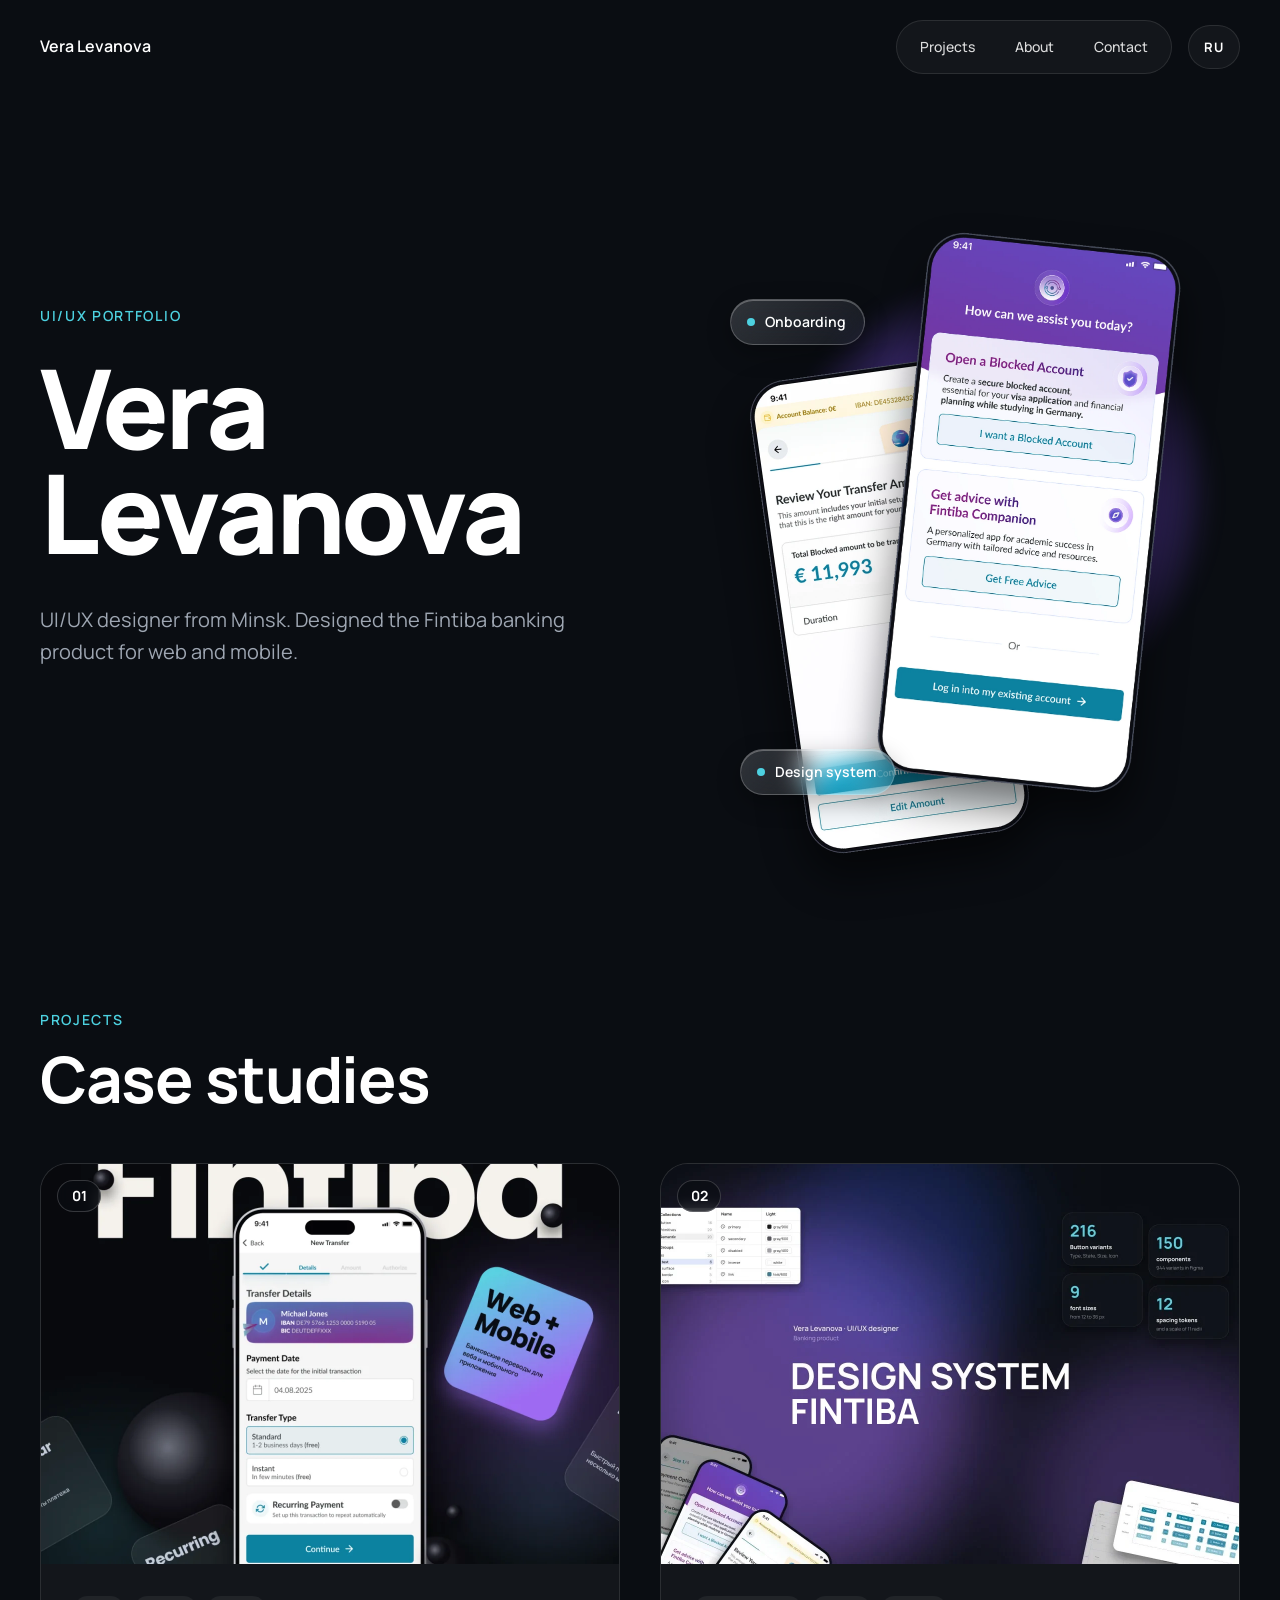
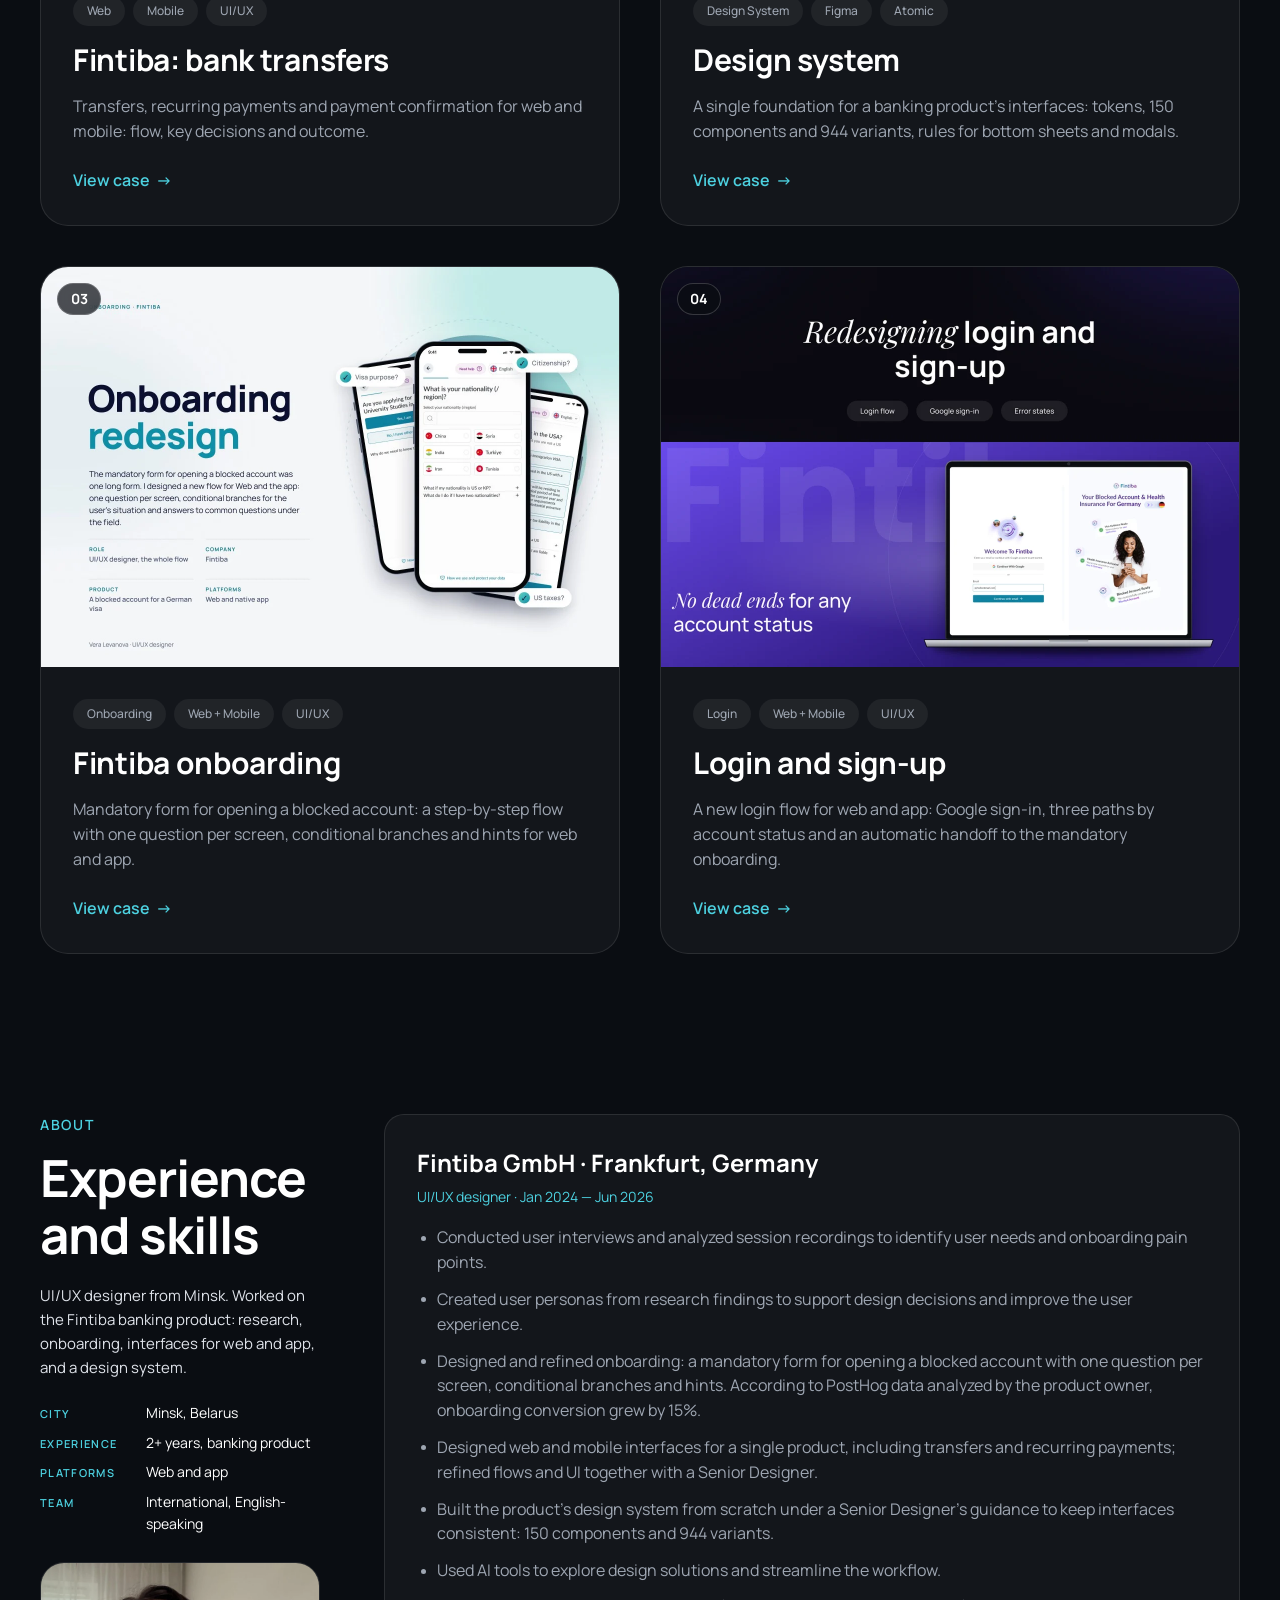
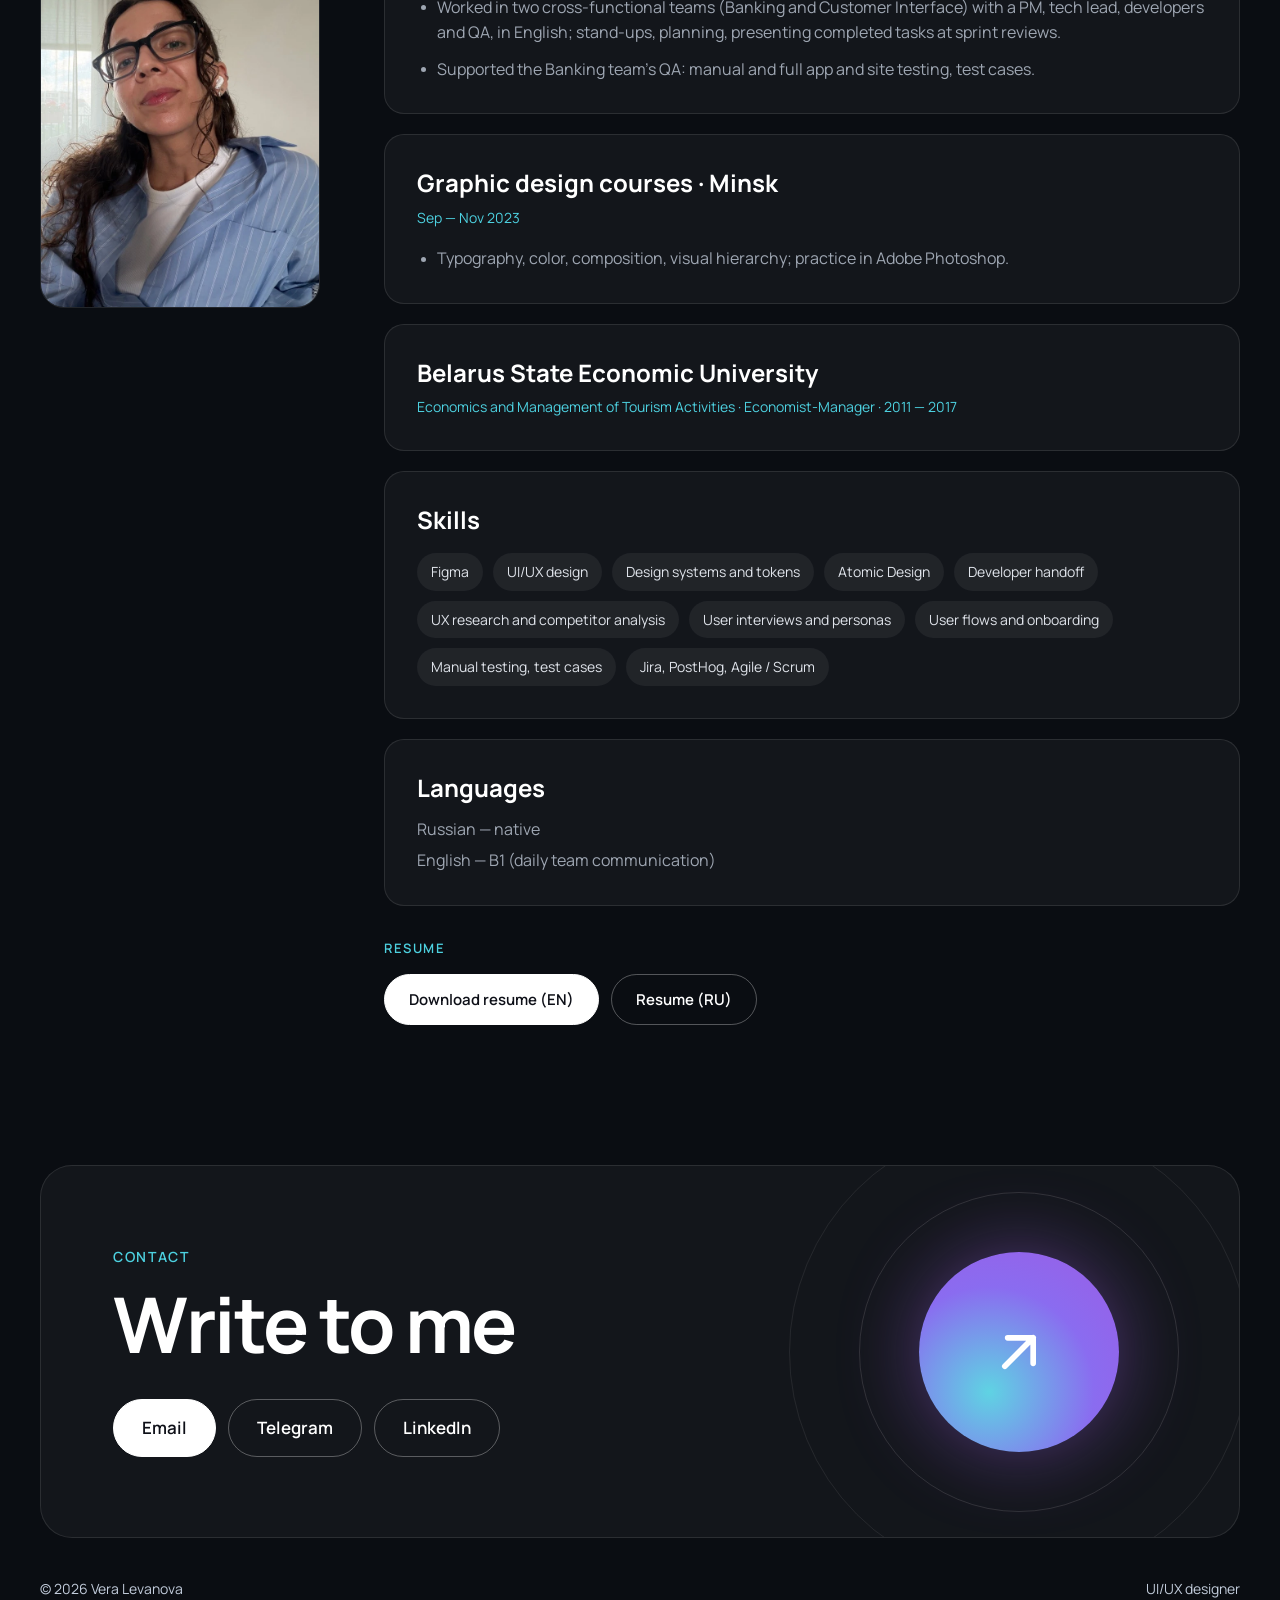
==== en/index.html @ a0a9bad7 "EN: add Fintiba to design system cover on home and Other cases Co-Authored-By: Claude Sonnet 5.5 <no" ====
<!doctype html>
<html lang="en">
<head>
  <meta charset="utf-8">
  <meta name="viewport" content="width=device-width, initial-scale=1">
  <title>Vera Levanova — UI/UX Designer</title>
  <meta name="description" content="Portfolio of UI/UX designer Vera Levanova: onboarding, bank transfers and the design system of the Fintiba banking product for web and mobile.">
  <meta property="og:title" content="Vera Levanova — UI/UX Designer">
  <meta property="og:description" content="Case studies: onboarding, bank transfers and the Fintiba design system.">
  <meta property="og:type" content="website">
  <meta property="og:image" content="https://veralevanova.github.io/assets/img/og-cover.jpg">
  <meta property="og:image:width" content="1200">
  <meta property="og:image:height" content="630">
  <meta property="og:url" content="https://veralevanova.github.io/en/">
  <meta name="twitter:card" content="summary_large_image">
  <link rel="canonical" href="https://veralevanova.github.io/en/">
  <meta name="theme-color" content="#0a0d12">
  <link rel="alternate" hreflang="ru" href="https://veralevanova.github.io/">
  <link rel="alternate" hreflang="en" href="https://veralevanova.github.io/en/">
  <link rel="icon" href="../assets/img/favicon.svg" type="image/svg+xml">
  <link rel="preconnect" href="https://fonts.googleapis.com">
  <link rel="preconnect" href="https://fonts.gstatic.com" crossorigin>
  <link href="https://fonts.googleapis.com/css2?family=Manrope:wght@400;500;600;700;800&display=swap" rel="stylesheet">
  <link rel="stylesheet" href="../assets/css/site.css?v=1793400040">
</head>
<body class="home">
  <a class="skip-link" href="#main">Skip to content</a>

  <header class="site-header">
    <div class="container">
      <a class="brand" href="./">Vera Levanova</a>
      <button class="burger" type="button" aria-label="Menu" aria-expanded="false" aria-controls="site-nav"><span></span><span></span></button>
      <nav class="nav-pill" id="site-nav" aria-label="Main navigation">
        <a href="#projects">Projects</a>
        <a href="#about">About</a>
        <a href="#contacts">Contact</a>
      </nav>
      <a class="lang-switch" href="../" hreflang="ru" lang="ru" aria-label="Русская версия">RU</a>
    </div>
  </header>

  <main id="main">
    <section class="hero">
      <div class="container hero-grid">
        <div class="hero-text">
          <p class="eyebrow">UI/UX portfolio</p>
          <h1>Vera<br>Levanova</h1>
          <p class="lead">UI/UX designer from Minsk. Designed the Fintiba banking product for web and mobile.</p>
        </div>
        <div class="hero-visual" aria-hidden="true">
          <div class="orb-glow"></div>
          <img class="ph ph--tr" src="../assets/img/hero-phone-tr-hd2.webp" width="469" height="684" alt="">
          <img class="ph ph--home" src="../assets/img/hero-phone-home-hd2.webp" width="490" height="746" alt="">
          <span class="hero-chip hero-chip--onb"><i></i>Onboarding</span>
          <span class="hero-chip hero-chip--ds"><i></i>Design system</span>
        </div>
      </div>
    </section>

    <section class="section" id="projects">
      <div class="container">
        <p class="eyebrow">Projects</p>
        <h2 class="section-title">Case studies</h2>

        <div class="cases-grid">
          <a class="case-card" href="cases/transfers.html">
            <span class="case-num">01</span>
            <img class="cover" src="../assets/img/cover-transfers.webp?v=1793200008" width="1156" height="800" alt="Case cover: new transfer screen in the Fintiba mobile app" loading="lazy">
            <div class="body">
              <div class="tags"><span class="tag">Web</span><span class="tag">Mobile</span><span class="tag">UI/UX</span></div>
              <h3>Fintiba: bank transfers</h3>
              <p>Transfers, recurring payments and payment confirmation for web and mobile: flow, key decisions and outcome.</p>
              <span class="link-arrow">View case <span class="arr" aria-hidden="true">→</span></span>
            </div>
          </a>

          <a class="case-card" href="cases/design-system.html">
            <span class="case-num">02</span>
            <img class="cover" src="../assets/img/cover-ds-en.webp?v=1793500000" width="1156" height="800" alt="Case cover: Fintiba design system, components and numbers" loading="lazy">
            <div class="body">
              <div class="tags"><span class="tag">Design System</span><span class="tag">Figma</span><span class="tag">Atomic</span></div>
              <h3>Design system</h3>
              <p>A single foundation for a banking product's interfaces: tokens, 150 components and 944 variants, rules for bottom sheets and modals.</p>
              <span class="link-arrow">View case <span class="arr" aria-hidden="true">→</span></span>
            </div>
          </a>

          <a class="case-card" href="cases/onboarding.html">
            <span class="case-num">03</span>
            <img class="cover" src="../assets/img/cover-onb-en.webp?v=1793467786" width="1156" height="800" alt="Case cover: onboarding redesign, form screens on a phone" loading="lazy">
            <div class="body">
              <div class="tags"><span class="tag">Onboarding</span><span class="tag">Web + Mobile</span><span class="tag">UI/UX</span></div>
              <h3>Fintiba onboarding</h3>
              <p>Mandatory form for opening a blocked account: a step-by-step flow with one question per screen, conditional branches and hints for web and app.</p>
              <span class="link-arrow">View case <span class="arr" aria-hidden="true">→</span></span>
            </div>
          </a>
          <a class="case-card" href="cases/login.html">
            <span class="case-num">04</span>
            <img class="cover" src="../assets/img/cover-login-en.webp?v=1793471242" width="1156" height="800" alt="Case cover: login and sign-up redesign, laptop with the Google sign-in screen" loading="lazy">
            <div class="body">
              <div class="tags"><span class="tag">Login</span><span class="tag">Web + Mobile</span><span class="tag">UI/UX</span></div>
              <h3>Login and sign-up</h3>
              <p>A new login flow for web and app: Google sign-in, three paths by account status and an automatic handoff to the mandatory onboarding.</p>
              <span class="link-arrow">View case <span class="arr" aria-hidden="true">→</span></span>
            </div>
          </a>
        </div>
      </div>
    </section>

    <section class="section" id="about">
      <div class="container about-grid">
        <div class="about-left">
          <p class="eyebrow">About</p>
          <h2 class="section-title">Experience<br>and skills</h2>
          <p class="about-intro">UI/UX designer from Minsk. Worked on the Fintiba banking product: research, onboarding, interfaces for web and app, and a design system.</p>
          <dl class="facts">
            <div><dt>City</dt><dd>Minsk, Belarus</dd></div>
            <div><dt>Experience</dt><dd>2+ years, banking product</dd></div>
            <div><dt>Platforms</dt><dd>Web and app</dd></div>
            <div><dt>Team</dt><dd>International, English-speaking</dd></div>
          </dl>
          <img class="portrait" src="../assets/img/portrait.webp" width="680" height="840" alt="Vera Levanova" loading="lazy">
        </div>

        <div class="about-cards">
          <article class="info-card">
            <h3>Fintiba GmbH · Frankfurt, Germany</h3>
            <p class="meta">UI/UX designer · Jan 2024 — Jun 2026</p>
            <ul>
              <li>Conducted user interviews and analyzed session recordings to identify user needs and onboarding pain points.</li>
              <li>Created user personas from research findings to support design decisions and improve the user experience.</li>
              <li>Designed and refined onboarding: a mandatory form for opening a blocked account with one question per screen, conditional branches and hints. According to PostHog data analyzed by the product owner, onboarding conversion grew by 15%.</li>
              <li>Designed web and mobile interfaces for a single product, including transfers and recurring payments; refined flows and UI together with a Senior Designer.</li>
              <li>Built the product's design system from scratch under a Senior Designer's guidance to keep interfaces consistent: 150 components and 944 variants.</li>
              <li>Used AI tools to explore design solutions and streamline the workflow.</li>
              <li>Worked in two cross-functional teams (Banking and Customer Interface) with a PM, tech lead, developers and QA, in English; stand-ups, planning, presenting completed tasks at sprint reviews.</li>
              <li>Supported the Banking team's QA: manual and full app and site testing, test cases.</li>
            </ul>
          </article>

          <article class="info-card">
            <h3>Graphic design courses · Minsk</h3>
            <p class="meta">Sep — Nov 2023</p>
            <ul>
              <li>Typography, color, composition, visual hierarchy; practice in Adobe Photoshop.</li>
            </ul>
          </article>

          <article class="info-card">
            <h3>Belarus State Economic University</h3>
            <p class="meta">Economics and Management of Tourism Activities · Economist-Manager · 2011 — 2017</p>
          </article>

          <article class="info-card">
            <h3>Skills</h3>
            <div class="chips">
              <span class="chip">Figma</span><span class="chip">UI/UX design</span><span class="chip">Design systems and tokens</span><span class="chip">Atomic Design</span>
              <span class="chip">Developer handoff</span><span class="chip">UX research and competitor analysis</span><span class="chip">User interviews and personas</span>
              <span class="chip">User flows and onboarding</span><span class="chip">Manual testing, test cases</span><span class="chip">Jira, PostHog, Agile / Scrum</span>
            </div>
          </article>

          <article class="info-card">
            <h3>Languages</h3>
            <div class="langs">
              <span>Russian — native</span>
              <span>English — B1 (daily team communication)</span>
            </div>
          </article>

          <div class="resume">
            <p class="eyebrow">Resume</p>
            <div class="resume-actions">
              <a class="btn btn--solid" href="../assets/cv/CV_Levanova_EN.pdf" download>Download resume (EN)</a>
              <a class="btn" href="../assets/cv/CV_Levanova_RU.pdf" download>Resume (RU)</a>
            </div>
          </div>
        </div>
      </div>
    </section>
  </main>

  <footer class="contacts" id="contacts">
    <div class="container">
      <div class="contact-card">
        <p class="eyebrow">Contact</p>
        <h2>Write to me</h2>
        <div class="contact-actions">
          <a class="btn btn--solid" href="mailto:veralevanova27@gmail.com">Email</a>
          <a class="btn" href="https://t.me/verra_lv" target="_blank" rel="noopener">Telegram</a>
          <a class="btn" href="https://www.linkedin.com/in/vera-levanova-6b0aa3266" target="_blank" rel="noopener">LinkedIn</a>
        </div>
        <a class="orb" href="https://t.me/verra_lv" target="_blank" rel="noopener" aria-label="Message on Telegram">
          <svg viewBox="0 0 24 24" fill="none" stroke="#fff" stroke-width="2" stroke-linecap="round" stroke-linejoin="round" aria-hidden="true"><path d="M7 17 17 7M8 7h9v9"/></svg>
        </a>
      </div>
      <div class="site-footer">
        <span>© 2026 Vera Levanova</span>
        <span>UI/UX designer</span>
      </div>
    </div>
  </footer>
  <script src="../assets/js/home.js?v=1793200008" defer></script>
</body>
</html>
---- assets/css/site.css ----
/* ==========================================================
   Портфолио Веры Левановой — общие стили
   Оболочка сайта тёмная; кейс онбординга — светлый (body.theme-light)
   ========================================================== */

:root {
  /* тёмная оболочка */
  --bg: #0a0d12;
  --surface: rgba(255, 255, 255, 0.04);
  --surface-2: rgba(255, 255, 255, 0.06);
  --border: rgba(255, 255, 255, 0.10);
  --text: #ffffff;
  --muted: #9ea6b2;
  --accent: #4dd1e0;

  /* светлый кейс */
  --l-bg: #f5f6f8;
  --l-card: #ffffff;
  --l-border: #e3e6ee;
  --l-navy: #0b1030;
  --l-slate: #4f587a;
  --l-teal-text: #0b7285;
  --l-teal: #0c7e94;
  --l-coral: #c2410c;
  --l-shadow: 0 12px 30px rgba(11, 16, 48, 0.05);
  --grad-teal: linear-gradient(135deg, #0b5a72 0%, #11788f 45%, #2aa5b4 100%);

  --container: 1200px;
  --gutter: 120px;
  --radius-lg: 28px;
  --radius-md: 20px;
  --font: "Manrope", system-ui, -apple-system, "Segoe UI", sans-serif;
}

*, *::before, *::after { box-sizing: border-box; }
html { scroll-behavior: smooth; -webkit-text-size-adjust: 100%; }
body {
  margin: 0;
  font-family: var(--font);
  background: var(--bg);
  color: var(--text);
  font-size: 16px;
  line-height: 1.55;
  -webkit-font-smoothing: antialiased;
}
img { display: block; max-width: 100%; height: auto; }
a { color: inherit; }
h1, h2, h3, h4, p { margin: 0; }
ul { margin: 0; padding: 0; list-style: none; }

.container {
  width: 100%;
  max-width: calc(var(--container) + 2 * 40px);
  margin: 0 auto;
  padding: 0 40px;
}

.skip-link {
  position: absolute; left: -999px; top: 8px;
  background: var(--accent); color: #000; padding: 8px 14px; border-radius: 8px; z-index: 100;
}
.skip-link:focus { left: 16px; }

:focus-visible { outline: 2px solid var(--accent); outline-offset: 3px; border-radius: 6px; }

/* ---------- навигация ---------- */
.site-header { padding: 40px 0 0; position: relative; z-index: 5; }
.site-header .container { display: flex; flex-wrap: wrap; align-items: center; justify-content: space-between; gap: 12px 16px; }
.brand, .nav-pill a { white-space: nowrap; }
.brand { font-weight: 600; font-size: 16px; text-decoration: none; }
.nav-pill {
  display: flex; gap: 4px; padding: 5px;
  background: var(--surface); border: 1px solid var(--border); border-radius: 999px;
}
.nav-pill a {
  text-decoration: none; font-size: 14px; font-weight: 500;
  padding: 10px 18px; border-radius: 999px; color: var(--text); opacity: .85;
  transition: background .2s, opacity .2s;
}
.nav-pill a:hover { background: var(--surface-2); opacity: 1; }
.nav-pill a[aria-current="page"] { color: var(--accent); opacity: 1; }

/* ---------- общие элементы ---------- */
.eyebrow {
  font-size: 14px; font-weight: 600; letter-spacing: .12em; text-transform: uppercase;
  color: var(--accent);
}
.tag {
  display: inline-block; font-size: 12px; font-weight: 500;
  padding: 6px 14px; border-radius: 999px; background: rgba(255,255,255,.06); color: var(--muted);
}
.link-arrow {
  color: var(--accent); font-weight: 600; text-decoration: none; font-size: 16px;
  display: inline-flex; gap: 6px; align-items: center;
}
.link-arrow:hover { text-decoration: underline; text-underline-offset: 4px; }

/* ==========================================================
   ГЛАВНАЯ
   ========================================================== */
.hero { padding: 150px 0 140px; }
.hero h1 {
  font-size: clamp(64px, 10.3vw, 148px); line-height: .95; font-weight: 700;
  letter-spacing: -0.03em; margin: 28px 0 40px;
}
.hero .lead { max-width: 640px; font-size: 20px; color: var(--muted); line-height: 1.6; }

.section { padding: 80px 0; }
.section-title { font-size: clamp(40px, 5vw, 64px); font-weight: 700; letter-spacing: -0.02em; line-height: 1.1; margin-top: 14px; }

/* карточки кейсов */
.cases-grid { display: grid; grid-template-columns: minmax(0, 1fr) minmax(0, 1fr); gap: 40px; margin-top: 48px; }
.case-card {
  display: flex; flex-direction: column;
  background: var(--surface); border: 1px solid var(--border); border-radius: var(--radius-lg);
  overflow: hidden; text-decoration: none; color: inherit;
  transition: transform .25s ease, border-color .25s ease;
}
.case-card:hover { transform: translateY(-4px); border-color: rgba(255,255,255,.2); }
.case-card .cover { aspect-ratio: 578 / 400; width: 100%; object-fit: cover; }
.case-card .body { padding: 32px; display: flex; flex-direction: column; gap: 16px; flex: 1; }
.case-card .tags { display: flex; flex-wrap: wrap; gap: 8px; }
.case-card h3 { font-size: 30px; font-weight: 700; line-height: 1.2; letter-spacing: -0.01em; }
.case-card p { color: var(--muted); font-size: 16px; }
.case-card .link-arrow { margin-top: auto; padding-top: 8px; }
.case-card--wide { grid-column: 1 / -1; flex-direction: row; }
.case-card--wide .cover { width: 50%; aspect-ratio: auto; min-height: 400px; }
.case-card--wide .body { justify-content: center; padding: 48px; }

/* обо мне */
.about-grid { display: grid; grid-template-columns: 320px minmax(0, 1fr); gap: 80px; align-items: start; }
.about-grid .sticky { position: sticky; top: 40px; }
.about-cards { display: flex; flex-direction: column; gap: 20px; }
.info-card {
  background: var(--surface); border: 1px solid var(--border); border-radius: var(--radius-md);
  padding: 32px;
}
.info-card h3 { font-size: 24px; font-weight: 700; line-height: 1.3; }
.info-card .meta { color: var(--accent); font-size: 14px; margin-top: 8px; }
.info-card ul { margin-top: 18px; display: flex; flex-direction: column; gap: 12px; }
.info-card li { position: relative; padding-left: 20px; color: var(--muted); font-size: 16px; }
.info-card li::before { content: ""; position: absolute; left: 4px; top: .65em; width: 5px; height: 5px; border-radius: 50%; background: var(--muted); }
.chips { display: flex; flex-wrap: wrap; gap: 10px; margin-top: 18px; }
.chip { font-size: 14px; padding: 8px 14px; border-radius: 999px; background: rgba(255,255,255,.06); color: #dfe3ea; }
.langs { margin-top: 14px; color: var(--muted); display: flex; flex-direction: column; gap: 6px; }

/* контакты (общий подвал) */
.contacts { padding: 60px 0 40px; background: var(--bg); color: var(--text); }
.contact-card {
  position: relative; overflow: hidden;
  background: var(--surface); border: 1px solid var(--border); border-radius: 32px;
  padding: 80px 72px; min-height: 360px;
}
.contact-card h2 { font-size: clamp(44px, 6vw, 80px); font-weight: 700; letter-spacing: -0.03em; line-height: 1; margin: 18px 0 36px; position: relative; z-index: 1; }
.contact-actions { display: flex; flex-wrap: wrap; gap: 12px; position: relative; z-index: 1; }
.btn {
  display: inline-flex; align-items: center; justify-content: center;
  padding: 15px 28px; border-radius: 999px; font-weight: 600; font-size: 17px; text-decoration: none;
  border: 1px solid rgba(255,255,255,.3); color: var(--text); transition: background .2s;
}
.btn:hover { background: rgba(255,255,255,.08); }
.btn--solid { background: #fff; color: #0d0f17; border-color: #fff; }
.btn--solid:hover { background: #e9ecf1; }
.orb {
  position: absolute; right: 120px; top: 50%; transform: translateY(-50%);
  width: 200px; height: 200px; border-radius: 50%;
  background: radial-gradient(circle at 35% 70%, #5fd3e3 0%, #8a6cf0 55%, #9b5de5 100%);
  box-shadow: 0 0 80px rgba(155, 93, 229, .45);
  display: grid; place-items: center;
}
.orb::before, .orb::after {
  content: ""; position: absolute; border-radius: 50%; border: 1px solid rgba(255,255,255,.12);
}
.orb::before { inset: -60px; }
.orb::after { inset: -130px; border-color: rgba(255,255,255,.08); }
.orb svg { width: 56px; height: 56px; }
.site-footer { display: flex; justify-content: space-between; gap: 16px; color: #c2ccdb; font-size: 14px; padding: 40px 0 0; }

/* ==========================================================
   КЕЙС (светлый)
   ========================================================== */
body.theme-light { background: var(--l-bg); color: var(--l-navy); }
.theme-light .site-header .brand { color: var(--l-navy); }
.theme-light .nav-pill { background: rgba(255,255,255,.75); border-color: var(--l-border); backdrop-filter: blur(8px); }
.theme-light .nav-pill a { color: var(--l-navy); }
.theme-light .nav-pill a:hover { background: #eef1f5; }
.theme-light :focus-visible { outline-color: var(--l-teal-text); }

.case { --pad: 120px; }
.case section { padding: 96px 0; position: relative; overflow-x: clip; }
/* соседние разделы на одном фоне не удваивают отступ */
.case section:not([style]):not(.divider) + section:not([style]):not(.divider) { padding-top: 16px; }
.case .divider + section:not([style]) { padding-top: 56px; }
.case .eyebrow, .case .num { color: var(--l-teal-text); }
.case .num { font-size: 14px; font-weight: 600; letter-spacing: .12em; display: block; margin-bottom: 22px; }
.case h2 { font-size: clamp(36px, 4.4vw, 52px); font-weight: 700; letter-spacing: -0.02em; line-height: 1.15; }
.case h3 { font-weight: 700; line-height: 1.3; }
.case .sub { font-size: 20px; color: var(--l-slate); margin-top: 14px; max-width: 900px; }
.case p { color: var(--l-slate); }
.mark {
  display: inline-block; background: var(--l-teal); color: #fff;
  border-radius: 16px; padding: 0 .22em .06em; line-height: 1.2;
}
.card {
  background: var(--l-card); border: 1px solid var(--l-border); border-radius: var(--radius-lg);
  box-shadow: var(--l-shadow); padding: 28px;
}
.card .label { font-size: 14px; font-weight: 600; letter-spacing: .12em; text-transform: uppercase; color: var(--l-teal-text); }
.card--teal { background: var(--grad-teal); border: none; color: #fff; }
.card--teal p, .card--teal h3 { color: #fff; }
.card--teal .label { color: rgba(255,255,255,.92); }
.bullets { display: flex; flex-direction: column; gap: 14px; }
.bullets li { position: relative; padding-left: 26px; color: var(--l-slate); font-size: 19px; }
.bullets li::before { content: ""; position: absolute; left: 0; top: .5em; width: 11px; height: 11px; border-radius: 50%; background: var(--l-teal); }
figure { margin: 0; }
figcaption { font-size: 15px; color: var(--l-slate); margin-top: 12px; }

/* обложка */
.case-hero { padding: 80px 0 60px !important; }
.case-hero .grid { display: grid; grid-template-columns: minmax(0, 1fr) minmax(0, 1fr); gap: 40px; align-items: center; }
.case-hero h1 { font-size: clamp(56px, 6.5vw, 92px); line-height: 1; font-weight: 700; letter-spacing: -0.03em; margin: 40px 0 36px; }
.case-hero h1 span { color: var(--l-teal); display: block; }
.case-hero .lead { font-size: 20px; color: var(--l-navy); max-width: 560px; line-height: 1.6; }
.meta-grid { display: grid; grid-template-columns: minmax(0, 1fr) minmax(0, 1fr); gap: 28px 30px; margin-top: 34px; max-width: 560px; }
.meta-grid div { border-top: 1px solid var(--l-border); padding-top: 14px; }
.meta-grid dt { font-size: 14px; font-weight: 600; letter-spacing: .12em; color: var(--l-teal-text); text-transform: uppercase; }
.meta-grid dd { margin: 6px 0 0; font-size: 17px; color: var(--l-navy); }
.byline { margin-top: 48px; font-size: 15px; color: var(--l-slate); }

/* лента */
.ribbon { overflow: hidden; padding-bottom: 0 !important; }
.ribbon h2 { font-size: clamp(48px, 8.6vw, 124px); line-height: 1; letter-spacing: -0.03em;
  background: linear-gradient(90deg, #0b1030 0%, #0c4a68 55%, #0c7e94 100%); -webkit-background-clip: text; background-clip: text; color: transparent; }
.ribbon .strip { width: 100%; margin-top: 60px; }

/* бегущая лента экранов */
.marquee { position: relative; margin-top: 56px; padding: 10px 0 40px; overflow: hidden; }
.marquee::before { content: ""; position: absolute; left: 2%; right: 2%; bottom: 0; height: 55%; border-radius: 50%;
  background: rgba(95, 211, 198, .35); filter: blur(70px); pointer-events: none; }
.marquee__track { display: flex; width: max-content; position: relative; will-change: transform; }
.marquee__group { display: flex; align-items: flex-start; }
.marquee__group img { width: 236px; height: auto; flex: none; margin-right: -42px; }
.marquee__group img:nth-child(even) { transform: translateY(28px); }
@media (max-width: 860px) {
  .marquee { margin-top: 32px; }
  .marquee__group img { width: 168px; margin-right: -30px; }
}
@media (prefers-reduced-motion: reduce) {
  .marquee { overflow-x: auto; }
  .marquee__group[aria-hidden="true"] { display: none; }
}

/* разделитель разделов */
.divider { padding: 60px 0 !important; overflow: hidden; }
.divider .progress { height: 4px; background: #dfe2e8; border-radius: 4px; position: relative; margin-bottom: 60px; }
.divider .progress span { position: absolute; left: 0; top: 0; bottom: 0; border-radius: 4px; background: linear-gradient(90deg, #0b5a72, #2aa5b4); }
.divider h2 { font-size: clamp(44px, 5vw, 72px); margin-top: 10px; }
.divider .big-num { position: absolute; right: 0; top: -20px; font-size: clamp(160px, 24vw, 340px); font-weight: 800; line-height: 1;
  color: #0e8fa8; opacity: .08; pointer-events: none; letter-spacing: -0.04em; }
.divider .container { position: relative; }

/* о проекте */
.about-case { display: grid; grid-template-columns: repeat(4, minmax(0, 1fr)); gap: 20px; margin-top: 44px; }
.about-case .screen { grid-column: span 2; grid-row: span 2; border-radius: var(--radius-lg); overflow: hidden; }
.about-case .screen { background: var(--grad-teal); padding: 36px 36px 0; display: flex; align-items: flex-end; min-height: 400px; }
.browser { width: 100%; height: 100%; background: #fff; border-radius: 14px 14px 0 0; overflow: hidden; box-shadow: 0 24px 50px rgba(5, 40, 55, .35); display: flex; flex-direction: column; }
.browser__bar { flex: none; height: 30px; background: #e7ebf1; display: flex; align-items: center; gap: 7px; padding: 0 14px; }
.browser__bar i { width: 10px; height: 10px; border-radius: 50%; background: #ff5f57; }
.browser__bar i:nth-child(2) { background: #febc2e; }
.browser__bar i:nth-child(3) { background: #28c840; }
.about-case .screen .browser img { width: 100%; flex: 1; min-height: 0; object-fit: cover; object-position: left top; }
.about-case .product { grid-column: span 2; }
.about-case .wide { grid-column: span 2; }
.about-case h3 { font-size: 24px; margin: 10px 0 12px; }
.about-case .card .big { font-size: 48px; font-weight: 700; letter-spacing: -0.02em; line-height: 1; color: var(--l-teal-text); }
.about-case .card p { font-size: 17px; }
.about-case .role p, .about-case .team p { color: var(--l-navy); margin-top: 12px; }

.about-case .card.stat { background: var(--grad-teal); border: none; }
.about-case .card.stat .big, .about-case .card.stat p { color: #fff !important; }
.about-case .card.team { background: linear-gradient(135deg, #ffffff 0%, #ffffff 45%, #e3f3f5 100%); }

/* объём работы */
.scope { display: grid; grid-template-columns: repeat(5, minmax(0, 1fr)); gap: 24px; margin-top: 48px; padding: 0; list-style: none; }
.scope-item p { font-size: 16px; color: var(--l-slate); padding: 0 6px; }
.scope-card {
  position: relative; aspect-ratio: 4 / 5; border-radius: 28px; padding: 28px 26px;
  display: flex; flex-direction: column; background: #fff; border: 1px solid var(--l-border);
  box-shadow: 0 18px 40px rgba(11, 16, 48, .07); transition: transform .3s ease;
}
.scope-card { transform: rotate(var(--r, 0deg)) translateY(var(--y, 0px)); }
.scope-item:nth-child(1) { --r: -7deg; --y: 0px; }
.scope-item:nth-child(2) { --r: 5deg;  --y: 30px; }
.scope-item:nth-child(3) { --r: -5deg; --y: -5px; }
.scope-item:nth-child(4) { --r: 6deg;  --y: 30px; }
.scope-item:nth-child(5) { --r: -4deg; --y: 5px; }
/* пунктирная линия с точками между карточками и подписями, как в макете */
.scope-item { position: relative; }
.scope-item p { position: relative; margin-top: 76px !important; }
.scope-item p::before { content: ""; position: absolute; left: 50%; top: -44px; width: 12px; height: 12px; margin-left: -6px; border-radius: 50%; background: var(--l-teal); }
.scope-item:not(:last-child) p::after { content: ""; position: absolute; left: 50%; top: -38px; width: calc(100% + 24px); height: 26px;
  border-bottom: 1.5px dashed #6cc3cc; border-radius: 0 0 50% 50% / 0 0 100% 100%; }
.scope-card--teal { background: var(--grad-teal); border: none; color: #fff; }
.scope-icon {
  width: 76px; height: 76px; border-radius: 50%; display: grid; place-items: center;
  background: var(--grad-teal); color: #fff; box-shadow: 0 10px 24px rgba(11, 90, 114, .25);
}
.scope-card--teal .scope-icon { background: rgba(255, 255, 255, .16); box-shadow: inset 0 0 0 1px rgba(255,255,255,.28); }
.scope-icon svg { width: 34px; height: 34px; }
.scope-n { margin-top: auto; font-size: 14px; font-weight: 700; color: var(--l-teal-text); }
.scope-card--teal .scope-n { color: rgba(255,255,255,.85); }
.scope-card h3 { font-size: 21px; line-height: 1.25; margin-top: 8px; color: var(--l-navy); }
.scope-card--teal h3 { color: #fff; }

/* проблема */
.problem { display: grid; grid-template-columns: minmax(0, 1.55fr) minmax(0, 1fr); gap: 40px; margin-top: 40px; align-items: start; }
.problem .cards { display: flex; flex-direction: column; gap: 16px; }
.problem .card { padding: 24px 28px; }
.problem .card .label { color: var(--l-coral); }
.problem .card h3 { font-size: 20px; margin: 6px 0 8px; }
.problem .card p { font-size: 15px; }
.note { font-size: 16px; color: var(--l-slate); margin-top: 40px; }

/* цель */
.goal { display: grid; grid-template-columns: 440px minmax(0, 1fr); gap: 80px; }
.goal .card--teal { margin-top: 44px; padding: 36px; }
.goal .card--teal h3 { font-size: 24px; margin: 16px 0 16px; }
.goal .card--teal p { font-size: 17px; }
.goal .intro { font-size: 19px; }
.goal .items { margin-top: 40px; display: flex; flex-direction: column; gap: 30px; }
.goal .items h3 { font-size: 20px; margin-bottom: 10px; color: var(--l-navy); }

/* исследование */
.research { display: grid; grid-template-columns: minmax(0, 1fr) minmax(0, 1fr); gap: 80px; margin-top: 44px; }
.research p { font-size: 19px; }
.table-wrap { overflow-x: auto; margin-top: 24px; border-radius: var(--radius-lg); background: #fff; border: 1px solid var(--l-border); box-shadow: var(--l-shadow); }
.cmp { width: 100%; min-width: 820px; border-collapse: collapse; font-size: 15px; text-align: center; }
.cmp th, .cmp td { padding: 20px 12px; border-bottom: 1px solid var(--l-border); }
.cmp tr:last-child th, .cmp tr:last-child td { border-bottom: none; }
.cmp thead th { font-weight: 700; color: var(--l-navy); }
.cmp tbody th { text-align: left; font-weight: 600; color: var(--l-navy); padding-left: 28px; width: 190px; }
.cmp td { color: var(--l-slate); }
.cmp .after { background: #e6f3f5; color: var(--l-teal-text); font-weight: 700; }
.cmp .bad { color: #b42318; }
.yes, .no { display: inline-grid; place-items: center; width: 34px; height: 34px; border-radius: 50%; font-weight: 700; }
.yes { background: var(--l-teal); color: #fff; }
.no { background: #fde4e1; color: #b42318; }
.insights { display: grid; grid-template-columns: minmax(0, 1fr) minmax(0, 1fr); gap: 30px; margin-top: 24px; }
.insights .card { padding: 32px; }
.insights h3 { font-size: 24px; margin: 10px 0 12px; }

/* проблемы и решения */
.pairs-head { display: grid; grid-template-columns: minmax(0, 1fr) 56px minmax(0, 1.05fr); gap: 0; margin-top: 44px; }
.pairs-head span { text-transform: uppercase; font-size: 14px; font-weight: 600; letter-spacing: .12em; }
.pairs-head span:first-child { color: var(--l-coral); }
.pairs-head span:last-child { color: var(--l-teal-text); grid-column: 3; }
.pair { display: grid; grid-template-columns: minmax(0, 1fr) 56px minmax(0, 1.05fr); align-items: stretch; margin-top: 18px; }
.pair .before { background: linear-gradient(135deg, #fff1ef, #ffffff); border: 1px solid #f6d5cf; border-radius: var(--radius-lg); padding: 28px; display: flex; gap: 22px; align-items: center; }
.pair .before .n { flex: none; width: 44px; height: 44px; border-radius: 50%; display: grid; place-items: center; background: #fde4e1; color: var(--l-coral); font-weight: 700; font-size: 15px; }
.pair .before h3 { font-size: 22px; color: var(--l-navy); }
.pair .before p { margin-top: 6px; font-size: 16px; }
.pair .arrow { display: grid; place-items: center; }
.pair .arrow span { width: 44px; height: 44px; border-radius: 50%; background: #fff; border: 1px solid var(--l-border); display: grid; place-items: center; color: var(--l-teal-text); font-size: 18px; }
.pair .after { display: grid; grid-template-columns: minmax(0, 1fr) 214px; gap: 20px; align-items: center; padding: 20px 20px 20px 28px; }
.pair .after h3 { font-size: 22px; }
.pair .after p { font-size: 16px; margin-top: 8px; }
.pair .after img { border-radius: 12px; border: 1px solid var(--l-border); width: 214px; }

/* один шаг */
.annotations { display: grid; grid-template-columns: repeat(5, minmax(0, 1fr)); gap: 16px; margin-top: 32px; position: relative; z-index: 1; }
.annotations .card { padding: 22px; }
.annotations .n { width: 30px; height: 30px; border-radius: 50%; background: #7fd9d6; color: var(--l-navy); display: grid; place-items: center; font-weight: 700; font-size: 14px; }
.annotations h3 { font-size: 17px; margin: 18px 0 6px; }
.annotations p { font-size: 14px; }
.wide-figure { margin-top: 44px; }
.wide-figure img { border-radius: 24px; box-shadow: 0 41px 86px rgba(0, 0, 0, .45); }

/* ветки */
.legend { margin-top: 26px; width: 100%; max-width: 566px; }
.branches { display: grid; grid-template-columns: repeat(3, minmax(0, 1fr)); gap: 24px; margin-top: 28px; align-items: start; }
.branches img { width: 100%; border-radius: 24px; box-shadow: 0 12px 30px rgba(11, 16, 48, .06); }
.branches .span-2 { grid-column: span 2; }

/* вход / сша */
.split { display: grid; grid-template-columns: minmax(0, 1fr) minmax(0, 1fr); gap: 60px; align-items: center; }
.split--rev { grid-template-columns: minmax(0, 1.45fr) minmax(0, 1fr); }
.split h2 { margin-bottom: 22px; }
.split p { font-size: 19px; margin-top: 16px; }
.split h3 { font-size: 20px; margin-top: 30px; color: var(--l-navy); }

/* картинки без встроенных полей: тень и скругление задаются кодом */
img[src$="entry.webp"] { border-radius: 16px; box-shadow: 0 28px 60px rgba(11, 16, 48, .14); }
img[src$="us-stop.webp"] { border-radius: 40px; box-shadow: 0 24px 60px rgba(11, 16, 48, .08); }

/* обложка и лента: мягкие бирюзовые свечения из макета */
.case-hero { overflow: hidden; }
/* свечения обложки из макета: размытые эллипсы #5fd3c6 35% (справа сверху) и #0e8fa8 12% (слева) */
.theme-light .site-header { position: absolute; top: 0; left: 0; right: 0; }
.case .case-hero { padding-top: 170px !important;
  background:
    radial-gradient(ellipse 600px 480px at calc(50% + 630px) 40px, rgba(95, 211, 198, .42) 0%, rgba(95, 211, 198, .35) 40%, rgba(95, 211, 198, .14) 72%, rgba(95, 211, 198, 0) 100%),
    radial-gradient(ellipse 560px 440px at calc(50% - 670px) 400px, rgba(14, 143, 168, .12) 0%, rgba(14, 143, 168, .10) 40%, rgba(14, 143, 168, .04) 72%, rgba(14, 143, 168, 0) 100%); }
.case-hero .container { position: relative; z-index: 1; }

/* телефоны */
.phones-band { position: relative; margin-top: 60px; }
.phones-band::before { content: ""; position: absolute; left: -50px; right: -50px; top: 26%; bottom: 120px; border-radius: 40px; background: linear-gradient(135deg, #e3f1f3, #d4ecef); z-index: 0; }
.phones { position: relative; z-index: 1; display: grid; gap: 24px; }
.phones--4 { grid-template-columns: repeat(4, minmax(0, 1fr)); }
.phones--2 { grid-template-columns: minmax(0, 1fr) minmax(0, 1fr); max-width: 820px; margin: 0 auto; }
.phones figure img { width: 100%; aspect-ratio: 876 / 1472; object-fit: contain; object-position: center bottom; }
.phones figure img.wide-3 { width: calc(100% * 962 / 876); max-width: none; aspect-ratio: auto; }
.phones figure img.wide-4 { width: calc(100% * 882 / 876); max-width: none; aspect-ratio: auto; }
.phones-band--final::before { bottom: 14%; }

/* 04.3 на десктопе — телефоны в масштабе макета Figma (258 px), подложка 1300 px */
@media (min-width: 1101px) {
  .phones-band:not(.phones-band--final) { margin-top: 70px; }
  .phones-band:not(.phones-band--final)::before { left: -50px; right: -50px; top: 135px; bottom: 96px; border-radius: 48px; background: #e4f1f3; }
  .phones--4 { gap: 28px; }
  .phones--4 figure img { width: 155.3%; max-width: none; aspect-ratio: auto; margin-left: -27.65%; margin-top: -40px; margin-bottom: -44px; }
  .phones--4 figure img.wide-3 { width: 170.6%; }
  .phones--4 figure img.wide-4 { width: 156.4%; }
  .phones--4 figure { position: relative; }
  .phones--4 figure:nth-child(3) { z-index: 2; }
  .phones--4 figcaption { margin-top: 40px; padding: 0 4px; }
  .phones--4 figcaption strong { font-size: 22px; }
  .phones--4 figcaption { font-size: 17px; }
}
.phones--2 figure img { aspect-ratio: 1080 / 1856; }
.phones figcaption strong { display: block; font-size: 19px; color: var(--l-navy); margin-bottom: 4px; font-weight: 700; }
.phones figcaption { font-size: 16px; padding: 0 16px; }
.phones .small { display: block; font-size: 14px; margin-top: 6px; }

/* финал флоу — геометрия из макета Figma (контейнер 1200 px, сцена 1200 × 753) */
.case section.final-sec { padding: 120px 0 122px; }
.final-stage { position: relative; aspect-ratio: 1200 / 753; margin-top: 84px; margin-bottom: 140px; }
.final-band { position: absolute; left: -4.1667%; width: 108.3333%; top: 13.28%; height: 84.99%; border-radius: 40px;
  background: url("../img/final-band.webp") center / cover no-repeat, linear-gradient(117deg, #0a5a73, #0e8fa8 50%, #7fd9cf); }
.final-fig { position: absolute; width: 27.9167%; margin: 0; }
.final-fig--1 { left: 15%; top: 3.98%; }
.final-fig--2 { left: 57.0833%; top: 0; }
.final-fig img { width: 100%; filter: drop-shadow(0 30px 40px rgba(11, 16, 48, .22)); }
.final-badge { position: absolute; left: -4.18%; top: -1.94%; width: 11.94%; aspect-ratio: 1; border-radius: 50%; z-index: 1;
  display: grid; place-items: center; font-weight: 700; font-size: 16px; color: #fff;
  background: linear-gradient(135deg, #0b5f7a, #3dbbc4); box-shadow: 0 6px 14px rgba(11, 95, 122, .3); }
.final-fig figcaption { position: absolute; left: 5.97%; width: 89.55%; margin: 0; font-size: 16px; color: var(--l-slate); line-height: 1.5; }
.final-fig--1 figcaption { top: calc(100% + 37px); }
.final-fig--2 figcaption { top: calc(100% + 67px); }
.final-fig figcaption strong { display: block; font-size: 20px; color: var(--l-navy); margin-bottom: 8px; font-weight: 700; }
.final-fig .small { display: block; font-size: 14px; margin-top: 8px; }

/* итоги */
.results { display: grid; grid-template-columns: minmax(0, 1fr) minmax(0, 1fr); gap: 20px; margin-top: 44px; }
.results .band img { border-radius: var(--radius-lg); width: 100%; height: 100%; object-fit: cover; }
.tiles { display: grid; grid-template-columns: minmax(0, 1fr) minmax(0, 1fr); gap: 20px; }
.tile { border-radius: var(--radius-lg); padding: 28px; display: flex; flex-direction: column; justify-content: space-between; min-height: 200px; }
.tile b { font-size: 52px; line-height: 1; letter-spacing: -0.02em; }
.tile span { font-size: 15px; }
.tile.dark { background: var(--grad-teal); color: #fff; }
.tile.light { background: #fff; border: 1px solid var(--l-border); box-shadow: var(--l-shadow); }
.tile.light b { color: var(--l-teal-text); }
.tile.light span { color: var(--l-slate); }
.quote { margin-top: 20px; display: flex; gap: 20px; align-items: center; }
.quote .mark-q { font-size: 56px; line-height: .6; color: var(--l-teal-text); font-weight: 800; }
.quote blockquote { margin: 0; font-size: 20px; font-weight: 700; color: var(--l-navy); }
.quote cite { display: block; font-style: normal; font-size: 14px; color: var(--l-slate); margin-top: 6px; font-weight: 400; }
.learn-title { font-size: 40px !important; margin-top: 90px; }
.learnings { display: grid; grid-template-columns: minmax(0, 2fr) minmax(0, 1fr) minmax(0, 1fr); gap: 20px; margin-top: 30px; }
.learnings .card { padding: 32px; }
.learnings .n { font-size: 14px; font-weight: 700; color: var(--l-teal-text); }
.learnings .card--teal .n { color: rgba(255,255,255,.9); }
.learnings h3 { font-size: 22px; margin: 14px 0 12px; }
.learnings .card--teal h3 { font-size: 30px; }
.learnings p { font-size: 16px; }
.next-steps { margin-top: 20px; padding: 32px; }
.next-steps h3 { font-size: 20px; margin: 10px 0 10px; }

/* следующий кейс */
.next-cases { display: grid; grid-template-columns: minmax(0, 1fr) minmax(0, 1fr); gap: 20px; margin-top: 44px; }
.next-cases a.cover-link img { border-radius: var(--radius-lg); width: 100%; transition: transform .25s ease; }
.next-cases a.cover-link:hover img { transform: translateY(-4px); }
.next-cases .eyebrow { color: var(--l-teal-text); margin-top: 24px; display: block; }
.next-cases h3 { font-size: 26px; margin: 8px 0 6px; }
.next-cases p { font-size: 16px; }
.btn-light { display: inline-flex; margin-top: 18px; padding: 13px 22px; border-radius: 999px; background: #e6f3f5; color: var(--l-teal-text); font-weight: 600; text-decoration: none; border: 1px solid #c9e6ea; }
.btn-light:hover { background: #d6edf0; }

.cmp small { font-size: 14px; }
.swipe-hint { display: none; font-size: 14px; color: var(--l-slate); margin-top: 10px; }

/* обложка кейса: визуал справа в масштабе макета (800 px при контейнере 1200, левый край на 575 px) */
@media (min-width: 1101px) {
  .case-hero .grid { align-items: start; }
  .case-hero .visual img { width: 137.93%; max-width: none; margin-left: -7.76%; margin-top: -9px; }
}

/* кнопка «Наверх» */
.to-top {
  position: fixed; right: 32px; bottom: 32px; z-index: 50;
  width: 52px; height: 52px; border-radius: 50%; border: none; cursor: pointer;
  display: grid; place-items: center; color: #fff;
  background: linear-gradient(135deg, #0b5f7a, #2aa5b4);
  box-shadow: 0 10px 24px rgba(11, 95, 122, .35);
  opacity: 0; visibility: hidden; transform: translateY(12px);
  transition: opacity .25s ease, transform .25s ease, visibility .25s, box-shadow .2s ease;
}
.to-top.is-visible { opacity: 1; visibility: visible; transform: none; }
.to-top:hover { box-shadow: 0 14px 30px rgba(11, 95, 122, .45); transform: translateY(-2px); }
.to-top:focus-visible { outline: 2px solid #4dd1e0; outline-offset: 3px; }
.to-top svg { width: 22px; height: 22px; }
@media (max-width: 860px) { .to-top { right: 16px; bottom: 16px; width: 46px; height: 46px; } }

/* заглушка для кейса, который ещё переносится */
.stub { min-height: 60vh; display: flex; flex-direction: column; justify-content: center; gap: 18px; padding: 80px 0; }
.stub h1 { font-size: clamp(40px, 6vw, 72px); letter-spacing: -0.02em; line-height: 1.05; }
.stub p { color: var(--muted); font-size: 19px; max-width: 620px; }

/* ==========================================================
   АДАПТИВ
   ========================================================== */
@media (max-width: 1100px) {
  .about-grid { grid-template-columns: minmax(0, 1fr); gap: 32px; }
  .about-grid .sticky { position: static; }
  .case-hero .grid { grid-template-columns: minmax(0, 1fr); }
  .case-hero .visual { max-width: 560px; margin: 0 auto; }
  .case .case-hero { padding-top: 180px !important; }
  .goal { grid-template-columns: minmax(0, 1fr); gap: 40px; }
  .scope { grid-template-columns: repeat(3, minmax(0, 1fr)); row-gap: 48px; }
  .annotations { grid-template-columns: repeat(3, minmax(0, 1fr)); }
  .phones--4 { grid-template-columns: repeat(2, minmax(0, 1fr)); row-gap: 40px; }
  .phones-band::before { display: none; }
  .case section.final-sec { padding: 64px 0; }
  .final-stage { aspect-ratio: auto; display: flex; gap: 20px; overflow-x: auto; scroll-snap-type: x mandatory; margin: 40px -20px 0; padding: 30px 20px 10px; scrollbar-width: none; }
  .final-stage::-webkit-scrollbar { display: none; }
  .final-band { left: 0; width: 100%; top: 120px; height: 360px; border-radius: 28px; min-width: 760px; }
  .final-fig, .final-fig--1, .final-fig--2 { position: relative; left: auto; top: auto; flex: 0 0 min(62%, 300px); scroll-snap-align: center; }
  .final-fig figcaption, .final-fig--1 figcaption, .final-fig--2 figcaption { position: static; width: auto; margin-top: 18px; padding: 0 4px; }
  .final-badge { width: 36px; left: -8px; top: -12px; }
  .results { grid-template-columns: minmax(0, 1fr); }
  .learnings { grid-template-columns: minmax(0, 1fr) minmax(0, 1fr); }
  .learnings .card--teal { grid-column: 1 / -1; }
  .orb { right: 60px; width: 160px; height: 160px; }
}

@media (max-width: 860px) {
  .container { padding: 0 20px; }
  .site-header { padding-top: 20px; }
  .hero { padding: 90px 0 80px; }
  .hero .lead { font-size: 18px; }
  .section { padding: 56px 0; }
  .cases-grid { grid-template-columns: minmax(0, 1fr); gap: 24px; }
  .case-card--wide { flex-direction: column; }
  .case-card--wide .cover { width: 100%; min-height: 0; aspect-ratio: 578 / 400; }
  .case-card .body, .case-card--wide .body { padding: 24px; }
  .case-card h3 { font-size: 24px; }
  .info-card { padding: 24px; }
  .contact-card { padding: 44px 24px 220px; }
  .orb { right: 50%; top: auto; bottom: 40px; transform: translateX(50%); width: 120px; height: 120px; }
  .orb::after { inset: -90px; }
  .orb::before { inset: -40px; }
  .site-footer { flex-direction: column; gap: 4px; }

  .case section { padding: 56px 0; }
  .case section:not([style]):not(.divider) + section:not([style]):not(.divider) { padding-top: 8px; }
  .case .divider + section:not([style]) { padding-top: 36px; }
  .divider { padding: 40px 0 !important; }
  .divider .progress { margin-bottom: 36px; }
  .divider .big-num { font-size: 120px; top: 30px; opacity: .06; }
  .case .sub, .case-hero .lead { font-size: 17px; }
  .about-case { grid-template-columns: repeat(2, minmax(0, 1fr)); }
  .about-case .card .big { font-size: 36px; }
  .about-case > * { grid-column: span 2 !important; }
  .scope { grid-template-columns: minmax(0, 1fr) minmax(0, 1fr); }
  .problem { grid-template-columns: minmax(0, 1fr); }
  .research { grid-template-columns: minmax(0, 1fr); gap: 24px; }
  .insights { grid-template-columns: minmax(0, 1fr); }
  .pairs-head { display: none; }
  .pair { grid-template-columns: minmax(0, 1fr); gap: 10px; margin-top: 28px; }
  .pair .arrow span { transform: rotate(90deg); }
  .pair .after { grid-template-columns: minmax(0, 1fr); }
  .pair .after img { width: 100%; max-width: 320px; }
  .annotations { grid-template-columns: minmax(0, 1fr) minmax(0, 1fr); }
  .branches { grid-template-columns: minmax(0, 1fr); gap: 16px; }
  .branches .span-2 { grid-column: auto; }
  .split, .split--rev { grid-template-columns: minmax(0, 1fr); gap: 28px; }
  .split--rev .text { order: -1; }
  .split p { font-size: 17px; }
  .goal .intro, .research p, .bullets li { font-size: 17px; }
  .learnings { grid-template-columns: minmax(0, 1fr); }
  .learnings .card--teal h3 { font-size: 24px; }
  .next-cases { grid-template-columns: minmax(0, 1fr); gap: 40px; }
  .tile b { font-size: 40px; }
  .quote { align-items: flex-start; }

  /* на телефоне мелкий интерфейс не ужимаем, а даём листать */
  .swipe-hint { display: block; }
  .scroll-x { overflow-x: auto; -webkit-overflow-scrolling: touch; margin-inline: -20px; padding-inline: 20px; scrollbar-width: none; }
  .scroll-x::-webkit-scrollbar { display: none; }
  .scroll-x > img { width: 820px; max-width: none; }
  .scroll-x--branch > img { width: 640px; }
  .phones-band { margin-inline: -20px; }
  .phones { display: flex !important; overflow-x: auto; scroll-snap-type: x mandatory; padding: 0 20px 8px; gap: 16px; scrollbar-width: none; }
  .phones::-webkit-scrollbar { display: none; }
  .phones figure { flex: 0 0 64%; scroll-snap-align: center; }
  .phones--2 figure { flex-basis: 70%; }
  .phones-hint { margin-top: 4px; }
  .pair .after img { max-width: 260px; }
}

@media (max-width: 480px) {
  .nav-pill a { padding: 8px 12px; font-size: 14px; }
  .brand { font-size: 14px; }
  .meta-grid { grid-template-columns: minmax(0, 1fr); }
  .scope { grid-template-columns: minmax(0, 1fr) minmax(0, 1fr); gap: 36px 16px; }
  .scope-card { padding: 20px 18px; border-radius: 22px; }
  .scope-icon { width: 56px; height: 56px; }
  .scope-icon svg { width: 26px; height: 26px; }
  .scope-card h3 { font-size: 17px; }
  .scope-item p { font-size: 14px; margin-top: 24px !important; }
  .scope-item p::before, .scope-item p::after { display: none; }
  .scope-item { --y: 0px !important; }
  .scope-card { transform: rotate(calc(var(--r) / 2)); }
  .about-case .screen { padding: 20px 20px 0; min-height: 260px; }
  .annotations { grid-template-columns: minmax(0, 1fr); }
  .phones--4, .phones--2 { grid-template-columns: minmax(0, 1fr) minmax(0, 1fr); gap: 12px; }
  .phones figcaption { padding: 0 4px; font-size: 14px; }
  .phones figcaption strong { font-size: 16px; }
  .tiles { grid-template-columns: minmax(0, 1fr) minmax(0, 1fr); gap: 12px; }
  .tile { padding: 20px; min-height: 160px; }
  .tile b { font-size: 32px; }
  .tile span { font-size: 14px; }
}

@media (prefers-reduced-motion: reduce) {
  html { scroll-behavior: auto; }
  * { transition: none !important; }
}

/* ==========================================================
   ПОДВАЛ КЕЙСА (в стиле Behance): название, автор, другие кейсы
   ========================================================== */
.case-end { font-family: var(--font); color: #fff; }
.case-end__top { background: #000; text-align: center; padding: 72px 20px 64px; }
.case-end__like { width: 106px; height: 106px; margin: 0 auto; border-radius: 50%; background: #1f5eff; display: grid; place-items: center; color: #fff; transition: transform .2s, background .2s; }
.case-end__like:hover { transform: scale(1.05); background: #3d73ff; }
.case-end__like svg { width: 44px; height: 44px; }
.case-end__title { font-size: clamp(24px, 3vw, 34px); font-weight: 700; line-height: 1.25; margin: 30px 0 0; letter-spacing: -.01em; }
.case-end__facts { display: flex; flex-wrap: wrap; justify-content: center; gap: 8px 22px; margin: 16px 0 0; padding: 0; list-style: none; font-size: 17px; color: #c9ccd3; }
.case-end__facts li { display: inline-flex; align-items: center; gap: 7px; }
.case-end__facts svg { width: 18px; height: 18px; color: #c9ccd3; }
.case-end__date { margin-top: 34px; font-size: 16px; color: #9a9ea8; }
.case-end__bottom { background: #191919; padding: 64px 0 72px; }
.case-end__owner { display: flex; align-items: center; gap: 16px; }
.case-end__ava { width: 72px; height: 72px; border-radius: 50%; flex: none; display: grid; place-items: center; font-weight: 700; font-size: 24px; color: #fff; background: linear-gradient(135deg, #0b5a72, #2aa5b4); }
.case-end__name { font-size: 22px; font-weight: 700; line-height: 1.2; }
.case-end__btns { display: flex; flex-wrap: wrap; gap: 8px; margin-top: 8px; }
.case-end__btn { display: inline-flex; align-items: center; height: 36px; padding: 0 18px; border-radius: 999px; background: #1f5eff; color: #fff; font-size: 16px; font-weight: 600; text-decoration: none; }
.case-end__btn:hover { background: #3d73ff; }
.case-end__btn--ghost { background: transparent; border: 1px solid rgba(255,255,255,.3); }
.case-end__btn--ghost:hover { background: rgba(255,255,255,.08); }
.case-end__grid { display: grid; grid-template-columns: repeat(auto-fit, minmax(260px, 1fr)); gap: 20px; margin-top: 30px; padding: 0; list-style: none; }
.case-end__card { position: relative; display: block; border-radius: 6px; overflow: hidden; aspect-ratio: 578 / 400; background: #111; color: #fff; text-decoration: none; }
.case-end__card img { width: 100%; height: 100%; object-fit: cover; transition: transform .35s; }
.case-end__card::after { content: ""; position: absolute; inset: 0; background: linear-gradient(180deg, rgba(0,0,0,0) 45%, rgba(0,0,0,.8)); opacity: 0; transition: opacity .25s; }
.case-end__card span { position: absolute; left: 22px; right: 22px; bottom: 18px; z-index: 1; opacity: 0; transform: translateY(6px); transition: opacity .25s, transform .25s; }
.case-end__card b { display: block; font-size: 21px; line-height: 1.3; }
.case-end__card small { display: block; font-size: 15px; color: #e3e5ea; margin-top: 4px; }
.case-end__card:hover img, .case-end__card:focus-visible img { transform: scale(1.03); }
.case-end__card:hover::after, .case-end__card:focus-visible::after, .case-end__card:hover span, .case-end__card:focus-visible span { opacity: 1; transform: none; }
@media (hover: none) { .case-end__card::after, .case-end__card span { opacity: 1; transform: none; } }
@media (max-width: 860px) {
  .case-end__top { padding: 56px 20px 48px; }
  .case-end__like { width: 84px; height: 84px; }
  .case-end__like svg { width: 36px; height: 36px; }
  .case-end__facts { font-size: 15px; }
  .case-end__bottom { padding: 48px 0 56px; }
  .case-end__ava { width: 60px; height: 60px; font-size: 20px; }
  .case-end__name { font-size: 19px; }
  .case-end__grid { display: flex; overflow-x: auto; scroll-snap-type: x mandatory; scroll-padding-left: 20px; gap: 14px; margin: 24px -20px 0; padding: 0 20px 4px; scrollbar-width: none; }
  .case-end__grid::-webkit-scrollbar { display: none; }
  .case-end__grid li { flex: 0 0 84%; scroll-snap-align: start; }
}
.info-card .about-me { margin-top: 14px; color: var(--muted); font-size: 18px; line-height: 1.6; }

/* ==========================================================
   ГЛАВНАЯ (обновление): шапка с телефонами, номера кейсов, «Обо мне» с фото
   ========================================================== */
.hero { padding: 70px 0 90px; overflow: hidden; }
.hero-grid { display: grid; grid-template-columns: minmax(0, 1fr) 520px; gap: 20px; align-items: center; }
.hero h1 { font-size: clamp(56px, 8.6vw, 124px); margin: 28px 0 40px; }
.hero .lead { max-width: 560px; }
.hero-visual { position: relative; width: 500px; height: 700px; }
.hero-visual .orb-glow {
  position: absolute; left: 70px; top: 140px; width: 410px; height: 410px; border-radius: 50%;
  background: radial-gradient(circle at 50% 50%, rgba(139, 92, 246, .75) 0%, rgba(139, 92, 246, .35) 45%, rgba(139, 92, 246, 0) 72%);
  filter: blur(18px);
}
.hero-visual .ph { position: absolute; height: auto; }
.hero-visual .ph--tr { left: 10px; top: 235px; width: 295px; }
.hero-visual .ph--home { left: 195px; top: 70px; width: 300px; filter: drop-shadow(0 30px 40px rgba(0,0,0,.45)); }
.hero-chip {
  position: absolute; display: inline-flex; align-items: center; gap: 10px;
  padding: 11px 18px 11px 16px; border-radius: 999px; font-size: 14px; font-weight: 600;
  background: rgba(20, 24, 33, .9); border: 1px solid var(--border); backdrop-filter: blur(6px);
  box-shadow: 0 8px 24px rgba(0,0,0,.35); animation: chip-float 6s ease-in-out infinite;
}
.hero-chip i { width: 8px; height: 8px; border-radius: 50%; background: var(--accent); }
.hero-chip--onb { left: 0; top: 140px; }
.hero-chip--ds { left: 10px; top: 595px; animation-delay: -3s; }
@keyframes chip-float { 0%, 100% { transform: translateY(0); } 50% { transform: translateY(-6px); } }
@media (prefers-reduced-motion: reduce) { .hero-chip { animation: none; } }

.case-card { position: relative; }
.case-num {
  position: absolute; left: 16px; top: 16px; z-index: 2;
  min-width: 44px; height: 32px; padding: 0 12px; display: grid; place-items: center;
  border-radius: 999px; font-size: 14px; font-weight: 700;
  background: rgba(10, 13, 18, .72); border: 1px solid rgba(255,255,255,.18); backdrop-filter: blur(6px);
}
.case-card--wide .case-num { left: auto; right: 16px; }
.case-card--wide { position: relative; }

.about-grid { grid-template-columns: 280px minmax(0, 1fr); gap: 64px; }
.about-left { position: sticky; top: 40px; }
.about-left .section-title { font-size: clamp(36px, 4vw, 52px); }
.about-intro { margin-top: 22px; font-size: 15px; line-height: 1.6; color: #dfe3ea; }
.facts { margin: 22px 0 0; display: grid; gap: 8px; }
.facts div { display: grid; grid-template-columns: 96px 1fr; gap: 10px; align-items: baseline; }
.facts dt { font-size: 11px; font-weight: 600; letter-spacing: .12em; text-transform: uppercase; color: var(--accent); }
.facts dd { margin: 0; font-size: 14px; }
.portrait { margin-top: 28px; width: 100%; max-width: 280px; aspect-ratio: 680 / 840; object-fit: cover; border-radius: 24px; border: 1px solid var(--border); }
.resume { margin-top: 12px; display: flex; flex-direction: column; gap: 16px; }
.resume .eyebrow { font-size: 13px; }
.resume-actions { display: flex; flex-wrap: wrap; gap: 12px; }
.resume .btn { font-size: 15px; padding: 13px 24px; }

@media (max-width: 1100px) {
  .hero-grid { grid-template-columns: minmax(0, 1fr); }
  .hero-visual { margin: 20px auto 0; }
}
@media (max-width: 900px) {
  .about-grid { grid-template-columns: minmax(0, 1fr); gap: 40px; }
  .about-left { position: static; }
  .portrait { max-width: 320px; }
}
@media (max-width: 560px) {
  .hero-visual { transform: scale(.7); transform-origin: top center; height: 500px; margin-bottom: -20px; }
}
@media (max-width: 860px) { .hero { padding: 40px 0 60px; } .hero-visual { max-width: 100%; } }
.hero { padding: 20px 0 70px; }
.hero h1 { font-weight: 800; }
.hero-visual .orb-glow { background: radial-gradient(circle at 50% 50%, rgba(150, 100, 255, .95) 0%, rgba(139, 92, 246, .5) 45%, rgba(139, 92, 246, 0) 72%); }
.case-card--wide .case-num { left: calc(50% - 60px); right: auto; }
@media (max-width: 860px) { .case-card--wide .case-num { left: 16px; } }
@media (max-width: 560px) {
  .hero-visual { transform: scale(.68); transform-origin: top left; margin: 10px 0 -160px; }
}
/* телефоны в масштабе макета (1:1) */
.hero-visual { width: 520px; height: 720px; }
.hero-visual .orb-glow { left: 60px; top: 140px; width: 430px; height: 430px; }
.hero-visual .ph--tr { left: -12px; top: 215px; width: 362px; }
.hero-visual .ph--home { left: 172px; top: 52px; width: 385px; }
.hero-chip--onb { left: 10px; top: 160px; }
.hero-chip--ds { left: 20px; top: 610px; }
@media (max-width: 560px) { .hero-visual { transform: scale(.64); margin: 10px 0 -250px; } }
/* телефоны: оригиналы из макета, поворот и тень уже в картинке */
.hero-visual .ph { filter: none; max-width: none; }
.hero-visual .ph--tr { left: -60px; top: 130px; width: 459px; }
.hero-visual .ph--home { left: 69px; top: 5px; width: 480px; }
/* корпус телефонов добавлен в картинки; уточнены размеры и свечение */
.hero-visual { margin-top: 24px; }
.hero-visual .ph--tr { left: -65px; top: 125px; width: 469px; }
.hero-visual .ph--home { left: 64px; top: 0; width: 490px; }
.hero-visual .orb-glow { background: radial-gradient(circle at 50% 50%, rgba(140, 90, 255, 1) 0%, rgba(125, 80, 235, .65) 40%, rgba(110, 70, 220, 0) 72%); filter: blur(10px); }
/* плашки: эффект стекла */
.hero-chip {
  background: linear-gradient(135deg, rgba(255,255,255,.16) 0%, rgba(255,255,255,.05) 100%);
  border: 1px solid rgba(255,255,255,.22);
  -webkit-backdrop-filter: blur(14px) saturate(160%); backdrop-filter: blur(14px) saturate(160%);
  box-shadow: inset 0 1px 0 rgba(255,255,255,.28), 0 8px 24px rgba(0,0,0,.3);
}

/* ==========================================================
   АНИМАЦИИ ГЛАВНОЙ
   ========================================================== */
/* шапка закреплена сверху */
.home .site-header { position: sticky; top: 0; padding: 20px 0; transition: background .3s, backdrop-filter .3s, border-color .3s; border-bottom: 1px solid transparent; }
.home .site-header.is-stuck { background: rgba(10, 13, 18, .62); -webkit-backdrop-filter: blur(16px) saturate(140%); backdrop-filter: blur(16px) saturate(140%); border-bottom-color: rgba(255,255,255,.07); }
.burger { display: none; width: 44px; height: 44px; padding: 0; border-radius: 50%; border: 1px solid var(--border); background: var(--surface); cursor: pointer; position: relative; }
.burger span { position: absolute; left: 13px; right: 13px; height: 2px; border-radius: 2px; background: #fff; transition: transform .25s, top .25s; }
.burger span:first-child { top: 17px; } .burger span:last-child { top: 25px; }
.is-open .burger span:first-child { top: 21px; transform: rotate(45deg); }
.is-open .burger span:last-child { top: 21px; transform: rotate(-45deg); }
@media (max-width: 700px) {
  .burger { display: block; }
  .home .site-header .nav-pill { display: none; flex-direction: column; width: 100%; border-radius: 24px; padding: 8px; }
  .home .site-header .nav-pill a { padding: 14px 18px; }
  .home .site-header.is-open .nav-pill { display: flex; }
  .home .site-header.is-open { background: rgba(10, 13, 18, .92); -webkit-backdrop-filter: blur(16px); backdrop-filter: blur(16px); }
}
.hero-text, section[id] { scroll-margin-top: 80px; }

/* появление при прокрутке */
.js-reveal [data-reveal] { opacity: 0; transform: translateY(24px); transition: opacity .4s ease var(--d, 0ms), transform .4s ease var(--d, 0ms); }
.js-reveal [data-reveal].is-in { opacity: 1; transform: none; }
/* карточки кейсов: подъём из .case-card:hover не должен конфликтовать с появлением */
.js-reveal .case-card[data-reveal].is-in { transition: opacity .4s ease var(--d, 0ms), transform .25s ease, border-color .25s ease; }

/* карточки кейсов: обложка +3%, стрелка на 4 px */
.case-card { overflow: hidden; }
.case-card .cover { transition: transform .5s ease; }
.case-card:hover .cover { transform: scale(1.03); }
.case-card .arr { display: inline-block; transition: transform .25s ease; }
.case-card:hover .arr { transform: translateX(4px); }
.case-card:hover { box-shadow: 0 18px 40px rgba(0, 0, 0, .35); }
.info-card { transition: transform .25s ease, border-color .25s ease; }
.info-card:hover { border-color: rgba(255,255,255,.18); }

/* телефоны в шапке: наклон за курсором */
.hero-visual.is-tilt { transform: perspective(1100px) rotateX(var(--rx, 0deg)) rotateY(var(--ry, 0deg)); transition: transform .25s ease-out; will-change: transform; }
.js-reveal .hero-visual[data-reveal].is-in.is-tilt { transition: transform .25s ease-out; }
.hero-visual .ph--home { transition: transform .4s ease; }
.hero-visual.is-tilt:hover .ph--home { transform: translateY(-6px); }
@media (max-width: 560px) { .js-reveal .hero-visual[data-reveal] { transform: translateY(24px) scale(.64); } .js-reveal .hero-visual[data-reveal].is-in { transform: scale(.64); } }
@media (prefers-reduced-motion: reduce) { .case-card .cover, .case-card .arr { transition: none; } }

/* переключатель языка */
.home .site-header .nav-pill { margin-left: auto; }
.lang-switch {
  text-decoration: none; font-size: 13px; font-weight: 700; letter-spacing: .06em;
  padding: 11px 15px; border-radius: 999px; border: 1px solid var(--border); background: var(--surface);
  color: var(--text); transition: background .2s;
}
.lang-switch:hover { background: var(--surface-2); }
.ru-note { font-size: 13px; font-weight: 500; color: var(--muted); margin-left: 2px; }
@media (max-width: 700px) {
  .home .site-header .nav-pill { order: 4; margin-left: 0; }
  .lang-switch { margin-left: auto; }
}

/* ==========================================================
   АНИМАЦИИ КЕЙСОВ
   ========================================================== */
/* шапка закреплена; фон с размытием после прокрутки */
.theme-light .site-header { position: fixed; padding: 16px 0; transition: background .3s, border-color .3s; border-bottom: 1px solid transparent; }
.theme-light .site-header.is-stuck { background: rgba(245, 246, 248, .72); -webkit-backdrop-filter: blur(16px) saturate(140%); backdrop-filter: blur(16px) saturate(140%); border-bottom-color: var(--l-border); }
.dk-head { position: fixed !important; transition: background .3s, border-color .3s; border-bottom: 1px solid transparent; }
.dk-head .container { padding-bottom: 12px; }
.dk-head.is-stuck { background: rgba(8, 9, 13, .62); -webkit-backdrop-filter: blur(16px) saturate(140%); backdrop-filter: blur(16px) saturate(140%); border-bottom-color: rgba(255,255,255,.08); }

/* появление */
.js-reveal [data-reveal] { opacity: 0; transform: translateY(24px); transition: opacity .4s ease var(--d, 0ms), transform .4s ease var(--d, 0ms); }
.js-reveal [data-reveal="fade"] { transform: none; }
.js-reveal [data-reveal].is-in { opacity: 1; transform: none; }
.js-reveal .scope-item[data-reveal] { transition: none; opacity: 0; transform: none; }
.js-reveal .scope-item[data-reveal].is-in { opacity: 1; transition: opacity .5s ease var(--d, 0ms); }

/* hover на карточках */
.theme-light .card, .theme-light .info-card { transition: transform .25s ease, box-shadow .25s ease, opacity .4s ease var(--d, 0ms); }
.theme-light .card:hover { transform: translateY(-4px); box-shadow: 0 18px 40px rgba(11, 16, 48, .10); }
.js-reveal .card[data-reveal]:not(.is-in) { transform: translateY(24px); }
.case-end__card .arr { display: inline-block; transition: transform .25s; }
.case-end__card:hover .arr { transform: translateX(4px); }

/* лайтбокс */
.is-zoomable { cursor: zoom-in; }
.lightbox { position: fixed; inset: 0; z-index: 100; background: rgba(6, 8, 14, .92); display: none; }
.lightbox.is-open { display: block; animation: lb-in .2s ease; }
.lightbox__scroll { position: absolute; inset: 0; overflow: auto; display: grid; place-items: center; padding: 56px 24px 32px; }
.lightbox img { max-width: min(100%, 2400px); max-height: none; width: auto; height: auto; border-radius: 12px; cursor: zoom-out; box-shadow: 0 30px 80px rgba(0,0,0,.5); }
.lightbox__close { position: absolute; top: 14px; right: 18px; z-index: 2; width: 44px; height: 44px; border-radius: 50%; border: 1px solid rgba(255,255,255,.25); background: rgba(255,255,255,.08); color: #fff; font-size: 28px; line-height: 1; cursor: pointer; }
.lightbox__close:hover { background: rgba(255,255,255,.18); }
body.lb-open { overflow: hidden; }
@keyframes lb-in { from { opacity: 0; } to { opacity: 1; } }

/* панель разделов 01–05 */
.sec-nav { position: fixed; left: 20px; top: 50%; transform: translateY(-50%); z-index: 8; display: none; flex-direction: column; gap: 6px; opacity: 0; pointer-events: none; transition: opacity .3s; }
.sec-nav.is-visible { opacity: 1; pointer-events: auto; }
.sec-nav a { display: flex; align-items: center; gap: 10px; text-decoration: none; font-size: 13px; color: var(--l-slate); padding: 4px 0; }
.sec-nav a b { font-weight: 700; font-size: 12px; letter-spacing: .08em; width: 28px; height: 28px; display: grid; place-items: center; border-radius: 50%; border: 1px solid var(--l-border); background: #fff; color: var(--l-slate); transition: background .2s, color .2s, border-color .2s; }
.sec-nav a span { max-width: 0; overflow: hidden; white-space: nowrap; opacity: 0; transition: max-width .3s, opacity .3s; }
.sec-nav:hover a span, .sec-nav a.is-current span { max-width: 190px; opacity: 1; }
.sec-nav a.is-current b { background: var(--l-teal); border-color: var(--l-teal); color: #fff; }
.sec-nav a:hover b { border-color: var(--l-teal); }
@media (min-width: 1360px) { .sec-nav { display: flex; } }
.sec-nav__bar { position: fixed; left: 0; right: 0; top: 0; height: 3px; z-index: 9; opacity: 0; transition: opacity .3s; background: rgba(11,16,48,.06); }
.sec-nav__bar.is-visible { opacity: 1; }
.sec-nav__bar span { display: block; height: 100%; background: linear-gradient(90deg, #0b5a72, #2aa5b4); transform: scaleX(0); transform-origin: left; transition: transform .1s linear; }

/* аннотации: пульсация цифр */
.annotations li.is-pulse .n { animation: n-pulse 1.4s ease-out; background: var(--l-teal); color: #fff; }
.annotations li .n { transition: background .3s, color .3s; }
@keyframes n-pulse { 0% { box-shadow: 0 0 0 0 rgba(12,126,148,.5); } 70% { box-shadow: 0 0 0 12px rgba(12,126,148,0); } 100% { box-shadow: 0 0 0 0 rgba(12,126,148,0); } }

/* таблица: подсветка колонки «после» */
.cmp .after { transition: background .6s ease .2s; }
.cmp.is-lit .after { animation: after-flash 1.6s ease .2s; }
@keyframes after-flash { 0% { background: #e6f3f5; } 35% { background: #bfe6ec; } 100% { background: #e6f3f5; } }

/* большие номера: плавный сдвиг */
.divider .big-num { will-change: transform; }
@media (prefers-reduced-motion: reduce) { .lightbox.is-open { animation: none; } .annotations li.is-pulse .n { animation: none; } .cmp.is-lit .after { animation: none; } }
/* панель разделов: подписи только по наведению (не перекрывают контент) */
.sec-nav a span { background: #fff; border: 1px solid var(--l-border); border-radius: 999px; padding: 5px 12px; box-shadow: 0 6px 18px rgba(11,16,48,.08); color: var(--l-navy); }
.sec-nav a span { max-width: 0; padding-left: 0; padding-right: 0; border-width: 0; }
.sec-nav a:hover span { max-width: 220px; padding: 5px 12px; border-width: 1px; opacity: 1; }
.sec-nav a.is-current span { max-width: 0; opacity: 0; padding: 0; border-width: 0; }
.sec-nav:hover a.is-current span { max-width: 0; }
@media (min-width: 1720px) { .sec-nav a.is-current span { max-width: 220px; opacity: 1; padding: 5px 12px; border-width: 1px; } }

/* ==========================================================
   КЕЙС «БАНКОВСКИЕ ПЕРЕВОДЫ»: анимации
   ========================================================== */
.tr-progress { position: fixed; left: 0; right: 0; top: 0; height: 3px; z-index: 50; background: rgba(255,255,255,.06); pointer-events: none; }
.tr-progress span { display: block; height: 100%; transform: scaleX(0); transform-origin: left; background: linear-gradient(90deg, #59d1e0, #8a6cf0, #c06cff); box-shadow: 0 0 12px rgba(138,108,240,.6); }

/* появление блоков со сдвигом (вместо простого fade) */
.tr-case.theme-dark .dsec .a { will-change: opacity, transform; }
.js-reveal .tr-case [data-reveal="fade"] { transform: translateY(28px); transition: opacity .6s ease var(--d, 0ms), transform .6s cubic-bezier(.2,.7,.2,1) var(--d, 0ms); }
.js-reveal .tr-case [data-reveal="fade"].is-in { transform: none; }

/* обложка */
  .tr-anim .dk-hero .hero-img { opacity: 0; transition: opacity 1s ease; }
  .tr-anim .dk-hero .hero-img.is-in { opacity: 1; }
.tr-anim .dk-hero .hero-wrap { overflow: hidden; }

/* группы: карточки команды, зоны, чипы появляются по очереди */
.tr-anim .tr-st.tr-pop { opacity: 0; transform: translateY(26px) scale(.94); transition: opacity .55s ease var(--si, 0ms), transform .6s cubic-bezier(.2,.8,.2,1.1) var(--si, 0ms); }
.tr-anim .tr-st.tr-pop.tr-in { opacity: 1; transform: none; }
/* блок .a, внутри которого группа, не должен прятать детей до своего срока */
.tr-anim .a.tr-st { transition-property: opacity, transform; }

/* картинки с экранами «проявляются» слева направо */
.tr-anim .tr-wipe { clip-path: inset(0 100% 0 0 round 12px); transition: clip-path 1.1s cubic-bezier(.65,0,.2,1); }
.tr-anim .tr-wipe.tr-in { clip-path: inset(0 0 0 0 round 0); }

/* заголовки: выезжают из-под маски */
.tr-anim .tr-h { clip-path: inset(0 0 100% 0); transform: translateY(14px); transition: clip-path .7s cubic-bezier(.2,.7,.2,1), transform .7s cubic-bezier(.2,.7,.2,1); }
.tr-anim .tr-h.tr-in { clip-path: inset(0 0 -20% 0); transform: none; }

/* телефоны: наклон и подъём */

/* центр схемы зоны ответственности — мягкое свечение */
.tr-zone .zitem--c .ic, .tr-zone .zitem .ic { animation: none; }
@media (prefers-reduced-motion: reduce) { .tr-progress span { transition: none; } }


/* transfers: единый фон — плавные стыки между секциями и меньше пустоты между экранами */
.tr-case .dsec::after { content: ""; position: absolute; inset: 0; z-index: 0; pointer-events: none;
  background: linear-gradient(#0a0d12 0, rgba(10,13,18,.55) 90px, rgba(10,13,18,0) 260px, rgba(10,13,18,0) calc(100% - 260px), rgba(10,13,18,.55) calc(100% - 90px), #0a0d12 100%); }
/* transfers: единый ритм — одинаковые интервалы между экранами (~180px) */
@media (min-width: 1101px) {
  .tr-case .dsec[style*="bg-about"] { height: 745px !important; }
  .tr-case .dsec[style*="bg-about"] > .st { top: 37px !important; }
  .tr-case .dsec[style*="bg-team"] { height: 671px !important; }
  .tr-case .dsec[style*="bg-team"] > .st { top: 28px !important; }
  .tr-case .dsec[style*="bg-zone"] { height: 1058px !important; }
  .tr-case .dsec[style*="bg-zone"] > .st { top: 98px !important; }
  .tr-case .dsec[style*="bg-main"] { height: 1231px !important; }
  .tr-case .dsec[style*="bg-main"] > .st { top: 107px !important; }
  .tr-case .dsec[style*="bg-flow"] { height: 2580px !important; }
  .tr-case .dsec[style*="bg-flow"] > .st { top: 18px !important; }
  .tr-case .dsec[style*="bg-key"] { height: 904px !important; }
  .tr-case .dsec[style*="bg-key"] > .st { top: 48px !important; }
  .tr-case .dsec[style*="bg-confirm"] { height: 895px !important; }
  .tr-case .dsec[style*="bg-confirm"] > .st { top: 16px !important; }
  .tr-case .dsec[style*="bg-web"] { height: 1222px !important; }
  .tr-case .dsec[style*="bg-web"] > .st { top: 8px !important; }
  .tr-case .dsec[style*="bg-swift"] { height: 1200px !important; }
  .tr-case .dsec[style*="bg-swift"] > .st { top: 47px !important; }
  .tr-case .dsec[style*="bg-result"] { height: 900px !important; }
  .tr-case .dsec[style*="bg-result"] > .st { top: 27px !important; }
}

/* transfers: обложка плавно перетекает в следующий экран */
.tr-case .dk-hero .hero-wrap::after { content: ""; position: absolute; left: 0; right: 0; bottom: 0; height: 9%; z-index: 1; pointer-events: none;
  background: linear-gradient(rgba(10,13,18,0), rgba(10,13,18,.55) 45%, rgba(10,13,18,.92) 80%, #0a0d12 100%); }
.tr-case .dk-hero .byline { z-index: 2; }
@media (max-width: 1100px) { .tr-case .dk-hero .byline { position: relative; } }

/* тёмные кейсы: подвал в палитре сайта (вместо серого и ярко-синего) */
.theme-dark .case-end__top { background: #080b10; }
.theme-dark .case-end__bottom { background: linear-gradient(180deg, #0b0f16, #0d121b); border-top: 1px solid rgba(255,255,255,.06); }
.theme-dark .case-end__like, .theme-dark .case-end__btn { background: linear-gradient(135deg, #2aa7c0, #7a5bd6); }
.theme-dark .case-end__like:hover, .theme-dark .case-end__btn:hover { background: linear-gradient(135deg, #38bad4, #8c6de6); }
.theme-dark .case-end__btn--ghost, .theme-dark .case-end__btn--ghost:hover { background: transparent; }
.theme-dark .case-end__btn--ghost:hover { background: rgba(255,255,255,.08); }
.theme-dark .case-end__card { background: #0d121b; box-shadow: 0 0 0 1px rgba(255,255,255,.07); border-radius: 14px; }

/* transfers: три шага формы перевода во вкладках */
.steps-head { position: absolute; left: 0; right: 0; top: 120px; text-align: center; }
.steps-head h2 { font-size: 44px; font-weight: 700; letter-spacing: -.01em; line-height: 52px; margin: 18px 0 0; color: #fff; }
.steps-head .sub { font-size: 18px; color: #93a0b4; margin: 10px 0 0; }
.steps-tabs { display: flex; flex-wrap: wrap; justify-content: center; gap: 12px; padding: 58px 0 0; }
.steps-tab { display: inline-flex; align-items: center; gap: 10px; height: 46px; padding: 0 24px; border-radius: 23px; border: 1px solid rgba(95,208,224,.45); background: rgba(255,255,255,.07); color: #e6ecf5; font: 600 15px/1 var(--font, inherit); cursor: pointer; transition: background .25s, color .25s, border-color .25s, transform .25s; -webkit-backdrop-filter: blur(12px); backdrop-filter: blur(12px); }
.steps-tab b { font-size: 12px; letter-spacing: .08em; color: #5fd0e0; }
.steps-tab:hover { background: rgba(255,255,255,.1); color: #fff; }
.steps-tab:focus-visible { outline: 2px solid #5fd0e0; outline-offset: 3px; }
.steps-tab.is-active { background: linear-gradient(135deg, rgba(42,167,192,.9), rgba(122,91,214,.9)); border-color: transparent; color: #fff; }
.steps-tab.is-active b { color: #fff; opacity: .8; }
@media (min-width: 1101px) {
  .tr-case .dsec.tr-steps { height: 1334px !important; }
  .tr-steps .st { height: 100%; }
  .tr-steps .steps-tabs { position: absolute; left: 0; right: 0; top: 312px; z-index: 5; padding-top: 0; }
  .tr-steps .steps-panel { position: absolute; inset: 0; opacity: 0; visibility: hidden; transform: translateY(14px); transition: opacity .5s ease, transform .5s ease, visibility 0s linear .5s; }
  .tr-steps .steps-panel.is-active { opacity: 1; visibility: visible; transform: none; transition: opacity .5s ease, transform .5s ease; }
  .tr-steps .steps-panel > .a { position: absolute; left: calc(var(--x) * 1px); top: calc(var(--y) * 1px); width: calc(var(--w) * 1px); margin: 0; }
}
@media (max-width: 1100px) {
  .steps-tabs { display: none; }
  .tr-steps .steps-panel + .steps-panel { margin-top: 64px; }
}

.res-list { list-style: none; margin: 34px 0 0; padding: 0; display: grid; gap: 14px; max-width: 540px; }
.res-list li { position: relative; padding-left: 28px; font-size: 17px; line-height: 27px; color: #c2ccdb; }
.res-list li::before { content: ""; position: absolute; left: 0; top: 9px; width: 10px; height: 10px; border-radius: 50%; background: linear-gradient(135deg, #5fd0e0, #8c6de6); }

.steps-tab:not(.is-active)::after { content: "→"; margin-left: 2px; color: #5fd0e0; opacity: .85; }
.steps-nudge .steps-tab:not(.is-active) { animation: stepsNudge 2.4s ease-in-out infinite; }
.steps-nudge .steps-tab:not(.is-active):nth-child(3) { animation-delay: .3s; }
@keyframes stepsNudge { 0%, 70%, 100% { box-shadow: 0 0 0 0 rgba(95,208,224,0); } 35% { box-shadow: 0 0 0 7px rgba(95,208,224,.18); } }
.steps-next { display: inline-flex; align-items: center; gap: 8px; margin-top: 26px; padding: 0; border: 0; background: none; color: #5fd0e0; font: 600 16px/1 var(--font, inherit); cursor: pointer; }
.steps-next span { transition: transform .25s; }
.steps-next:hover span { transform: translateX(5px); }
.steps-next:focus-visible { outline: 2px solid #5fd0e0; outline-offset: 4px; border-radius: 6px; }
@media (max-width: 1100px) { .steps-next { display: none; } .steps-head { position: static; padding-bottom: 28px; } .steps-head h2 { font-size: clamp(30px, 8vw, 40px); line-height: 1.15; } }
@media (prefers-reduced-motion: reduce) { .steps-nudge .steps-tab:not(.is-active) { animation: none; } }
@media (max-width: 1100px) { .steps-tip { display: none; } }

/* user flow: ветка по стране получателя */
.country { position: relative; }
.country .flow-lbl { margin: 0 0 18px; }
.country__grid { display: flex; align-items: center; gap: 26px; padding: 26px 30px; border-radius: 20px; border: 1px solid rgba(255,255,255,.1); background: rgba(255,255,255,.04); -webkit-backdrop-filter: blur(14px); backdrop-filter: blur(14px); }
.country__node { flex: none; width: 250px; padding: 18px 20px; border-radius: 14px; background: linear-gradient(135deg, rgba(42,167,192,.28), rgba(122,91,214,.28)); border: 1px solid rgba(95,208,224,.35); }
.country__node b { display: block; font-size: 18px; color: #fff; }
.country__node small { display: block; margin-top: 6px; font-size: 14px; line-height: 20px; color: #c2ccdb; }
.country__arrow { color: #5fd0e0; font-size: 26px; }
.country__opts { display: grid; gap: 14px; flex: 1; }
.country__opt { display: flex; flex-wrap: wrap; align-items: center; gap: 10px; }
.country__opt b { width: 180px; font-size: 16px; color: #fff; }
.flow-row img[data-zoom] { transition: filter .25s; }
.flow-row img[data-zoom]:hover { filter: brightness(1.06); }
@media (max-width: 1100px) { .country { margin-top: 36px; } .country__grid { flex-direction: column; align-items: stretch; } .country__arrow { transform: rotate(90deg); align-self: center; } .country__node { width: auto; } .country__opt b { width: 100%; } }
.country .flow-lbl { position: static; display: block; }
.lightbox img[src*="flow-row"] { max-width: none; width: 2200px; }
@media (max-width: 1100px) { .lightbox img[src*="flow-row"] { width: 1600px; } }

.country__shots { display: flex; align-items: flex-end; gap: 28px; margin-top: 34px; }
.country__shots figure { margin: 0; flex: none; width: 250px; }
.country__shots figure.country__wide { width: 540px; margin-left: auto; }
.country__shots img { display: block; width: 100%; height: auto; border-radius: 30px; box-shadow: 0 24px 60px rgba(0,0,0,.5), 0 0 0 1px rgba(255,255,255,.08); }
.country__shots .country__wide img { border-radius: 12px; }
.country__shots figcaption { margin-top: 16px; font-size: 15px; line-height: 22px; color: #c2ccdb; }
.country__shots figcaption b { display: block; font-size: 13px; letter-spacing: .1em; text-transform: uppercase; color: #5fd0e0; margin-bottom: 4px; }
@media (max-width: 1100px) { .country__shots { flex-direction: column; align-items: stretch; } .country__shots figure, .country__shots figure.country__wide { width: min(320px, 100%); margin: 0 auto; } .country__shots figure.country__wide { width: 100%; } }

/* подписи блоков: без капса, читаемее */
.flow-lbl, .country .flow-lbl { font-size: 22px; font-weight: 600; letter-spacing: 0; color: #e8f1f5; text-transform: none; }
.flow-row--2 .flow-lbl { left: 0; top: 40px; }
.tr-case .flow-row--2 .flow-lbl { font-size: 22px !important; font-weight: 600 !important; letter-spacing: 0 !important; color: #e8f1f5 !important; left: 0 !important; top: 40px !important; }
.tr-case .flow-row--2 .flow-lbl { left: 640px !important; top: 150px !important; width: 180px; line-height: 1.3; }
.country__shots { align-items: flex-start; } .country__shots figure { width: 250px; }

/* развилка: страна → две формы */
.country__shots.fork { position: relative; padding-top: 66px; align-items: flex-start; gap: 28px; }
.fork figure { width: 250px; position: relative; }
.fork::before { content: ""; position: absolute; top: 30px; left: 403px; width: 556px; border-top: 2px dashed rgba(95,208,224,.6); }
.fork .fork__s2::before { content: ""; position: absolute; top: -36px; left: 50%; height: 36px; border-left: 2px dashed rgba(95,208,224,.6); }
.fork .fork__s1::after { content: "→"; position: absolute; right: -27px; top: 160px; width: 28px; text-align: center; font-size: 22px; color: #5fd0e0; }
.fork .fork__b { margin-left: 0; }
.fork .fork__s2 { margin-right: 0; }
.fork__tag { position: absolute; top: -54px; left: 50%; transform: translateX(-50%); z-index: 2; padding: 8px 20px; border-radius: 22px; background: #0b222a; border: 1px solid rgba(95,208,224,.55); color: #e8f1f5; font-size: 16px; font-weight: 600; white-space: nowrap; }
.fork .fork__b::before { content: ""; position: absolute; top: -24px; left: 50%; height: 24px; border-left: 2px dashed rgba(95,208,224,.6); }
@media (max-width: 1100px) {
  .country__shots.fork { padding-top: 0; }
  .fork::before, .fork .fork__s2::before, .fork .fork__s1::after, .fork .fork__b::before { display: none; }
  .fork__tag { position: static; transform: none; display: inline-block; margin-bottom: 12px; }
}

/* развилка v2: ветки начинаются после выбора страны */
.country__shots.fork2 { display: flex; align-items: flex-start; gap: 70px; padding-top: 0; margin-top: 34px; }
.fork2 figure { width: 230px; margin: 0; flex: none; position: relative; }
.fork2 .fork2__s1::after { content: ""; position: absolute; top: 190px; right: -35px; width: 35px; border-top: 2px dashed rgba(95,208,224,.6); }
.fork2 .fork2__s1 { margin-top: 61px; }
.fork2__rows { display: flex; flex-direction: row; gap: 60px; }
.fork2__row { position: relative; }
.fork2__row:first-child::before { content: ""; position: absolute; top: 18px; left: -35px; height: 233px; border-left: 2px dashed rgba(95,208,224,.6); }
.fork2__row:first-child::after { content: ""; position: absolute; top: 18px; left: -35px; width: calc(100% + 95px); border-top: 2px dashed rgba(95,208,224,.6); }
.fork2__tag { position: relative; z-index: 1; display: inline-block; padding: 8px 20px; margin-bottom: 18px; border-radius: 22px; background: #0b222a; border: 1px solid rgba(95,208,224,.55); color: #e8f1f5; font-size: 16px; font-weight: 600; }
.fork2__figs { display: flex; align-items: flex-start; gap: 14px; }
.fork2__arr { align-self: flex-start; margin-top: 160px; width: 28px; text-align: center; font-size: 22px; color: #5fd0e0; }
@media (max-width: 1100px) {
  .country__shots.fork2 { flex-direction: column; align-items: stretch; gap: 28px; }
  .fork2 .fork2__s1::after, .fork2__row:first-child::before, .fork2__row:first-child::after, .fork2__arr { display: none; }
  .fork2 figure { margin: 0 auto; width: min(260px, 100%); }
  .fork2__figs { flex-direction: column; align-items: center; }
  .fork2__row { text-align: center; }
  .fork2__rows { flex-direction: column; }
  .fork2 .fork2__s1 { margin-top: 0; }
}

/* ветка по стране: вкладки */
.country__shots.cbr { display: flex; align-items: flex-start; gap: 26px; padding-top: 0; margin-top: 34px; }
.cbr figure { width: 230px; margin: 0; flex: none; }
.cbr__arr { margin-top: 220px; width: 28px; text-align: center; font-size: 22px; color: #5fd0e0; flex: none; }
.cbr__panel { min-width: 0; }
.cbr__tabs { display: inline-flex; gap: 8px; padding: 5px; margin-bottom: 22px; border-radius: 26px; background: rgba(255,255,255,.05); border: 1px solid rgba(95,208,224,.25); }
.cbr__tab { font: inherit; font-size: 16px; font-weight: 600; padding: 8px 22px; border-radius: 20px; border: 0; background: transparent; color: #9fb4bd; cursor: pointer; transition: background .2s, color .2s; }
.cbr__tab:hover { color: #e8f1f5; }
.cbr__tab.is-on { background: #0b222a; color: #e8f1f5; box-shadow: inset 0 0 0 1px rgba(95,208,224,.55); }
.cbr__pane { display: none; align-items: flex-start; gap: 20px; }
.cbr__pane.is-on { display: flex; animation: cbrIn .35s ease; }
.cbr__pane .cbr__arr { margin-top: 220px; }
@keyframes cbrIn { from { opacity: 0; transform: translateY(8px); } to { opacity: 1; transform: none; } }
@media (max-width: 900px) {
  .country__shots.cbr { flex-direction: column; align-items: center; }
  .cbr > .cbr__arr { display: none; }
  .cbr__pane { flex-direction: column; align-items: center; }
  .cbr__pane .cbr__arr { margin-top: 0; transform: rotate(90deg); }
  .cbr figure { width: min(260px, 100%); }
}
.cbr .cbr__s1 { margin-top: 74px; }
.cbr > .cbr__arr { margin-top: 294px; }
@media (max-width: 900px) { .cbr .cbr__s1 { margin-top: 0; } }

/* ветка по стране: две строки */
.crow__lead { margin: 14px 0 26px; color: #9fb4bd; font-size: 17px; max-width: 640px; }
.crow { display: flex; align-items: flex-start; gap: 48px; padding: 28px 32px 22px; margin-bottom: 22px; border-radius: 22px; }
.crow__info { width: 250px; flex: none; }
.crow__info h4 { margin: 0 0 16px; font-size: 22px; font-weight: 600; color: #e8f1f5; }
.crow__pills { display: flex; flex-wrap: wrap; gap: 10px; }
.crow__figs { display: flex; align-items: flex-start; gap: 18px; min-width: 0; }
.crow__figs figure { width: 170px; margin: 0; flex: none; }
.crow__figs figcaption { font-size: 14px; }
.crow__arr { margin-top: 130px; font-size: 20px; color: #5fd0e0; flex: none; }
@media (max-width: 900px) {
  .crow { flex-direction: column; gap: 24px; padding: 22px 18px; }
  .crow__info { width: auto; }
  .crow__figs { flex-wrap: wrap; justify-content: center; }
  .crow__arr { display: none; }
}
.country__shots.crow__figs { margin-top: 0; gap: 18px; }
.crow__figs.country__shots figure { width: 170px; }
.crow__figs.country__shots img { border-radius: 22px; }
.crow__figs.country__shots figcaption { font-size: 14px; line-height: 20px; margin-top: 12px; }
@media (max-width: 900px) { .country__shots.crow__figs { flex-direction: row; align-items: flex-start; } .crow__figs.country__shots figure { width: min(150px, 42%); margin: 0; } }
.crow__lead { line-height: 1.5; }
.crow__info h4 { line-height: 1.25; margin-bottom: 18px; }
.crow__pills { gap: 12px 10px; }
.crow__pills .pill { line-height: 1.3; padding-top: 9px; padding-bottom: 9px; }
.cbh { margin: 0 0 6px; padding-top: 34px; border-top: 1px solid rgba(95,208,224,.28); position: relative; }
.cbh::before { content: ""; position: absolute; top: -2px; left: 0; width: 72px; height: 3px; border-radius: 2px; background: linear-gradient(90deg,#5fd0e0,#a77bd6); }
.cbh__eye { display: block; margin-bottom: 12px; font-size: 14px; letter-spacing: .14em; text-transform: uppercase; color: #5fd0e0; font-weight: 600; }
.cbh__title { margin: 0; font-size: 40px; line-height: 1.15; font-weight: 600; color: #fff; letter-spacing: -.01em; }
@media (max-width: 900px) { .cbh__title { font-size: 28px; } }
.sg-link { display: inline-flex; align-items: center; gap: 10px; margin-top: 36px; padding: 14px 26px; border-radius: 28px; font-size: 17px; font-weight: 600; color: #e8f1f5; text-decoration: none; background: rgba(255,255,255,.06); border: 1px solid rgba(95,208,224,.45); transition: background .2s, border-color .2s, transform .2s; }
.sg-link:hover { background: rgba(95,208,224,.14); border-color: #5fd0e0; transform: translateY(-1px); }
.sg-link span { color: #5fd0e0; }
@media (min-width: 1101px) { .tr-case .tr-sg { height: 1010px !important; } .tr-sg .sg-link { margin-top: 70px; } }
@media (min-width: 1101px) {
  .tr-case .tr-sg .sg-title { font-size: 60px; font-weight: 700; letter-spacing: -.01em; line-height: 72px; height: auto; margin-top: 20px; }
  .tr-case .tr-sg .lead { margin-top: 24px; }
  .tr-case .tr-sg { height: 900px !important; }
}
@media (min-width: 1101px) { .tr-case .tr-sg .sg-title { margin-top: 0; } .tr-case .tr-sg { height: 850px !important; } }
@media (min-width: 1101px) { .tr-case .tr-sg .flow { padding-top: 0; } .tr-case .tr-sg { height: 760px !important; } }
/* ветка — продолжение флоу: общая пунктирная линия слева */
.tr-case .country { position: relative; }
.tr-case .country::before { content: ""; position: absolute; left: -26px; top: -46px; bottom: 36px; border-left: 2px dashed rgba(95,208,224,.55); }
.tr-case .cbh { margin: 0; padding: 0; border: 0; }
.tr-case .cbh::before { content: ""; position: absolute; left: -32px; top: 12px; width: 14px; height: 14px; border-radius: 50%; background: #5fd0e0; box-shadow: 0 0 0 5px rgba(95,208,224,.18); }
.tr-case .cbh__title { font-size: 26px; line-height: 1.3; font-weight: 600; letter-spacing: 0; color: #e8f1f5; }
.tr-case .crow__lead { margin: 10px 0 24px; font-size: 16px; }
@media (max-width: 1100px) { .tr-case .country::before, .tr-case .cbh::before { display: none; } .tr-case .cbh__title { font-size: 22px; } }

/* ---- кейс переводов: подписи без капса и без плашек ---- */
.tr-case .dk-head .crumb, .tr-case .dk .lbl, .tr-case .lbl { text-transform: none; letter-spacing: .02em; font-size: 17px; font-weight: 600; }
.tr-case .lbl--sm { font-size: 16px; }
.tr-case .tagd { height: auto; padding: 0; border: 0; background: none; border-radius: 0; font-size: 17px; font-weight: 600; letter-spacing: .02em; color: #5fd0e0; }
.tr-case .tr-main .tags { gap: 22px; }
.tr-case .country__shots figcaption b { text-transform: none; letter-spacing: .02em; font-size: 15px; font-weight: 600; }
/* карточки ветки */
.tr-case .crow__info { width: 345px; }
.tr-case .crow { gap: 40px; }
.crow__note { margin: 16px 0 0; font-size: 15px; line-height: 22px; color: #9fb4bd; max-width: 260px; }
/* подписи нижнего ряда состояний */
.tr-case .flow-cap--br small { margin-top: 8px; }
.tr-case .tr-sg .sg-title { padding-bottom: .12em; }

/* Transfers case: no all-caps eyebrows (contacts block too) */
.tr-case .eyebrow { text-transform: none; letter-spacing: .02em; font-size: 17px; }

/* Кейс «Дизайн-система»: без заглавных подписей, анимация */
.ds-case .dtile .k, .ds-case .mcard .k, .ds-case .mgoal .k, .ds-case .stmt .k, .ds-case .dk .lbl, .ds-case .dk-head .crumb { text-transform: none; letter-spacing: .02em; font-size: 16px; }
.ds-case .btable th { text-transform: none; letter-spacing: .02em; font-size: 15px; }
.ds-case .dsh h2 .tail { margin-left: -14px; }
@media (max-width: 1100px) { .ds-case .dsh h2 .tail { margin-left: -8px; } }
.ds-case .tr-progress { display: block; }
@media (prefers-reduced-motion: no-preference) {
  .ds-anim .dk-hero .hero-img { opacity: 0; transition: opacity 1s ease; }
  .ds-anim .dk-hero .hero-img.is-in { opacity: 1; }
  .ds-anim .ds-st { opacity: 0; transform: translateY(26px) scale(.96); transition: opacity .55s ease var(--si, 0ms), transform .6s cubic-bezier(.2,.8,.2,1.1) var(--si, 0ms); }
  .ds-anim .ds-st.ds-row { transform: translateX(-14px); }
  .ds-anim .ds-st.ds-in { opacity: 1; transform: none; }
  .ds-anim .ds-h .pl { transform: scale(.7); opacity: 0; transition: transform .6s cubic-bezier(.2,.8,.2,1.2) .25s, opacity .4s ease .25s; }
  .ds-anim .ds-h.ds-in .pl { transform: none; opacity: 1; }
}

/* Кейс «Дизайн-система»: плавные стыки фонов между секциями */
.ds-case .dsec::before, .ds-case .dsec::after { content: ""; position: absolute; left: 0; right: 0; height: 140px; pointer-events: none; z-index: 0; -webkit-mask: none; mask: none; inset-inline: 0; }
.ds-case .dsec::before { top: 0; bottom: auto; background: linear-gradient(#0a0d12, rgba(10,13,18,0)); }
.ds-case .dsec::after { bottom: 0; top: auto; background: linear-gradient(rgba(10,13,18,0), #0a0d12); }
.ds-case .dk-hero .hero-wrap { position: relative; }
.ds-case .dk-hero .hero-wrap::after { content: ""; position: absolute; left: 0; right: 0; bottom: 0; height: 150px; pointer-events: none; background: linear-gradient(rgba(10,13,18,0), #0a0d12); }
.ds-case .dk-hero { background-color: #0a0d12; }

/* Кейс «Дизайн-система»: секции со вкладками */
.ds-case .dtabs { display: flex; flex-wrap: wrap; gap: 10px; }
.ds-case .dtab { cursor: pointer; font: 600 16px/1 Manrope, system-ui, sans-serif; color: rgba(255,255,255,.78); padding: 13px 24px; border-radius: 40px; background: rgba(255,255,255,.06); border: 1px solid rgba(89,209,224,.32); transition: background .25s ease, color .25s ease, border-color .25s ease, transform .25s ease; }
.ds-case .dtab:hover { color: #fff; border-color: rgba(89,209,224,.7); transform: translateY(-1px); }
.ds-case .dtab.is-active { color: #fff; background: linear-gradient(90deg, #3f8fa8, #6a5bc4); border-color: transparent; }
.ds-case .dtab:focus-visible { outline: 2px solid #59d1e0; outline-offset: 3px; }
.ds-case .dpanel { display: none; }
.ds-case .dpanel.is-active { display: block; animation: dpanelIn .45s ease both; }
@keyframes dpanelIn { from { opacity: 0; transform: translateY(12px); } to { opacity: 1; transform: none; } }
@media (min-width: 1101px) {
  .ds-case .dsec--tabs { height: calc(var(--h) * 1px + 44px); }
  .ds-case .dsec--tabs > .dtabs { position: absolute; left: calc(50% - 600px); top: 36px; z-index: 5; }
  .ds-case .dsec--tabs > .dpanel { position: absolute; inset: 44px 0 0 0; }
  .ds-case .dsec--tabs > .dpanel .st { height: 100%; }
}
@media (min-width: 1101px) and (max-width: 1279px) { .ds-case .dsec--tabs > .dtabs { left: 50%; margin-left: -516px; } }
@media (max-width: 1100px) {
  .ds-case .dsec--tabs > .dtabs { padding: 0 var(--g); margin: 0 0 28px; }
  .ds-case .dtab { padding: 11px 18px; font-size: 15px; }
}
@media (prefers-reduced-motion: reduce) { .ds-case .dpanel.is-active { animation: none; } }

/* Кейс «Дизайн-система»: живая палитра */
.ds-case .pal-live { padding: 36px 40px 28px; }
.ds-case .pal-row + .pal-row { margin-top: 26px; }
.ds-case .pal-row h3 { font-size: 20px; font-weight: 700; margin: 0 0 14px; }
.ds-case .pal-sws { display: grid; grid-template-columns: repeat(9, minmax(0, 1fr)); gap: 12px; }
.ds-case .pal-sw { all: unset; box-sizing: border-box; cursor: pointer; display: block; text-align: left; color: #fff; border-radius: 14px; padding: 0 0 2px; transition: transform .25s cubic-bezier(.2,.8,.2,1.2); }
.ds-case .pal-sw i { display: block; height: 78px; border-radius: 14px; background: var(--c); border: 1px solid rgba(255,255,255,.12); transition: box-shadow .25s ease, border-color .25s ease; }
.ds-case .pal-sw b { display: block; margin-top: 8px; font-size: 14px; font-weight: 700; }
.ds-case .pal-sw span { display: block; font-size: 12px; color: rgba(255,255,255,.55); }
.ds-case .pal-sw:hover { transform: translateY(-4px); }
.ds-case .pal-sw:focus-visible i { outline: 2px solid #59d1e0; outline-offset: 3px; }
.ds-case .pal-sw.is-on i { border-color: #fff; box-shadow: 0 0 0 3px rgba(89,209,224,.55), 0 14px 28px rgba(0,0,0,.4); }
.ds-case .pal-info { display: flex; align-items: center; gap: 18px; margin-top: 26px; padding: 16px 20px; border-radius: 20px; background: #1a1f29; border: 1px solid rgba(255,255,255,.08); }
.ds-case .pal-info__sw { flex: none; width: 52px; height: 52px; border-radius: 14px; background: #0C81A0; border: 1px solid rgba(255,255,255,.18); transition: background .3s ease; }
.ds-case .pal-info__txt { flex: 1; min-width: 0; }
.ds-case .pal-info__name { display: block; font-size: 18px; font-weight: 700; color: #fff; }
.ds-case .pal-info__use { display: block; margin-top: 4px; font-size: 15px; color: rgba(255,255,255,.65); }
.ds-case .pal-copy { all: unset; box-sizing: border-box; cursor: pointer; flex: none; padding: 11px 18px; border-radius: 30px; font-size: 14px; font-weight: 600; color: #fff; background: rgba(89,209,224,.14); border: 1px solid rgba(89,209,224,.45); transition: background .2s ease; }
.ds-case .pal-copy em { font-style: normal; color: #59d1e0; margin-left: 6px; }
.ds-case .pal-copy:hover { background: rgba(89,209,224,.26); }
.ds-case .pal-copy:focus-visible { outline: 2px solid #59d1e0; outline-offset: 3px; }
.ds-case .pal-hint { margin: 14px 4px 0; font-size: 14px; color: rgba(255,255,255,.45); }

/* было → стало: точки */
.ds-case .chaos { padding: 30px 40px 24px; }
.ds-case .chaos__top { display: flex; justify-content: space-between; align-items: flex-start; gap: 24px; }
.ds-case .chaos__top h3 { font-size: 24px; font-weight: 700; margin: 0; }
.ds-case .chaos__top p { margin: 6px 0 0; font-size: 15px; color: rgba(255,255,255,.55); }
.ds-case .chaos__tg { display: flex; flex: none; padding: 4px; border-radius: 30px; background: rgba(255,255,255,.06); border: 1px solid rgba(255,255,255,.1); }
.ds-case .chaos__tg button { all: unset; cursor: pointer; box-sizing: border-box; padding: 9px 22px; border-radius: 26px; font-size: 15px; font-weight: 600; color: rgba(255,255,255,.7); transition: background .25s ease, color .25s ease; }
.ds-case .chaos__tg button.is-on { color: #fff; background: linear-gradient(90deg, #3f8fa8, #6a5bc4); }
.ds-case .chaos__tg button:focus-visible { outline: 2px solid #59d1e0; outline-offset: 2px; }
.ds-case .chaos__field { position: relative; height: 170px; margin-top: 18px; }
.ds-case .chaos__dot { position: absolute; border-radius: 50%; left: var(--x); top: var(--y); width: var(--s); height: var(--s); background: var(--c); transition: left .9s cubic-bezier(.65,0,.2,1) var(--d), top .9s cubic-bezier(.65,0,.2,1) var(--d), width .9s ease var(--d), height .9s ease var(--d), background-color .9s ease var(--d), border-radius .9s ease var(--d); }
.ds-case .chaos.is-now .chaos__dot { left: var(--x2); top: var(--y2); width: var(--s2); height: var(--s2); background: var(--c2); border-radius: 3px; }
.ds-case .chaos__legend { display: flex; justify-content: flex-end; gap: 22px; margin-top: 8px; font-size: 13px; color: rgba(255,255,255,.5); opacity: 0; transition: opacity .6s ease .6s; }
.ds-case .chaos.is-now .chaos__legend { opacity: 1; }

/* конфигуратор Button */
.ds-case .pg { display: grid; grid-template-columns: minmax(0, 1.05fr) minmax(0, 1fr); gap: 36px; padding: 40px; }
.ds-case .pg__grp + .pg__grp { margin-top: 22px; }
.ds-case .pg__grp p { margin: 0 0 10px; font-size: 14px; font-weight: 600; color: rgba(255,255,255,.55); }
.ds-case .pg__chips { display: flex; flex-wrap: wrap; gap: 8px; }
.ds-case .pg-chip { all: unset; cursor: pointer; box-sizing: border-box; padding: 9px 16px; border-radius: 22px; font-size: 14px; font-weight: 600; color: rgba(255,255,255,.75); background: rgba(255,255,255,.06); border: 1px solid rgba(255,255,255,.12); transition: background .2s ease, border-color .2s ease, color .2s ease; }
.ds-case .pg-chip:hover { border-color: rgba(89,209,224,.6); color: #fff; }
.ds-case .pg-chip.is-on { color: #fff; background: rgba(89,209,224,.2); border-color: #59d1e0; }
.ds-case .pg-chip:focus-visible { outline: 2px solid #59d1e0; outline-offset: 2px; }
.ds-case .pg__stage { display: flex; flex-direction: column; gap: 16px; }
.ds-case .pg__surface { flex: 1; min-height: 320px; display: grid; place-items: center; border-radius: 24px; background: #f6f8fa; box-shadow: inset 0 0 0 1px rgba(255,255,255,.12); }
.ds-case .pg__code { display: block; padding: 13px 16px; border-radius: 14px; background: #0d1117; border: 1px solid rgba(255,255,255,.08); font: 500 14px/1.4 ui-monospace, SFMono-Regular, Menlo, monospace; color: #59d1e0; overflow-wrap: anywhere; }
.ds-case .dbtn { all: unset; box-sizing: border-box; display: inline-flex; align-items: center; justify-content: center; gap: 8px; font-family: Manrope, system-ui, sans-serif; font-weight: 600; cursor: default; white-space: nowrap; transition: background-color .2s ease, box-shadow .2s ease, transform .2s ease; --bg: #0C81A0; --fg: #fff; --bd: transparent; background: var(--bg); color: var(--fg); border: 1px solid var(--bd); }
.ds-case .dbtn[data-size="sm"] { height: 32px; padding: 0 12px; font-size: 14px; border-radius: 4px; }
.ds-case .dbtn[data-size="md"] { height: 36px; padding: 0 16px; font-size: 14px; border-radius: 6px; }
.ds-case .dbtn[data-size="lg"] { height: 40px; padding: 0 16px; font-size: 16px; border-radius: 8px; }
.ds-case .dbtn .dbtn__i { display: none; width: 16px; height: 16px; }
.ds-case .dbtn[data-icon="on"] .dbtn__t { display: none; }
.ds-case .dbtn[data-icon="on"] .dbtn__i { display: block; }
.ds-case .dbtn[data-icon="on"][data-size="sm"] { width: 32px; padding: 0; }
.ds-case .dbtn[data-icon="on"][data-size="md"] { width: 36px; padding: 0; }
.ds-case .dbtn[data-icon="on"][data-size="lg"] { width: 40px; padding: 0; }
.ds-case .dbtn[data-type="primary"] { --bg: #0C81A0; --fg: #fff; }
.ds-case .dbtn[data-type="primary"][data-state="hover"] { --bg: #0B748F; }
.ds-case .dbtn[data-type="secondary"] { --bg: #dde6ea; --fg: #1b2a33; }
.ds-case .dbtn[data-type="secondary"][data-state="hover"] { --bg: #cbd8de; }
.ds-case .dbtn[data-type="tertiary"] { --bg: #eaf3f6; --fg: #0B748F; }
.ds-case .dbtn[data-type="tertiary"][data-state="hover"] { --bg: #d6e9ef; }
.ds-case .dbtn[data-type="outline"] { --bg: #fff; --fg: #1b2a33; --bd: #b6c3ca; }
.ds-case .dbtn[data-type="outline"][data-state="hover"] { --bg: #eef3f5; }
.ds-case .dbtn[data-type="ghost"] { --bg: transparent; --fg: #1b2a33; }
.ds-case .dbtn[data-type="ghost"][data-state="hover"] { --bg: #e4ebee; }
.ds-case .dbtn[data-type="ghost-underline"] { --bg: transparent; --fg: #1b2a33; text-decoration: underline; text-underline-offset: 3px; }
.ds-case .dbtn[data-type="ghost-underline"][data-state="hover"] { --bg: #e4ebee; }
.ds-case .dbtn[data-type="ghost-secondary-underline"] { --bg: transparent; --fg: #0C81A0; text-decoration: underline; text-underline-offset: 3px; }
.ds-case .dbtn[data-type="ghost-secondary-underline"][data-state="hover"] { --bg: #e1f1f5; }
.ds-case .dbtn[data-type="danger"] { --bg: #D8343A; --fg: #fff; }
.ds-case .dbtn[data-type="danger"][data-state="hover"] { --bg: #bf2a30; }
.ds-case .dbtn[data-type="danger-soft"] { --bg: #fbe4e5; --fg: #C0272D; }
.ds-case .dbtn[data-type="danger-soft"][data-state="hover"] { --bg: #f6cfd1; }
.ds-case .dbtn[data-state="focus"] { box-shadow: 0 0 0 2px #f6f8fa, 0 0 0 4px #0C81A0; }
.ds-case .dbtn[data-state="disabled"] { opacity: .45; }
@media (max-width: 1100px) {
  .ds-case .pal-live { display: none !important; }
  .ds-case .pg { grid-template-columns: 1fr; padding: 22px; gap: 24px; }
  .ds-case .pg__surface { min-height: 200px; }
  .ds-case .chaos { padding: 22px; }
  .ds-case .chaos__top { flex-direction: column; }
  .ds-case .chaos__field { height: 150px; }
}

/* вкладки: очевидный переключатель */
.ds-case .dtabs { display: flex; flex-wrap: wrap; align-items: center; gap: 14px 20px; }
.ds-case .dtabs__seg { position: relative; display: inline-flex; padding: 6px; gap: 4px; border-radius: 50px; background: rgba(255,255,255,.08); border: 1px solid rgba(255,255,255,.22); box-shadow: 0 8px 28px rgba(0,0,0,.35); }
.ds-case .dtabs__thumb { position: absolute; left: 6px; top: 6px; bottom: 6px; border-radius: 44px; background: linear-gradient(90deg, #3f8fa8, #6a5bc4); box-shadow: 0 6px 18px rgba(106,91,196,.45); transition: transform .35s cubic-bezier(.3,.9,.3,1), width .35s cubic-bezier(.3,.9,.3,1); }
.ds-case .dtabs__seg .dtab { position: relative; z-index: 1; display: inline-flex; align-items: center; gap: 8px; background: transparent !important; border: 0 !important; color: rgba(255,255,255,.82); padding: 13px 24px; border-radius: 44px; transform: none; transition: color .2s ease; }
.ds-case .dtabs__seg .dtab:hover { color: #fff; transform: none; }
.ds-case .dtabs__seg .dtab:not(.is-active):hover { background: rgba(255,255,255,.08) !important; }
.ds-case .dtab.is-active { color: #fff; }
.ds-case .dtab__go { font-size: 16px; opacity: .8; transition: transform .25s ease; }
.ds-case .dtab.is-active .dtab__go { display: none; }
.ds-case .dtab:not(.is-active):hover .dtab__go { transform: translateX(4px); }
.ds-case .dtabs__hint { display: inline-flex; align-items: center; gap: 10px; font-size: 14px; color: rgba(255,255,255,.7); }
.ds-case .dtabs__hint svg { color: #59d1e0; animation: dHint 1.8s ease-in-out infinite; }
.ds-case .dtabs__cnt { font-weight: 700; color: #59d1e0; padding: 4px 10px; border-radius: 20px; background: rgba(89,209,224,.14); }
@keyframes dHint { 0%,100% { transform: translateX(0); } 50% { transform: translateX(4px); } }
.ds-case .dtabs.nudge .dtab:not(.is-active) { animation: dNudge 1.6s ease-in-out 3; }
@keyframes dNudge { 0%,100% { box-shadow: 0 0 0 0 rgba(89,209,224,0); } 50% { box-shadow: 0 0 0 7px rgba(89,209,224,.35); } }
@media (max-width: 1100px) {
  .ds-case .dtabs__seg { max-width: 100%; }
  .ds-case .dtabs__seg .dtab { padding: 11px 16px; font-size: 15px; }
  .ds-case .dtabs__txt { display: none; }
  .ds-case .dtabs__hint:after { content: 'тап или свайп'; }
  .ds-case .dtabs__seg .dtab { font-size: 14px; padding: 10px 14px; line-height: 1.15; text-align: center; }
}
@media (prefers-reduced-motion: reduce) { .ds-case .dtabs__thumb { transition: none; } .ds-case .dtabs__hint svg, .ds-case .dtabs.nudge .dtab { animation: none !important; } }

/* вкладки: спокойнее и с воздухом */
.ds-case .dtabs__seg { box-shadow: none; background: rgba(255,255,255,.05); border-color: rgba(255,255,255,.16); }
.ds-case .dtabs__thumb { box-shadow: 0 4px 14px rgba(106,91,196,.35); }
.ds-case .dtab:focus-visible { outline-offset: -2px; }

/* подсказка-пульсация без выхода за границы вкладки */
.ds-case .dtabs.nudge .dtab:not(.is-active) { animation: dNudge2 1.6s ease-in-out 3; }
@keyframes dNudge2 { 0%,100% { background-color: transparent; box-shadow: none; } 50% { background-color: rgba(89,209,224,.16) !important; box-shadow: inset 0 0 0 1.5px rgba(89,209,224,.7); } }
.ds-case .dtabs.nudge .dtab:not(.is-active) .dtab__go { animation: dGo 1.6s ease-in-out 3; }
@keyframes dGo { 0%,100% { transform: translateX(0); } 50% { transform: translateX(5px); } }
.ds-case .dtabs__seg { gap: 8px; }
.ds-case .dtabs__seg .dtab:not(.is-active):hover { background: rgba(255,255,255,.07) !important; box-shadow: inset 0 0 0 1px rgba(255,255,255,.18); animation: none !important; }

/* вкладки v3: простой сегмент-контрол */
.ds-case .dtabs { gap: 14px 20px; }
.ds-case .dtabs__seg { gap: 4px; padding: 5px; box-shadow: none; background: rgba(255,255,255,.06); border: 1px solid rgba(255,255,255,.16); }
.ds-case .dtabs__seg .dtab { animation: none !important; padding: 11px 22px; box-shadow: none; transition: background-color .25s ease, color .25s ease; }
.ds-case .dtabs__seg .dtab:not(.is-active) { color: rgba(255,255,255,.75); }
.ds-case .dtabs__seg .dtab:not(.is-active):hover { color: #fff; background: rgba(255,255,255,.1) !important; box-shadow: none; }
.ds-case .dtabs__seg .dtab.is-active { color: #fff; background: linear-gradient(90deg, #3f8fa8, #6a5bc4) !important; }
.ds-case .dtabs__seg .dtab:focus-visible { outline: 2px solid #59d1e0; outline-offset: 2px; }
.ds-case .dtabs__hint { font-size: 14px; color: rgba(255,255,255,.55); }
.ds-case .dtabs__hint::before { content: none; }
@media (max-width: 1100px) { .ds-case .dtabs__hint { display: none; } .ds-case .dtabs__seg .dtab { padding: 10px 16px; } }
/* ненавязчивая стрелка на неактивной вкладке */
.ds-case .dtabs__seg .dtab:not(.is-active)::after { content: "→"; margin-left: 8px; font-size: 14px; opacity: .45; display: inline-block; transition: transform .2s ease, opacity .2s ease; }
.ds-case .dtabs__seg .dtab:not(.is-active):has(+ .dtab.is-active)::after { content: none; }
.ds-case .dtabs__seg .dtab:not(.is-active):has(+ .dtab.is-active)::before { content: "←"; margin-right: 8px; font-size: 14px; opacity: .45; display: inline-block; transition: transform .2s ease, opacity .2s ease; }
.ds-case .dtabs__seg .dtab:not(.is-active):hover::after { transform: translateX(3px); opacity: .9; }
.ds-case .dtabs__seg .dtab:not(.is-active):hover::before { transform: translateX(-3px); opacity: .9; }
.ds-case .dtabs__seg .dtab:focus-visible { outline: 2px solid rgba(255,255,255,.75); outline-offset: -4px; }

/* кейс «Дизайн-система»: читаемость мелкого текста */
.ds-case .dnote, .ds-case .dk p.dnote { color: rgba(255,255,255,.72); font-size: 15px; line-height: 22px; }
.ds-case .pal-hint { color: rgba(255,255,255,.68); font-size: 15px; }
.ds-case .pal-sw span { color: rgba(255,255,255,.7); font-size: 13px; }
.ds-case .chaos__top p { color: rgba(255,255,255,.72); font-size: 16px; }
.ds-case .chaos__legend { color: rgba(255,255,255,.72); font-size: 14px; }
.ds-case .pg__grp p { color: rgba(255,255,255,.7); font-size: 15px; }
.ds-case .mnote { color: rgba(255,255,255,.72) !important; }

/* мобильная обложка: крупнее название */
@media (max-width: 700px) {
  .ds-case .dk-hero--ds .hero-wrap { height: 84vw !important; overflow: hidden; }
  .ds-case .dk-hero--ds .hero-wrap .hero-img { width: 148vw !important; max-width: none !important; height: auto !important; margin-left: -27vw; margin-top: -18.5vw; }
}
/* мобильный: мелкий текст чуть крупнее */
@media (max-width: 1100px) {
  .ds-case .ds-stats small, .ds-case .dtile .k, .ds-case .pal-hint, .ds-case .mpal span { font-size: 14px; }
}
.ds-case .rcard p { color: rgba(255,255,255,.74); }

/* главная: шар в контактах — над заголовком (кликабелен по центру), пульсирует, стрелка сдвигается при наведении */
.home .contact-card .orb { z-index: 2; animation: home-orb-pulse 2.4s ease-out infinite; }
.home .contact-card .orb svg { width: 68px; height: 68px; transition: transform .3s cubic-bezier(.2, .7, .2, 1); }
.home .contact-card .orb:hover svg, .home .contact-card .orb:focus-visible svg { transform: translate(6px, -6px) scale(1.15); }
@keyframes home-orb-pulse { 0% { box-shadow: 0 0 80px rgba(155, 93, 229, .45), 0 0 0 0 rgba(155, 120, 245, .45); } 70% { box-shadow: 0 0 80px rgba(155, 93, 229, .45), 0 0 0 26px rgba(155, 120, 245, 0); } 100% { box-shadow: 0 0 80px rgba(155, 93, 229, .45), 0 0 0 0 rgba(155, 120, 245, 0); } }
@media (max-width: 860px) { .home .contact-card .orb svg { width: 48px; height: 48px; } }
@media (prefers-reduced-motion: reduce) { .home .contact-card .orb { animation: none; } .home .contact-card .orb svg { transition: none; } }
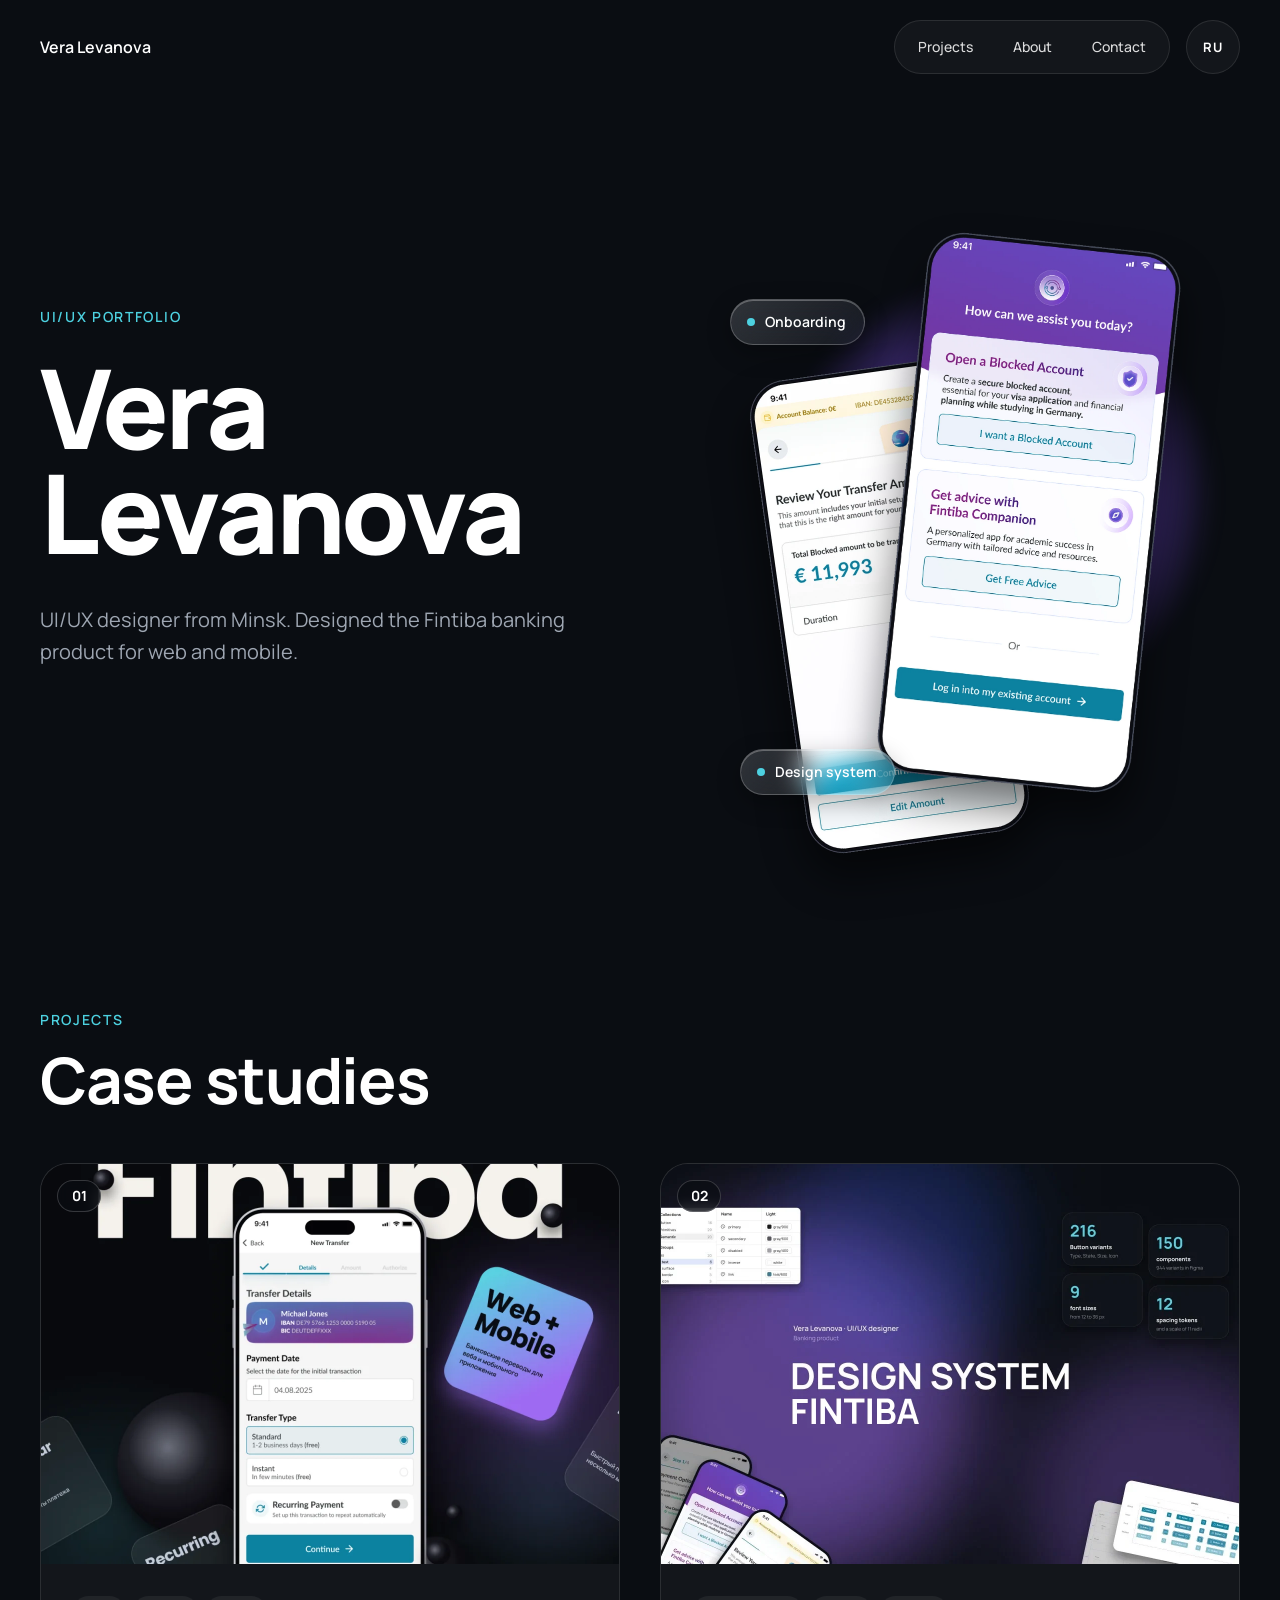
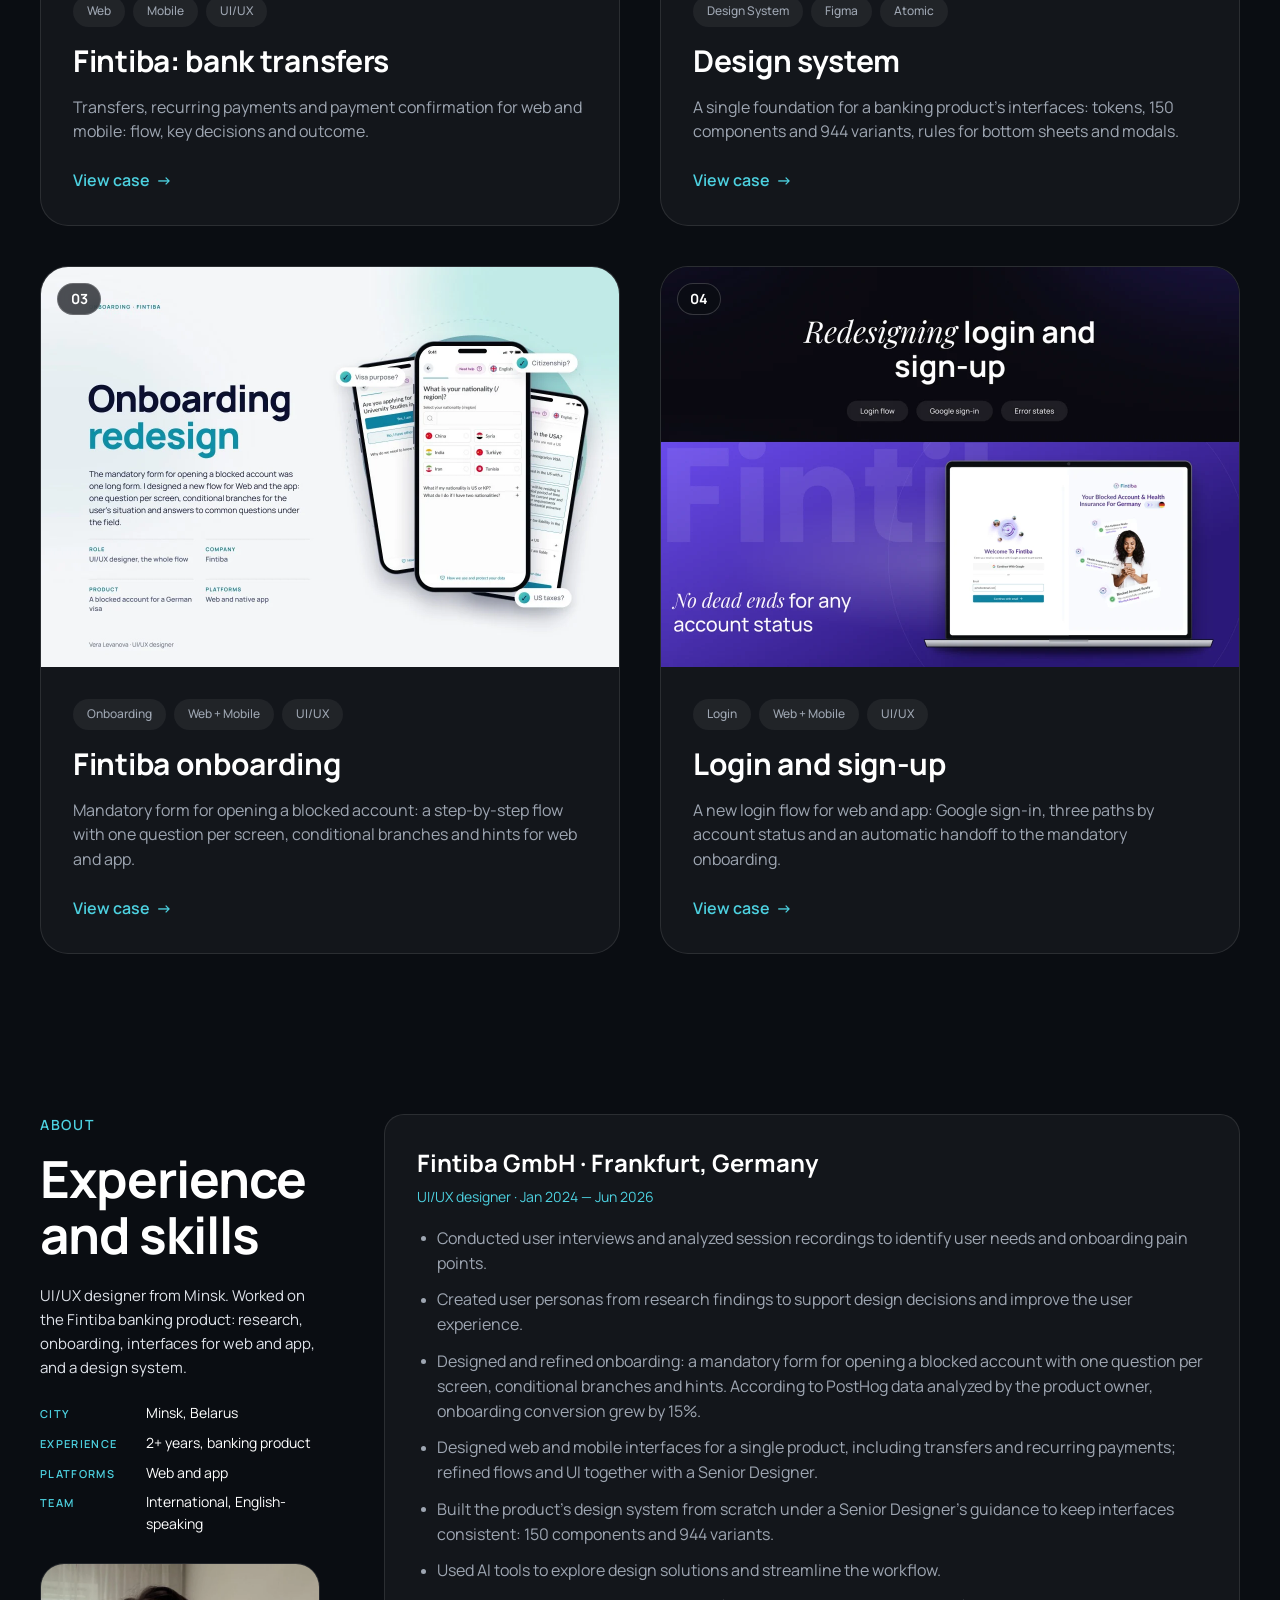
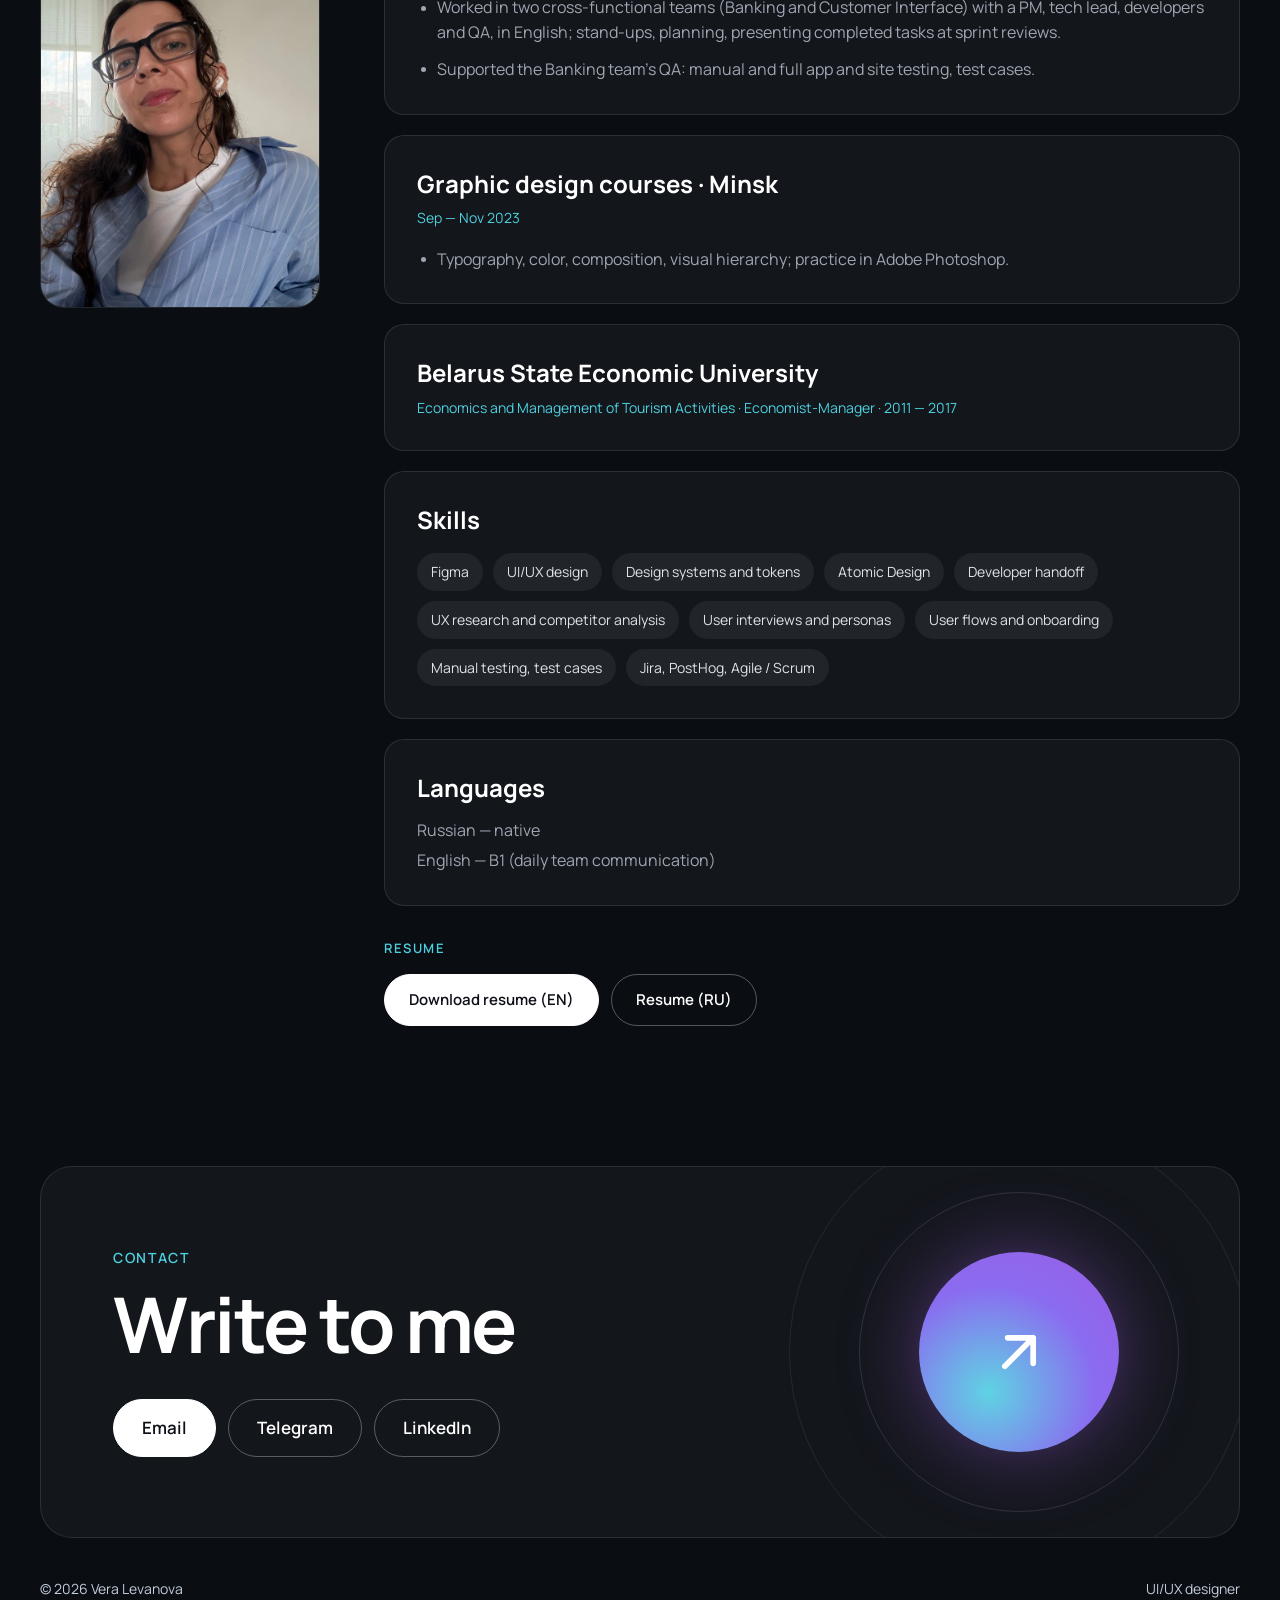
==== commit da2d6e04: "Language switch matches nav pill height across the site Co-Authored-By: Claude Opus 5 <noreply@anthr" ====
--- a/en/index.html
+++ b/en/index.html
@@ -21,7 +21,7 @@
   <link rel="preconnect" href="https://fonts.googleapis.com">
   <link rel="preconnect" href="https://fonts.gstatic.com" crossorigin>
   <link href="https://fonts.googleapis.com/css2?family=Manrope:wght@400;500;600;700;800&display=swap" rel="stylesheet">
-  <link rel="stylesheet" href="../assets/css/site.css?v=1793400040">
+  <link rel="stylesheet" href="../assets/css/site.css?v=1793600400">
 </head>
 <body class="home">
   <a class="skip-link" href="#main">Skip to content</a>
--- a/assets/css/site.css
+++ b/assets/css/site.css
@@ -787,11 +787,11 @@
 /* шапка закреплена сверху */
 .home .site-header { position: sticky; top: 0; padding: 20px 0; transition: background .3s, backdrop-filter .3s, border-color .3s; border-bottom: 1px solid transparent; }
 .home .site-header.is-stuck { background: rgba(10, 13, 18, .62); -webkit-backdrop-filter: blur(16px) saturate(140%); backdrop-filter: blur(16px) saturate(140%); border-bottom-color: rgba(255,255,255,.07); }
-.burger { display: none; width: 44px; height: 44px; padding: 0; border-radius: 50%; border: 1px solid var(--border); background: var(--surface); cursor: pointer; position: relative; }
-.burger span { position: absolute; left: 13px; right: 13px; height: 2px; border-radius: 2px; background: #fff; transition: transform .25s, top .25s; }
-.burger span:first-child { top: 17px; } .burger span:last-child { top: 25px; }
-.is-open .burger span:first-child { top: 21px; transform: rotate(45deg); }
-.is-open .burger span:last-child { top: 21px; transform: rotate(-45deg); }
+.burger { display: none; width: 54px; height: 54px; padding: 0; border-radius: 50%; border: 1px solid var(--border); background: var(--surface); cursor: pointer; position: relative; }
+.burger span { position: absolute; left: 16px; right: 16px; height: 2px; border-radius: 2px; background: #fff; transition: transform .25s, top .25s; }
+.burger span:first-child { top: 22px; } .burger span:last-child { top: 30px; }
+.is-open .burger span:first-child { top: 26px; transform: rotate(45deg); }
+.is-open .burger span:last-child { top: 26px; transform: rotate(-45deg); }
 @media (max-width: 700px) {
   .burger { display: block; }
   .home .site-header .nav-pill { display: none; flex-direction: column; width: 100%; border-radius: 24px; padding: 8px; }
@@ -828,8 +828,10 @@
 /* переключатель языка */
 .home .site-header .nav-pill { margin-left: auto; }
 .lang-switch {
+  display: inline-flex; align-items: center; justify-content: center; flex: none;
+  width: 54px; height: 54px; padding: 0;
   text-decoration: none; font-size: 13px; font-weight: 700; letter-spacing: .06em;
-  padding: 11px 15px; border-radius: 999px; border: 1px solid var(--border); background: var(--surface);
+  border-radius: 999px; border: 1px solid var(--border); background: var(--surface);
   color: var(--text); transition: background .2s;
 }
 .lang-switch:hover { background: var(--surface-2); }
@@ -1411,3 +1413,12 @@
 @keyframes home-orb-pulse { 0% { box-shadow: 0 0 80px rgba(155, 93, 229, .45), 0 0 0 0 rgba(155, 120, 245, .45); } 70% { box-shadow: 0 0 80px rgba(155, 93, 229, .45), 0 0 0 26px rgba(155, 120, 245, 0); } 100% { box-shadow: 0 0 80px rgba(155, 93, 229, .45), 0 0 0 0 rgba(155, 120, 245, 0); } }
 @media (max-width: 860px) { .home .contact-card .orb svg { width: 48px; height: 48px; } }
 @media (prefers-reduced-motion: reduce) { .home .contact-card .orb { animation: none; } .home .contact-card .orb svg { transition: none; } }
+
+/* переключатель языка в шапке кейсов */
+.dk-head .lang-switch, .site-header .container > .lang-switch { color: #c2ccdb; background: rgba(255,255,255,.07); border-color: rgba(255,255,255,.14); }
+.dk-head .lang-switch:hover { color: #fff; background: rgba(255,255,255,.14); }
+.site-header .container > .lang-switch { color: var(--text); background: var(--surface); border-color: var(--border); }
+.dk-head .container > .nav-pill, body:not(.home) .site-header .container > .nav-pill { margin-left: auto; }
+.dk-head .container, body:not(.home) .site-header .container { justify-content: flex-start; }
+.theme-light .site-header .container > .lang-switch { color: var(--l-navy); background: rgba(255,255,255,.75); border-color: var(--l-border); }
+.theme-light .site-header .container > .lang-switch:hover { background: #eef1f5; }
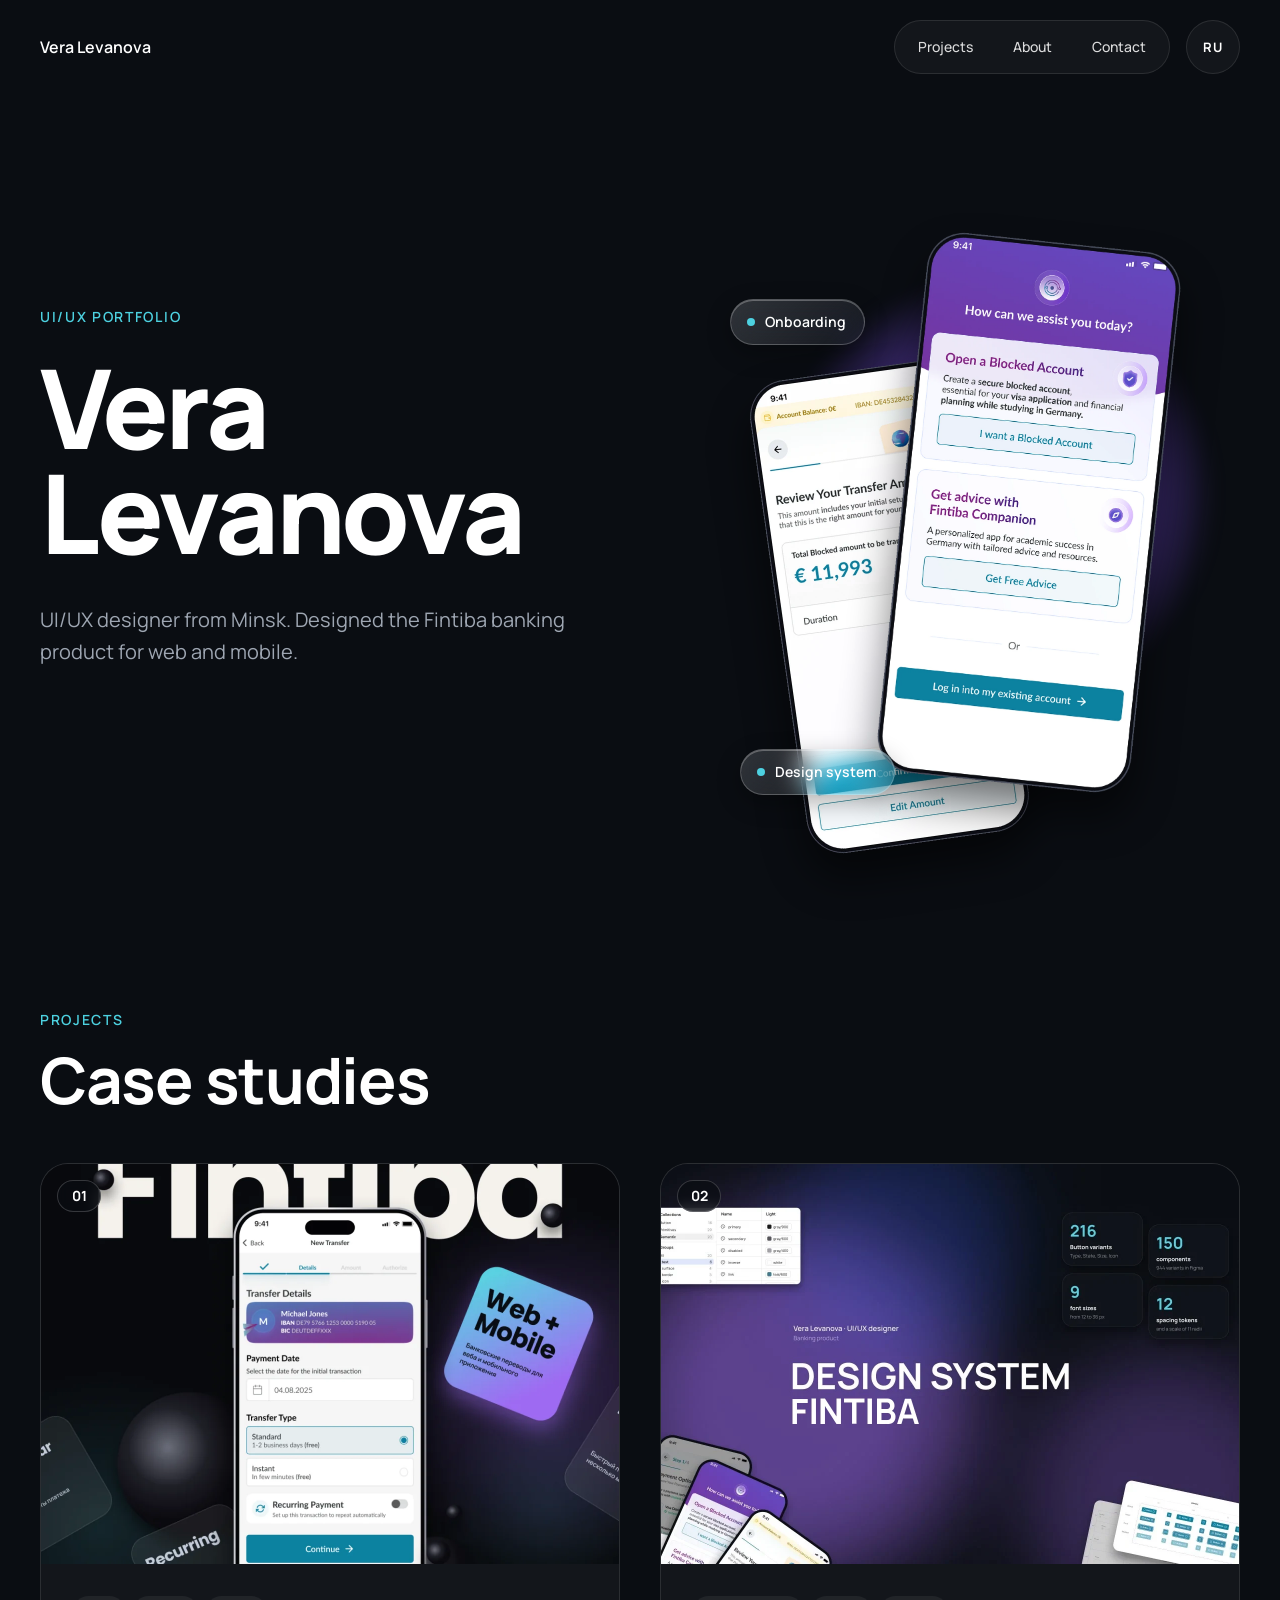
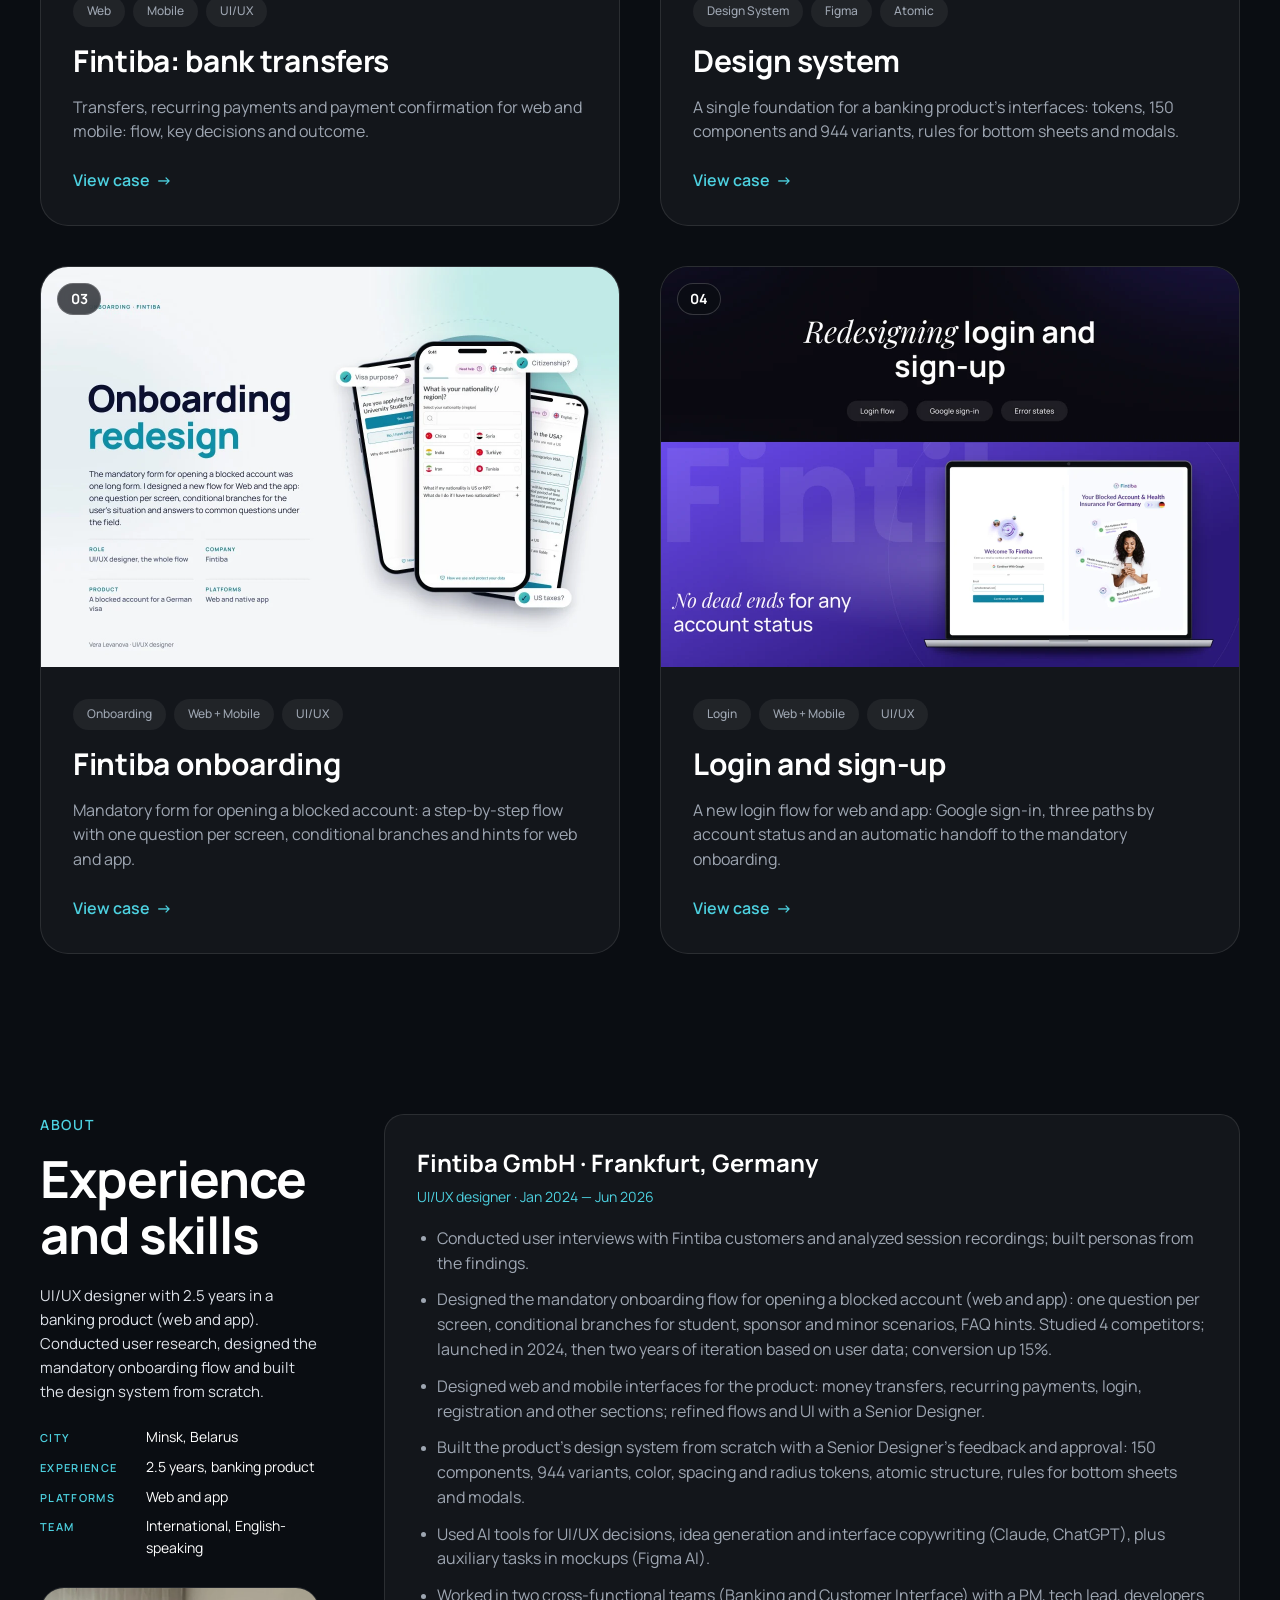
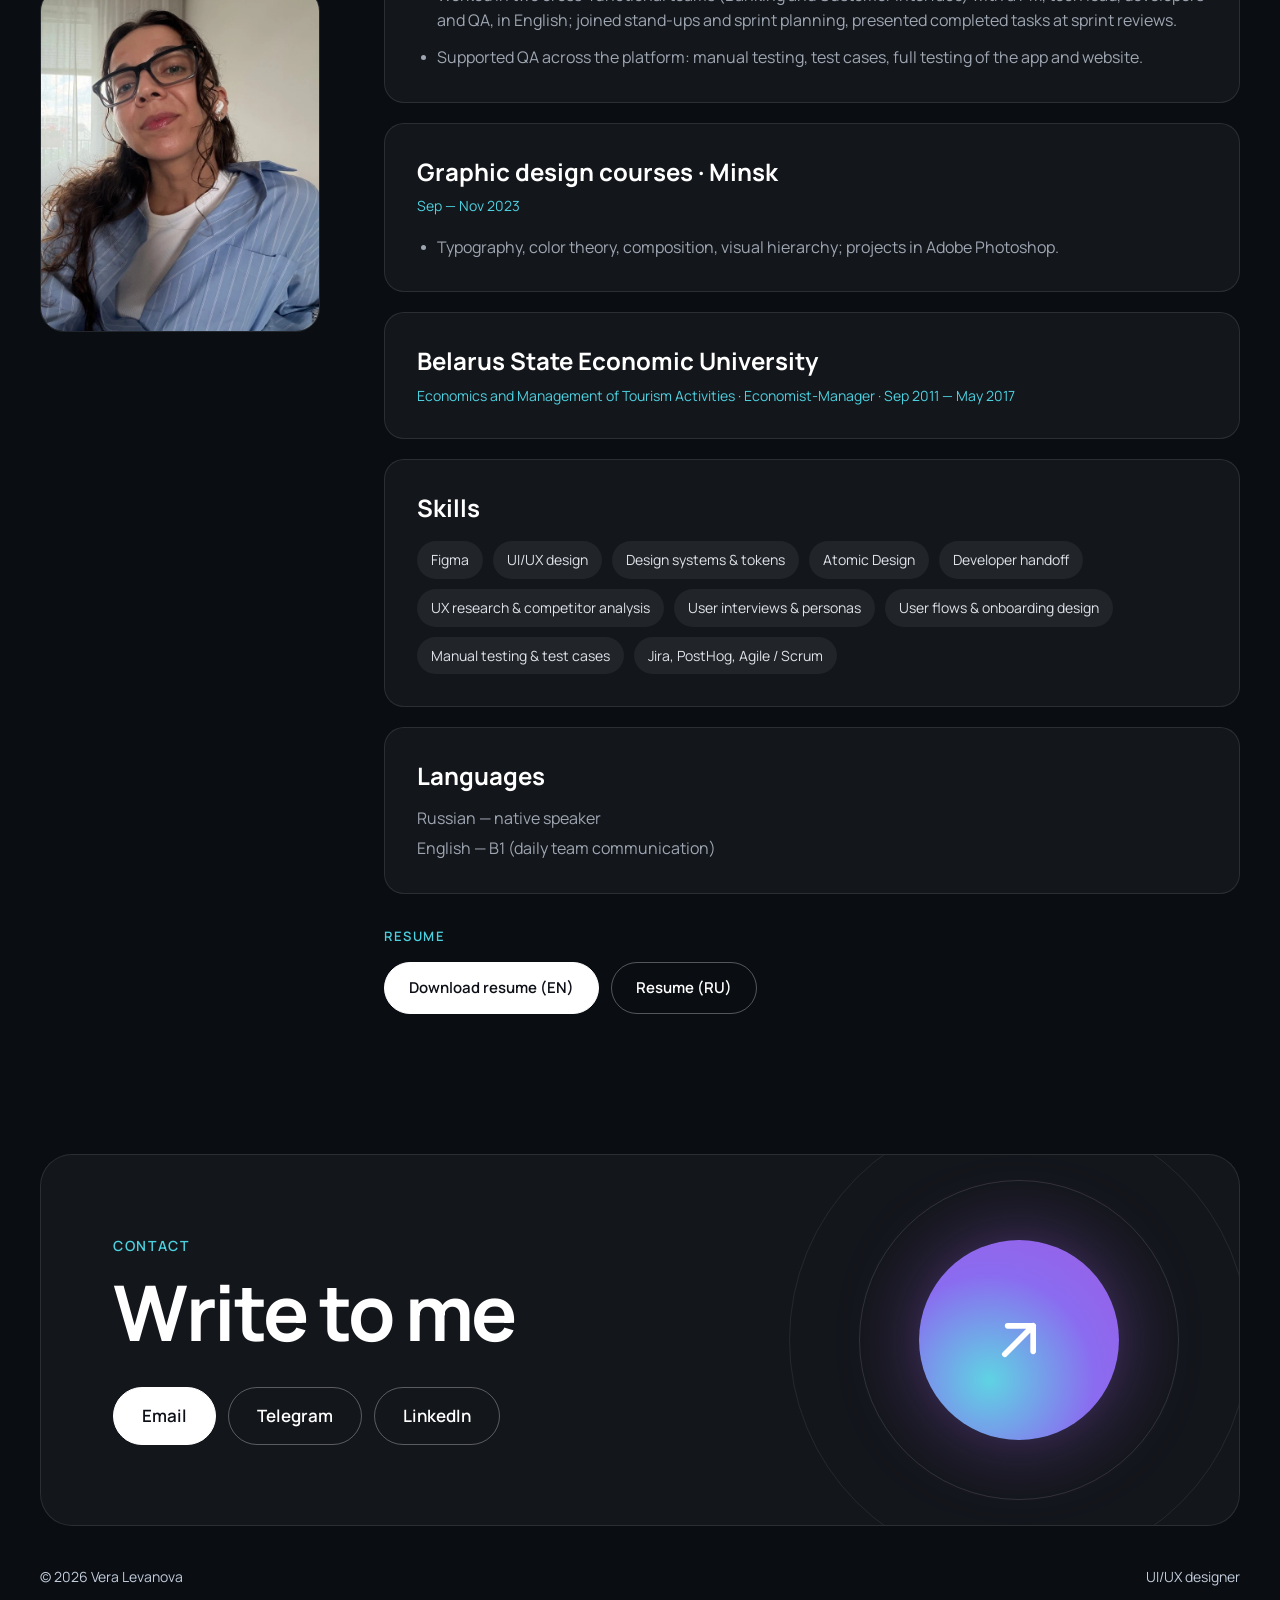
==== commit 5025a7e4: "About section matches the updated resumes Co-Authored-By: Claude Opus 5 <noreply@anthropic.com> Clau" ====
--- a/en/index.html
+++ b/en/index.html
@@ -21,7 +21,7 @@
   <link rel="preconnect" href="https://fonts.googleapis.com">
   <link rel="preconnect" href="https://fonts.gstatic.com" crossorigin>
   <link href="https://fonts.googleapis.com/css2?family=Manrope:wght@400;500;600;700;800&display=swap" rel="stylesheet">
-  <link rel="stylesheet" href="../assets/css/site.css?v=1793600400">
+  <link rel="stylesheet" href="../assets/css/site.css?v=1793602200">
 </head>
 <body class="home">
   <a class="skip-link" href="#main">Skip to content</a>
@@ -114,10 +114,10 @@
         <div class="about-left">
           <p class="eyebrow">About</p>
           <h2 class="section-title">Experience<br>and skills</h2>
-          <p class="about-intro">UI/UX designer from Minsk. Worked on the Fintiba banking product: research, onboarding, interfaces for web and app, and a design system.</p>
+          <p class="about-intro">UI/UX designer with 2.5 years in a banking product (web and app). Conducted user research, designed the mandatory onboarding flow and built the design system from scratch.</p>
           <dl class="facts">
             <div><dt>City</dt><dd>Minsk, Belarus</dd></div>
-            <div><dt>Experience</dt><dd>2+ years, banking product</dd></div>
+            <div><dt>Experience</dt><dd>2.5 years, banking product</dd></div>
             <div><dt>Platforms</dt><dd>Web and app</dd></div>
             <div><dt>Team</dt><dd>International, English-speaking</dd></div>
           </dl>
@@ -129,14 +129,13 @@
             <h3>Fintiba GmbH · Frankfurt, Germany</h3>
             <p class="meta">UI/UX designer · Jan 2024 — Jun 2026</p>
             <ul>
-              <li>Conducted user interviews and analyzed session recordings to identify user needs and onboarding pain points.</li>
-              <li>Created user personas from research findings to support design decisions and improve the user experience.</li>
-              <li>Designed and refined onboarding: a mandatory form for opening a blocked account with one question per screen, conditional branches and hints. According to PostHog data analyzed by the product owner, onboarding conversion grew by 15%.</li>
-              <li>Designed web and mobile interfaces for a single product, including transfers and recurring payments; refined flows and UI together with a Senior Designer.</li>
-              <li>Built the product's design system from scratch under a Senior Designer's guidance to keep interfaces consistent: 150 components and 944 variants.</li>
-              <li>Used AI tools to explore design solutions and streamline the workflow.</li>
-              <li>Worked in two cross-functional teams (Banking and Customer Interface) with a PM, tech lead, developers and QA, in English; stand-ups, planning, presenting completed tasks at sprint reviews.</li>
-              <li>Supported the Banking team's QA: manual and full app and site testing, test cases.</li>
+              <li>Conducted user interviews with Fintiba customers and analyzed session recordings; built personas from the findings.</li>
+              <li>Designed the mandatory onboarding flow for opening a blocked account (web and app): one question per screen, conditional branches for student, sponsor and minor scenarios, FAQ hints. Studied 4 competitors; launched in 2024, then two years of iteration based on user data; conversion up 15%.</li>
+              <li>Designed web and mobile interfaces for the product: money transfers, recurring payments, login, registration and other sections; refined flows and UI with a Senior Designer.</li>
+              <li>Built the product&rsquo;s design system from scratch with a Senior Designer&rsquo;s feedback and approval: 150 components, 944 variants, color, spacing and radius tokens, atomic structure, rules for bottom sheets and modals.</li>
+              <li>Used AI tools for UI/UX decisions, idea generation and interface copywriting (Claude, ChatGPT), plus auxiliary tasks in mockups (Figma AI).</li>
+              <li>Worked in two cross-functional teams (Banking and Customer Interface) with a PM, tech lead, developers and QA, in English; joined stand-ups and sprint planning, presented completed tasks at sprint reviews.</li>
+              <li>Supported QA across the platform: manual testing, test cases, full testing of the app and website.</li>
             </ul>
           </article>
 
@@ -144,28 +143,28 @@
             <h3>Graphic design courses · Minsk</h3>
             <p class="meta">Sep — Nov 2023</p>
             <ul>
-              <li>Typography, color, composition, visual hierarchy; practice in Adobe Photoshop.</li>
+              <li>Typography, color theory, composition, visual hierarchy; projects in Adobe Photoshop.</li>
             </ul>
           </article>
 
           <article class="info-card">
             <h3>Belarus State Economic University</h3>
-            <p class="meta">Economics and Management of Tourism Activities · Economist-Manager · 2011 — 2017</p>
+            <p class="meta">Economics and Management of Tourism Activities · Economist-Manager · Sep 2011 — May 2017</p>
           </article>
 
           <article class="info-card">
             <h3>Skills</h3>
             <div class="chips">
-              <span class="chip">Figma</span><span class="chip">UI/UX design</span><span class="chip">Design systems and tokens</span><span class="chip">Atomic Design</span>
-              <span class="chip">Developer handoff</span><span class="chip">UX research and competitor analysis</span><span class="chip">User interviews and personas</span>
-              <span class="chip">User flows and onboarding</span><span class="chip">Manual testing, test cases</span><span class="chip">Jira, PostHog, Agile / Scrum</span>
+              <span class="chip">Figma</span><span class="chip">UI/UX design</span><span class="chip">Design systems &amp; tokens</span><span class="chip">Atomic Design</span>
+              <span class="chip">Developer handoff</span><span class="chip">UX research &amp; competitor analysis</span><span class="chip">User interviews &amp; personas</span>
+              <span class="chip">User flows &amp; onboarding design</span><span class="chip">Manual testing &amp; test cases</span><span class="chip">Jira, PostHog, Agile / Scrum</span>
             </div>
           </article>
 
           <article class="info-card">
             <h3>Languages</h3>
             <div class="langs">
-              <span>Russian — native</span>
+              <span>Russian — native speaker</span>
               <span>English — B1 (daily team communication)</span>
             </div>
           </article>
@@ -173,8 +172,8 @@
           <div class="resume">
             <p class="eyebrow">Resume</p>
             <div class="resume-actions">
-              <a class="btn btn--solid" href="../assets/cv/CV_Levanova_EN.pdf" download>Download resume (EN)</a>
-              <a class="btn" href="../assets/cv/CV_Levanova_RU.pdf" download>Resume (RU)</a>
+              <a class="btn btn--solid" href="../assets/cv/CV_Levanova_EN.pdf?v=1793602100" download>Download resume (EN)</a>
+              <a class="btn" href="../assets/cv/CV_Levanova_RU.pdf?v=1793602100" download>Resume (RU)</a>
             </div>
           </div>
         </div>
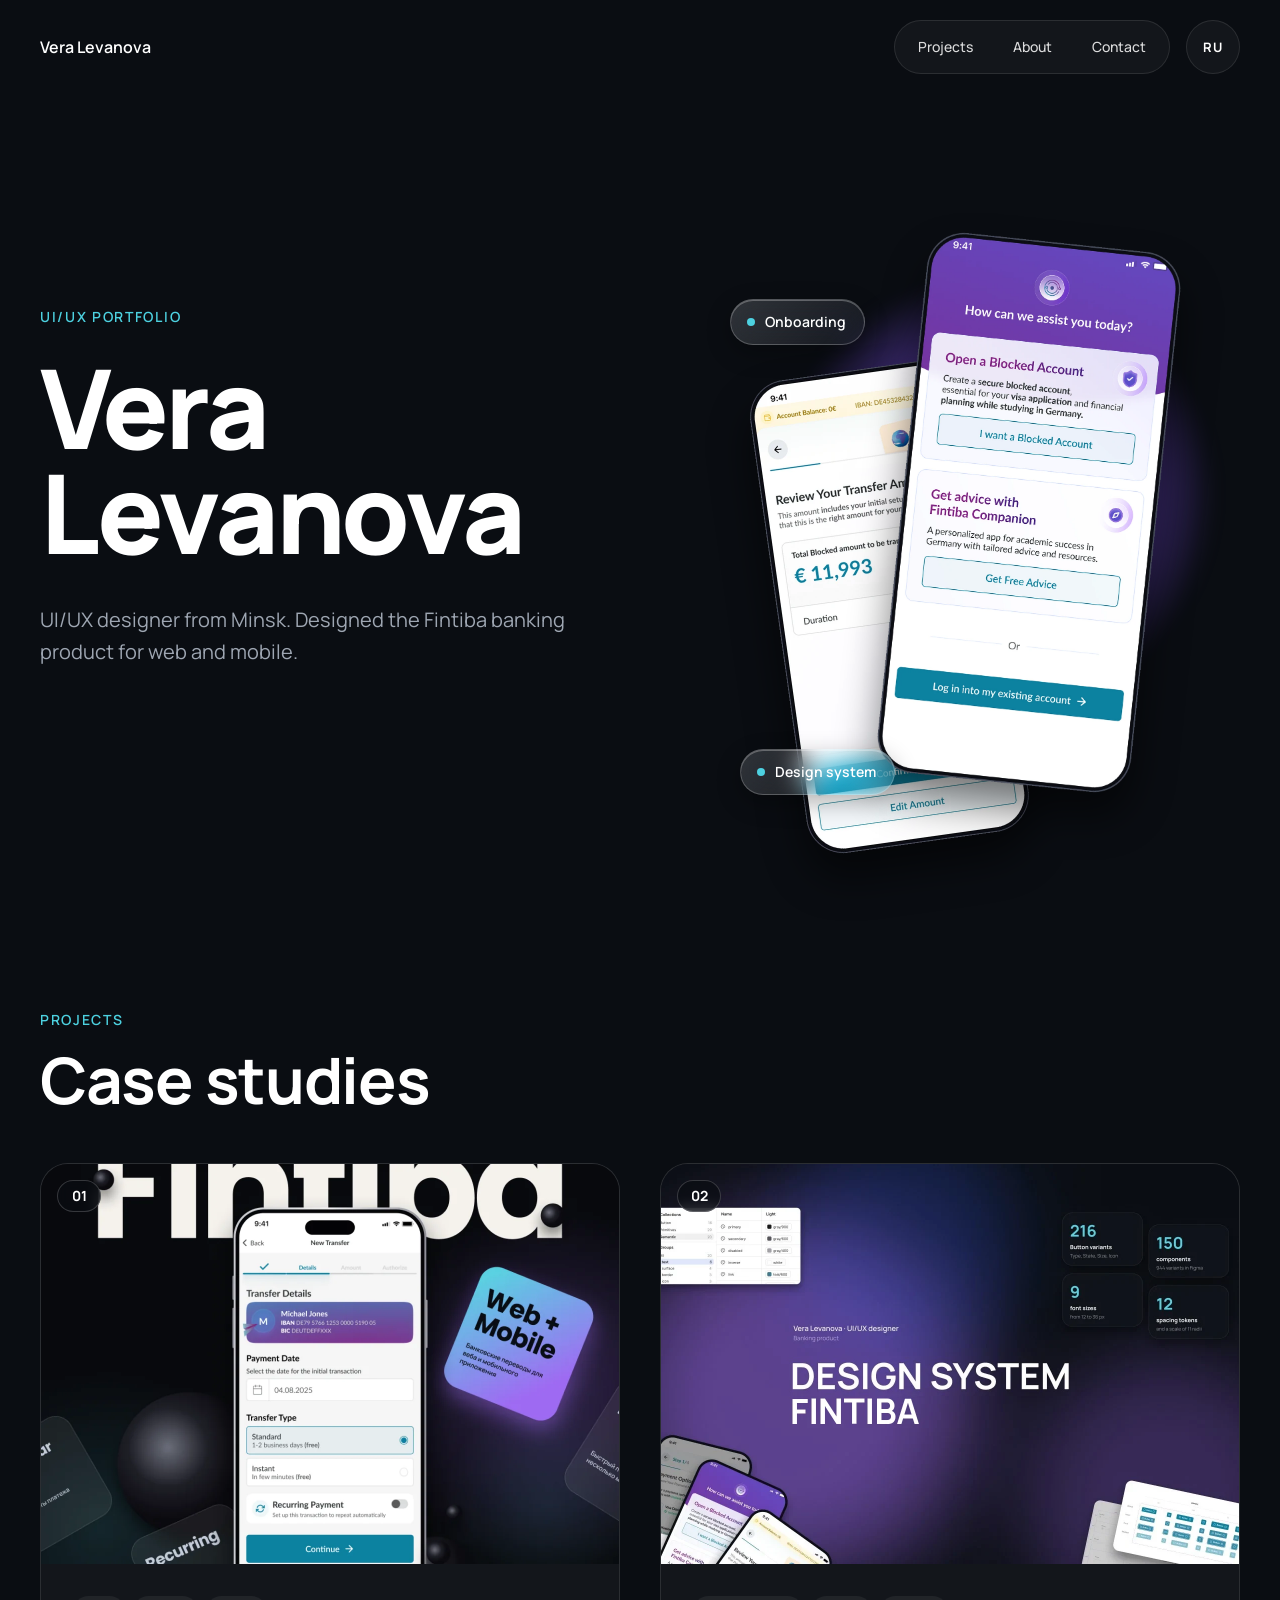
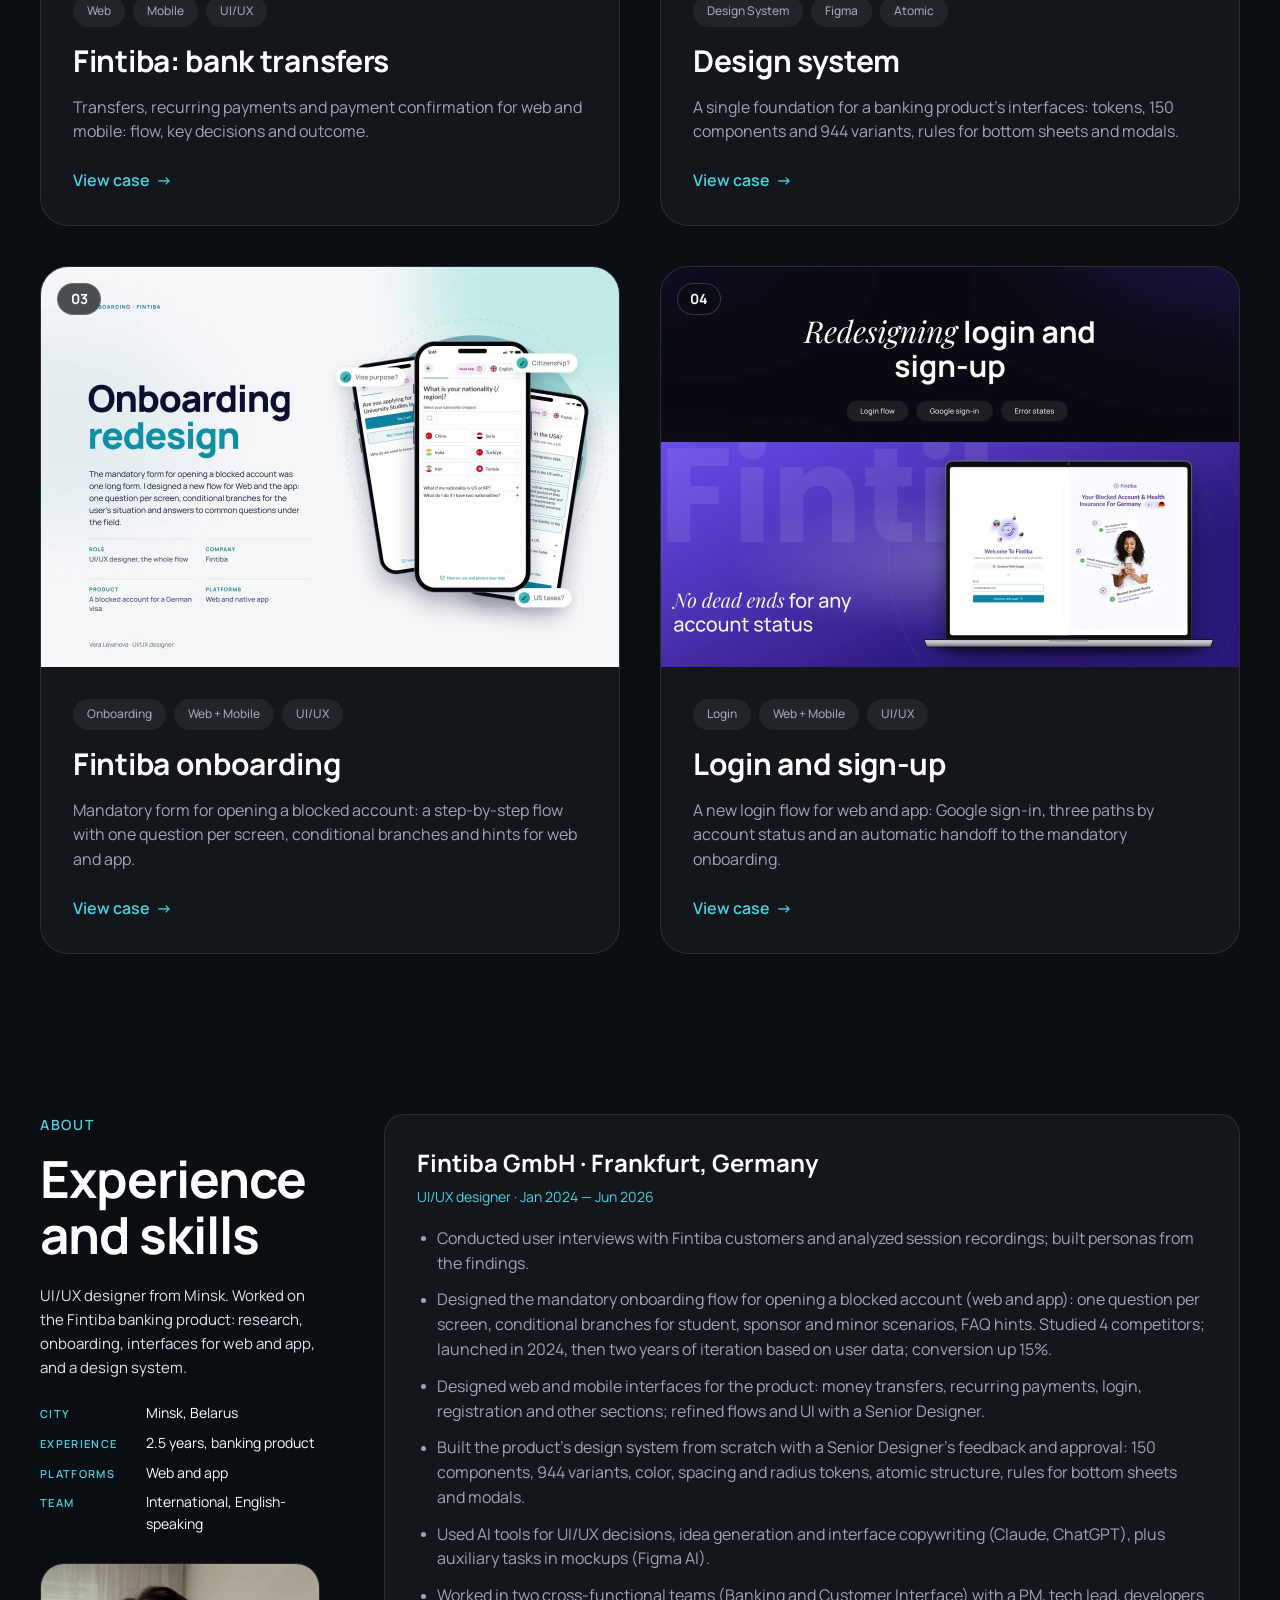
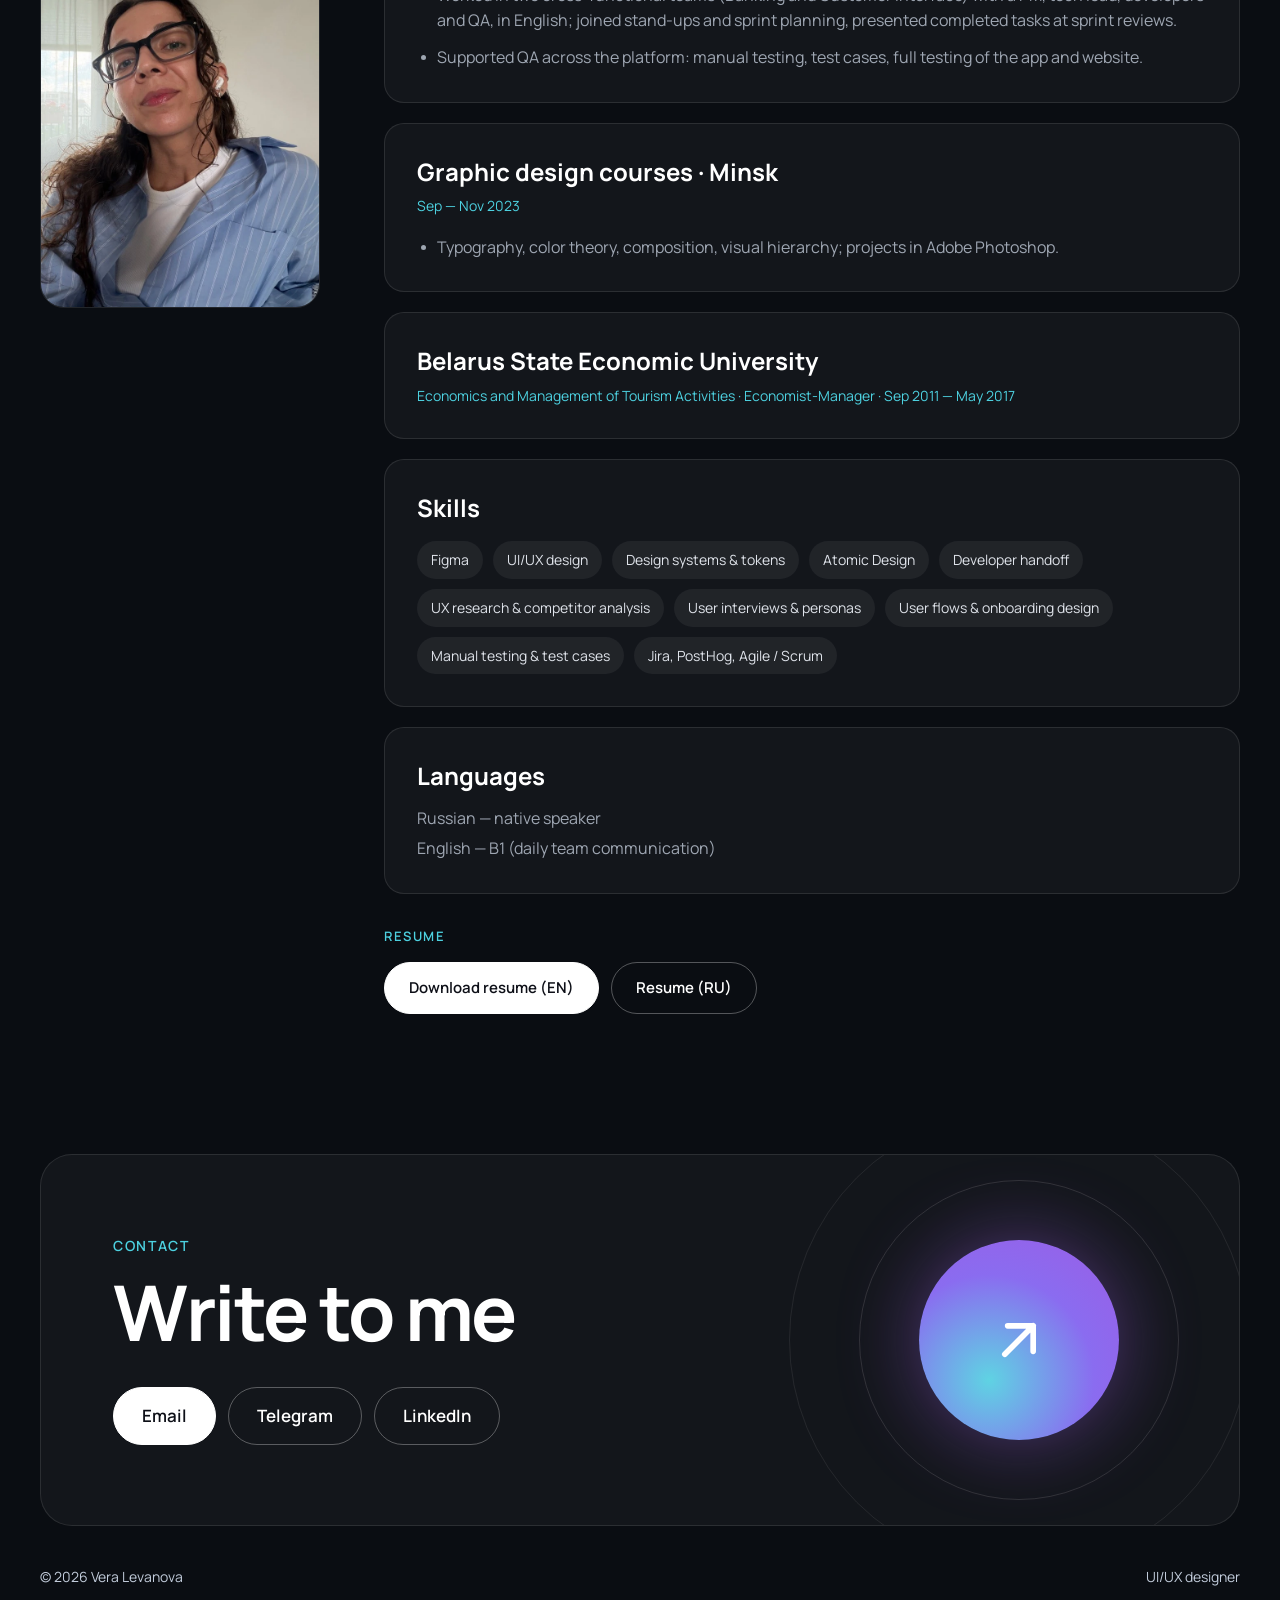
==== commit b3dcfb69: "Restore the original About intro line Co-Authored-By: Claude Opus 5 <noreply@anthropic.com> Claude-S" ====
--- a/en/index.html
+++ b/en/index.html
@@ -21,7 +21,7 @@
   <link rel="preconnect" href="https://fonts.googleapis.com">
   <link rel="preconnect" href="https://fonts.gstatic.com" crossorigin>
   <link href="https://fonts.googleapis.com/css2?family=Manrope:wght@400;500;600;700;800&display=swap" rel="stylesheet">
-  <link rel="stylesheet" href="../assets/css/site.css?v=1793602200">
+  <link rel="stylesheet" href="../assets/css/site.css?v=1793602300">
 </head>
 <body class="home">
   <a class="skip-link" href="#main">Skip to content</a>
@@ -114,7 +114,7 @@
         <div class="about-left">
           <p class="eyebrow">About</p>
           <h2 class="section-title">Experience<br>and skills</h2>
-          <p class="about-intro">UI/UX designer with 2.5 years in a banking product (web and app). Conducted user research, designed the mandatory onboarding flow and built the design system from scratch.</p>
+          <p class="about-intro">UI/UX designer from Minsk. Worked on the Fintiba banking product: research, onboarding, interfaces for web and app, and a design system.</p>
           <dl class="facts">
             <div><dt>City</dt><dd>Minsk, Belarus</dd></div>
             <div><dt>Experience</dt><dd>2.5 years, banking product</dd></div>
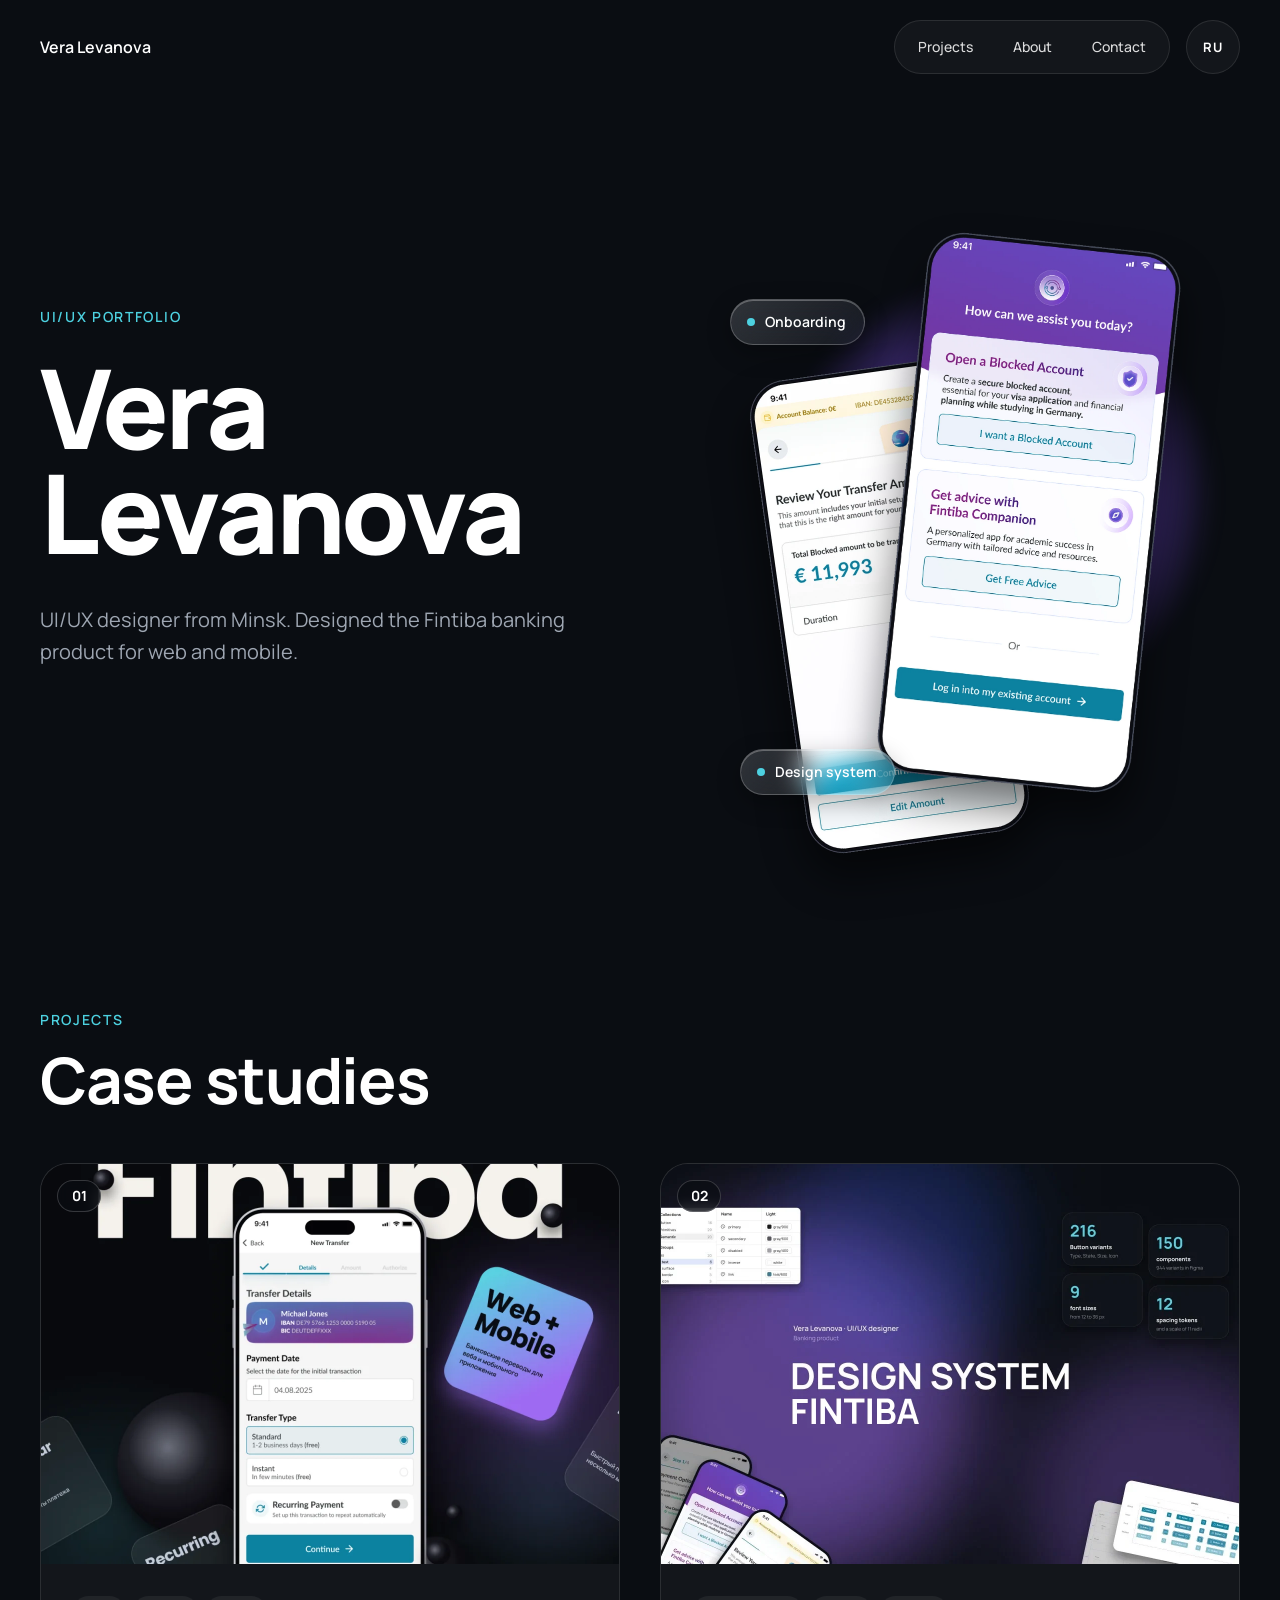
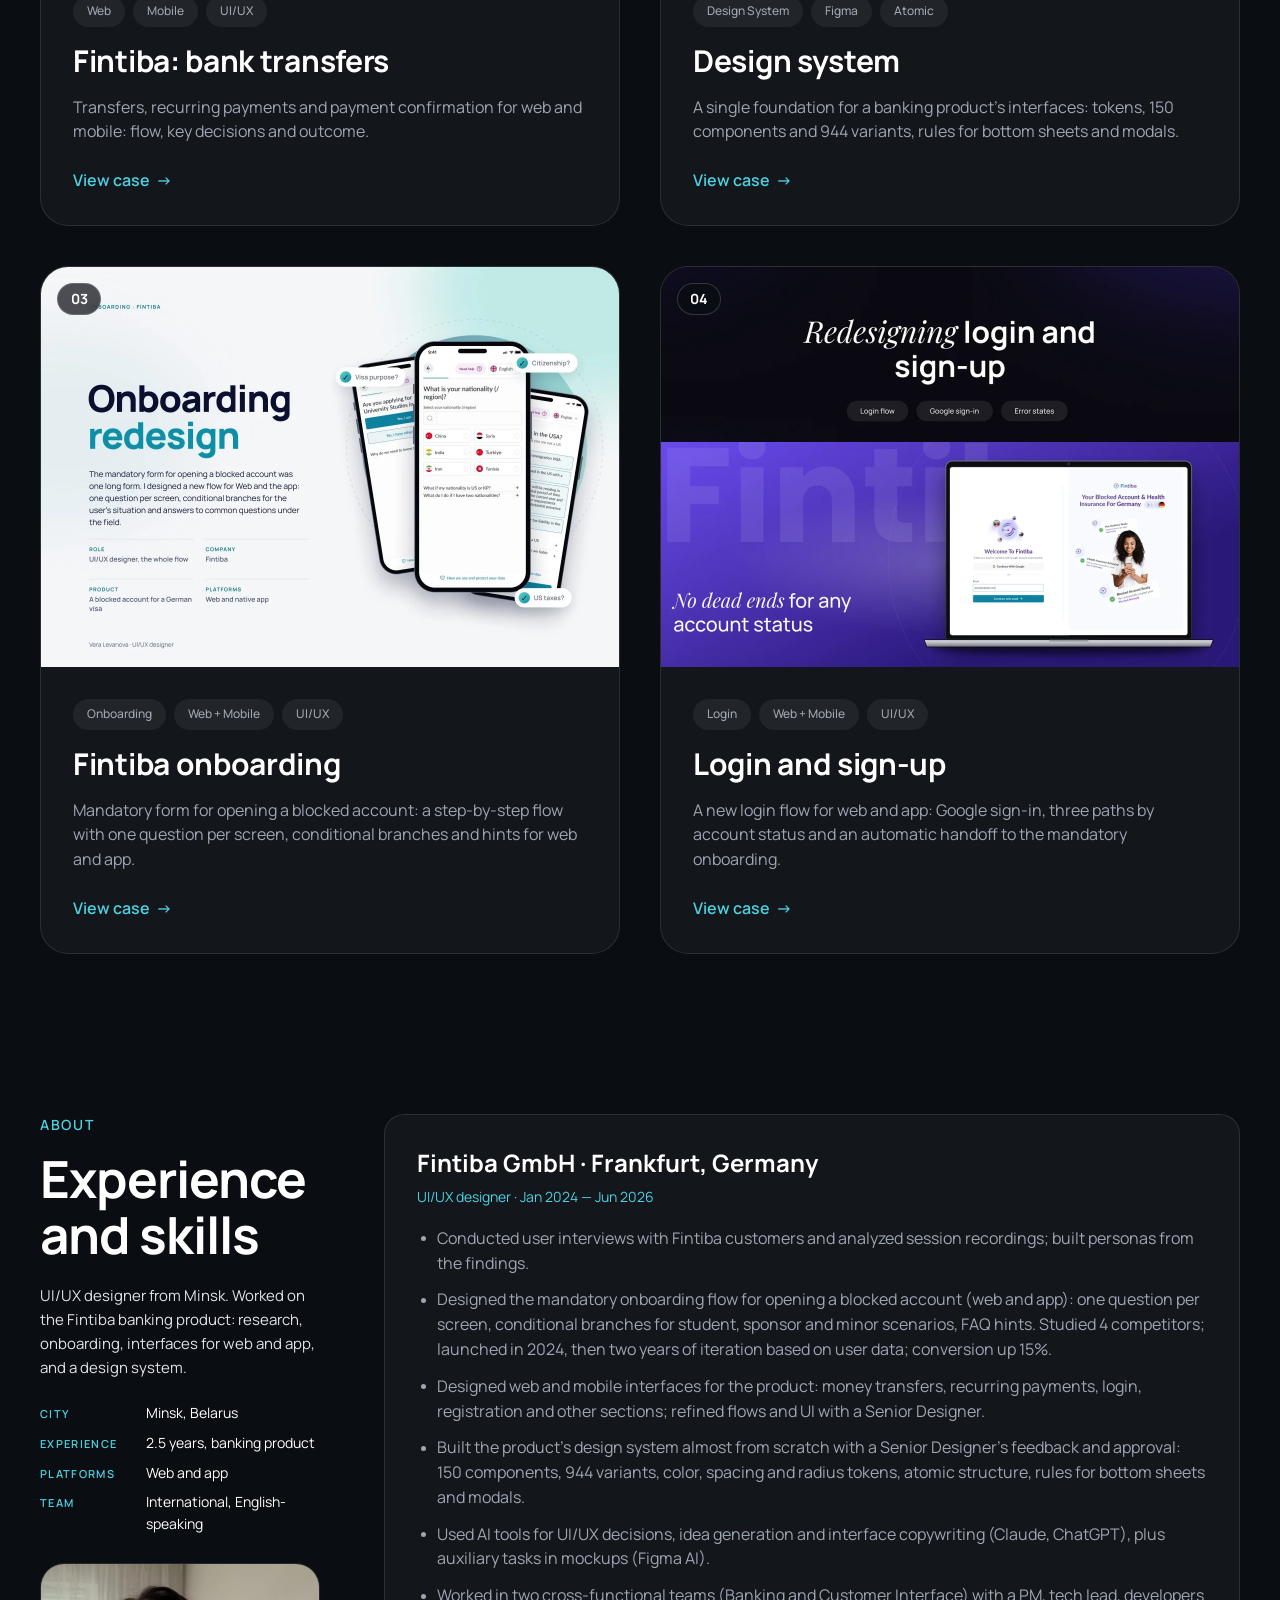
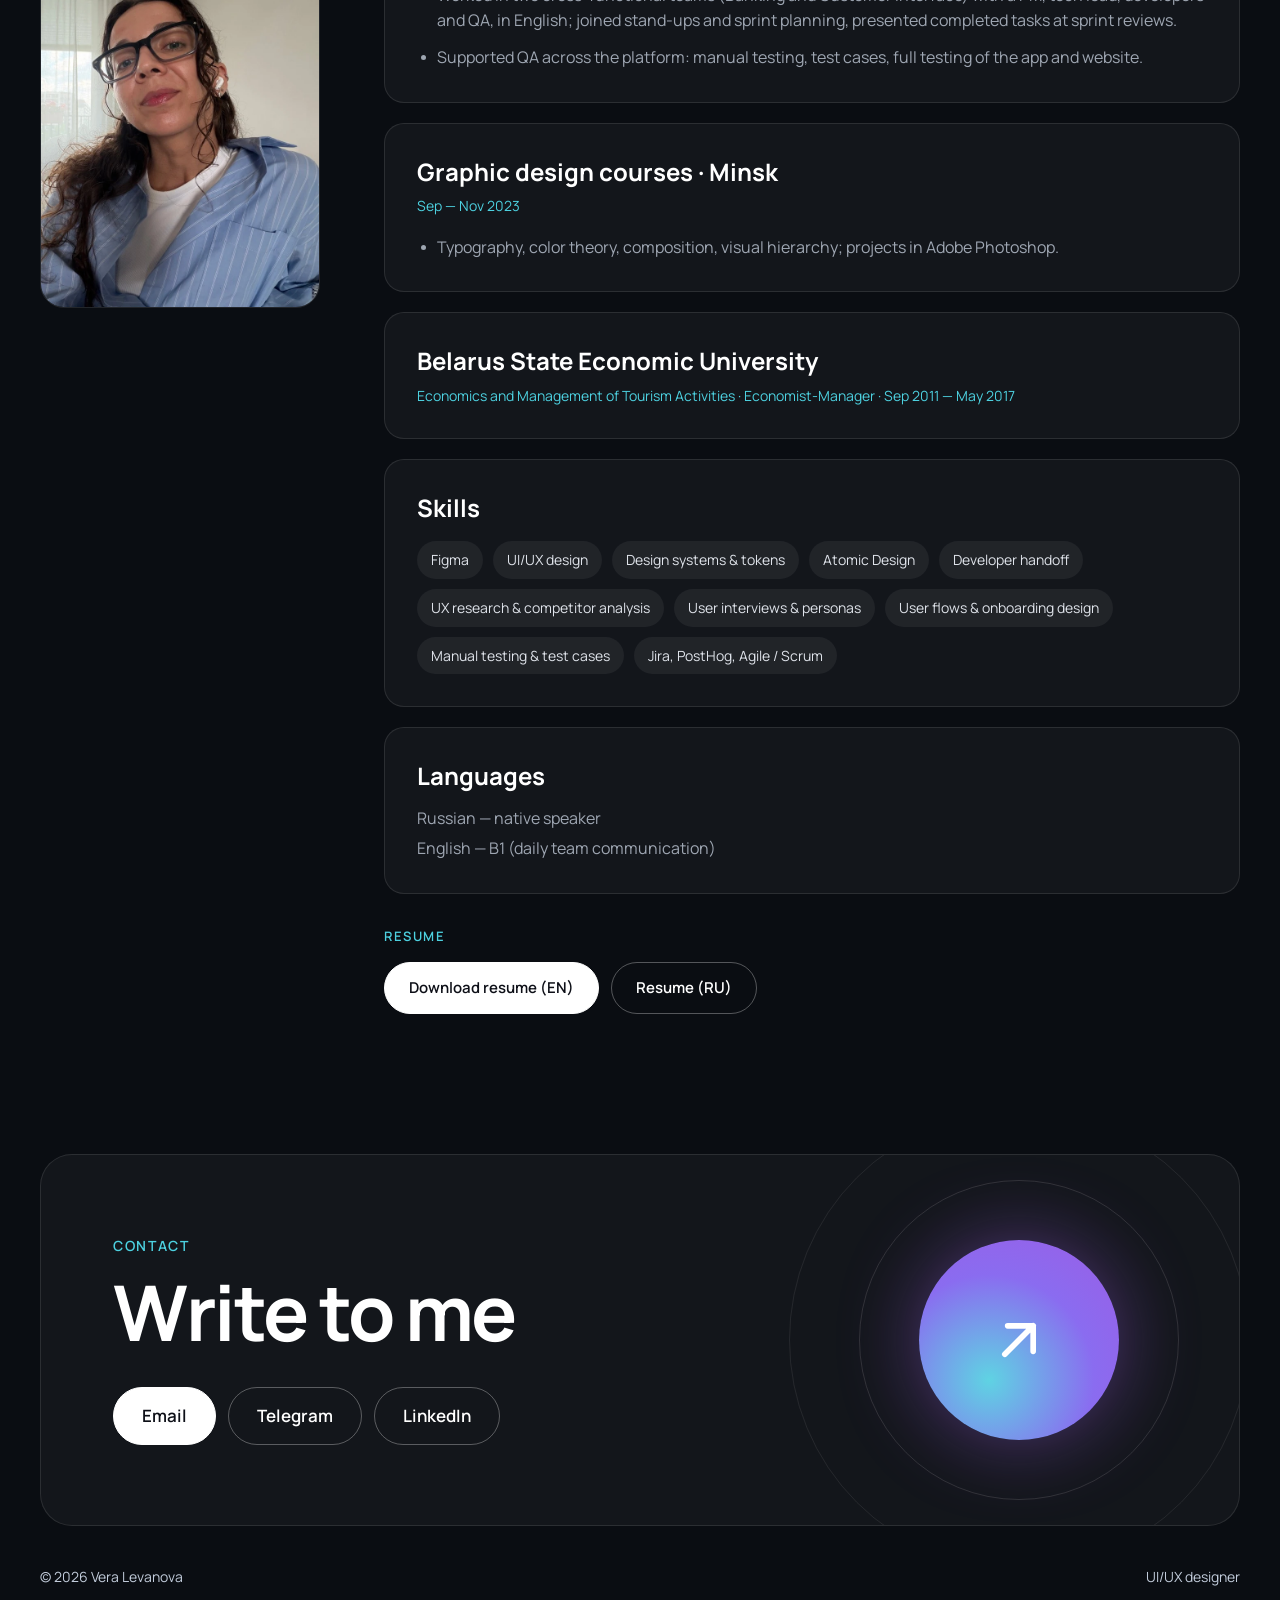
==== commit 404c6204: "Design system: 'almost from scratch' wording Co-Authored-By: Claude Opus 5 <noreply@anthropic.com> C" ====
--- a/en/index.html
+++ b/en/index.html
@@ -21,7 +21,7 @@
   <link rel="preconnect" href="https://fonts.googleapis.com">
   <link rel="preconnect" href="https://fonts.gstatic.com" crossorigin>
   <link href="https://fonts.googleapis.com/css2?family=Manrope:wght@400;500;600;700;800&display=swap" rel="stylesheet">
-  <link rel="stylesheet" href="../assets/css/site.css?v=1793602300">
+  <link rel="stylesheet" href="../assets/css/site.css?v=1794825900">
 </head>
 <body class="home">
   <a class="skip-link" href="#main">Skip to content</a>
@@ -132,7 +132,7 @@
               <li>Conducted user interviews with Fintiba customers and analyzed session recordings; built personas from the findings.</li>
               <li>Designed the mandatory onboarding flow for opening a blocked account (web and app): one question per screen, conditional branches for student, sponsor and minor scenarios, FAQ hints. Studied 4 competitors; launched in 2024, then two years of iteration based on user data; conversion up 15%.</li>
               <li>Designed web and mobile interfaces for the product: money transfers, recurring payments, login, registration and other sections; refined flows and UI with a Senior Designer.</li>
-              <li>Built the product&rsquo;s design system from scratch with a Senior Designer&rsquo;s feedback and approval: 150 components, 944 variants, color, spacing and radius tokens, atomic structure, rules for bottom sheets and modals.</li>
+              <li>Built the product&rsquo;s design system almost from scratch with a Senior Designer&rsquo;s feedback and approval: 150 components, 944 variants, color, spacing and radius tokens, atomic structure, rules for bottom sheets and modals.</li>
               <li>Used AI tools for UI/UX decisions, idea generation and interface copywriting (Claude, ChatGPT), plus auxiliary tasks in mockups (Figma AI).</li>
               <li>Worked in two cross-functional teams (Banking and Customer Interface) with a PM, tech lead, developers and QA, in English; joined stand-ups and sprint planning, presented completed tasks at sprint reviews.</li>
               <li>Supported QA across the platform: manual testing, test cases, full testing of the app and website.</li>
